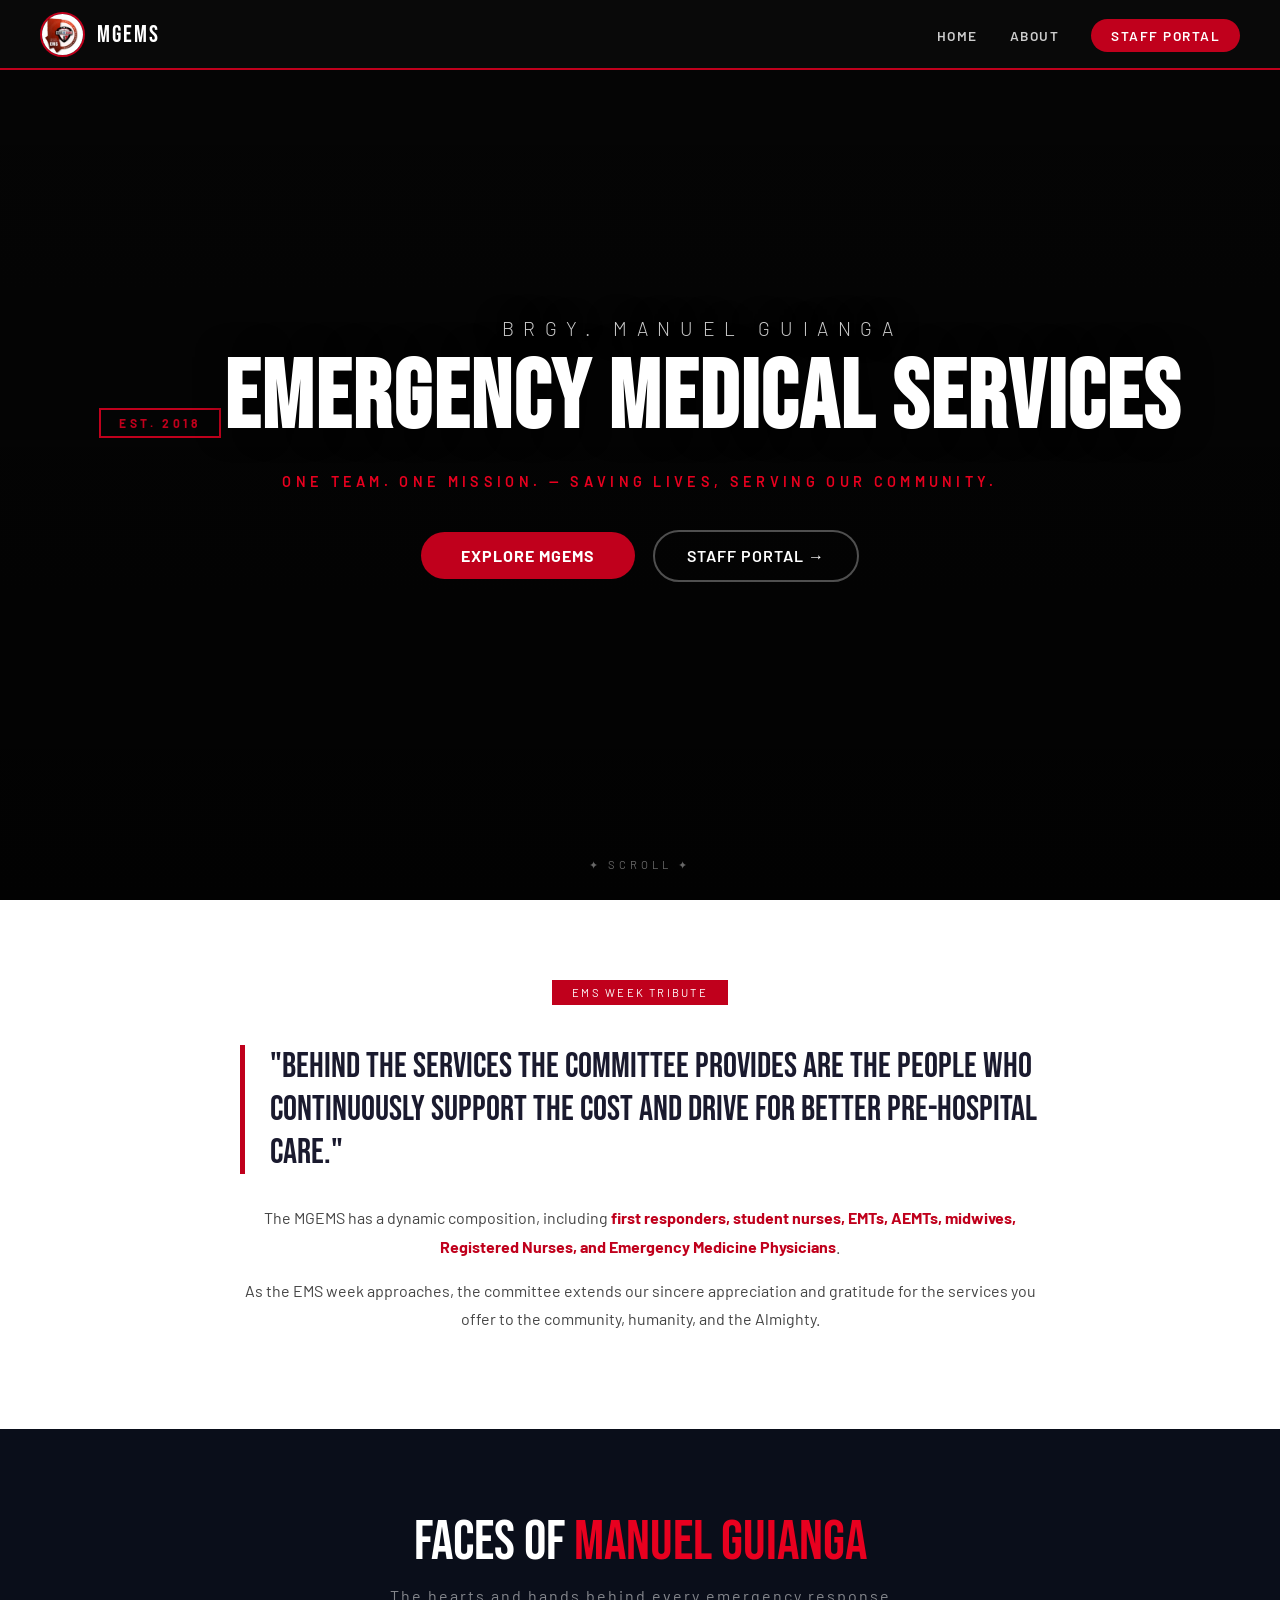
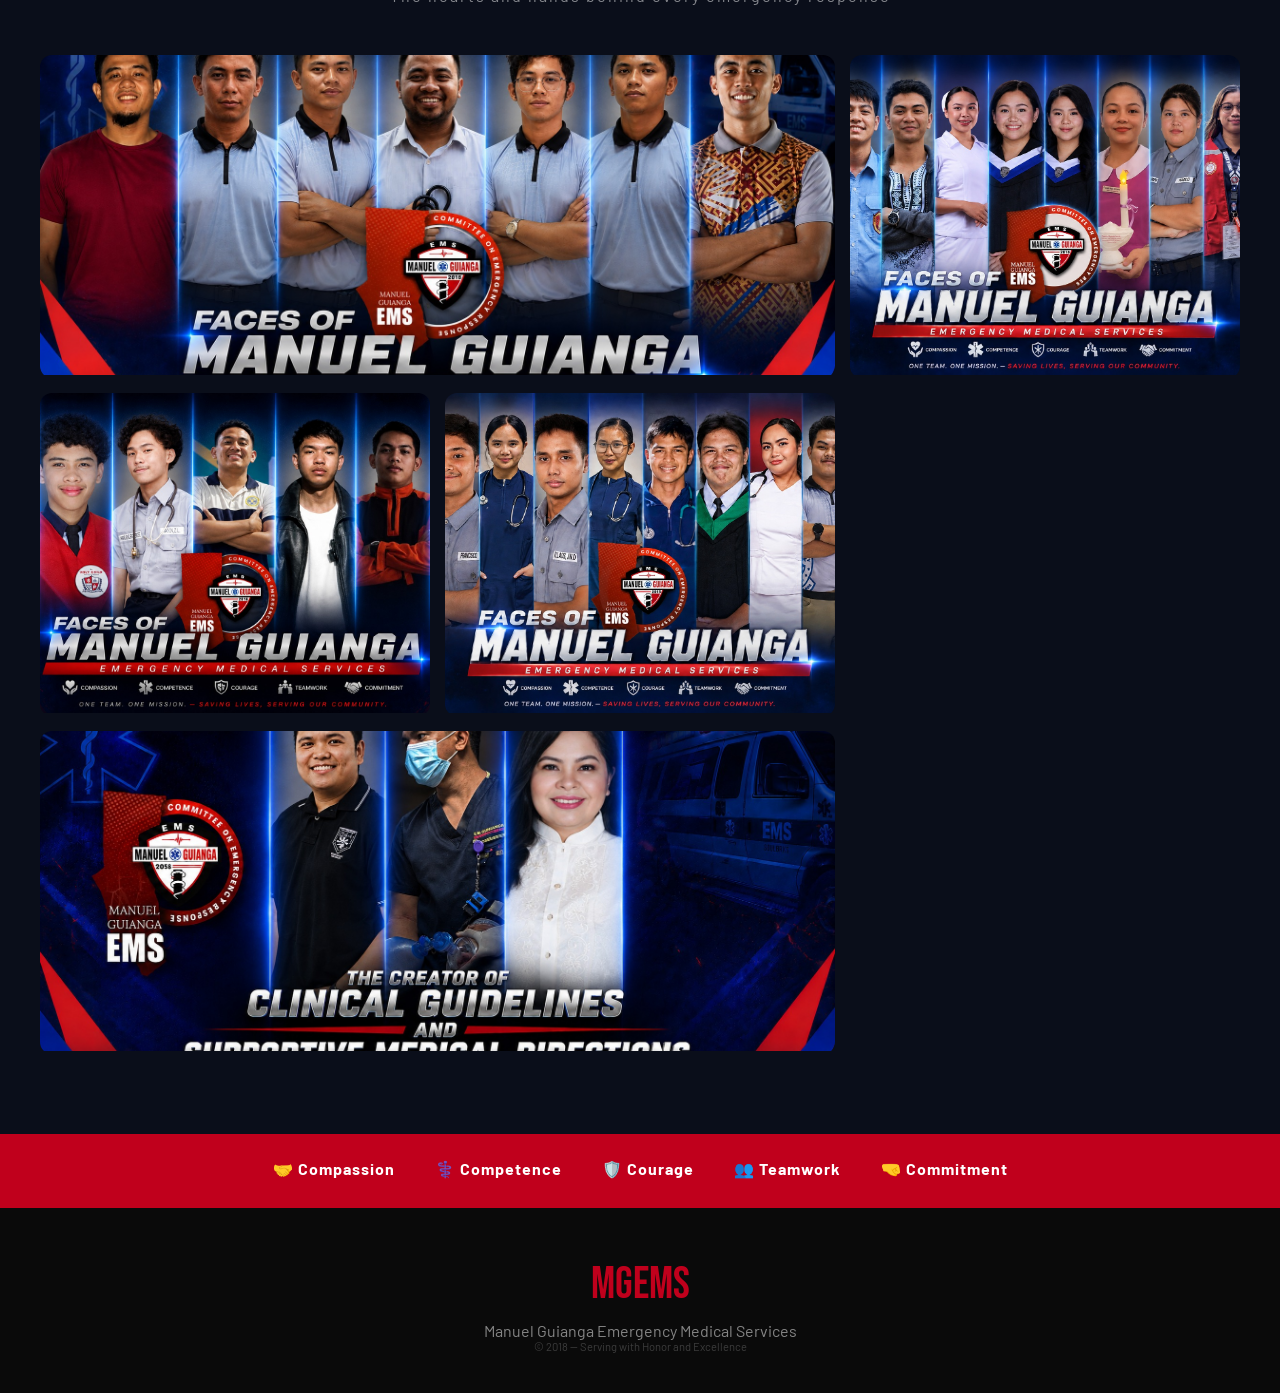
==== index.html @ ffa44c98 "ECG heartbeat line positioned behind the EMERGENCY MEDICAL SERVICES text" ====
<!DOCTYPE html>
<html lang="en">
<head>
  <meta charset="UTF-8" />
  <meta name="viewport" content="width=device-width, initial-scale=1.0"/>
  <title>Brgy. Manuel Guianga Emergency Services</title>
  <link href="https://fonts.googleapis.com/css2?family=Bebas+Neue&family=Barlow:wght@300;400;500;600;700;800&display=swap" rel="stylesheet"/>
  <style>
    * {
      margin: 0;
      padding: 0;
      box-sizing: border-box;
    }

    body {
      font-family: 'Barlow', sans-serif;
      background: #0a0a0a;
      color: white;
      overflow-x: hidden;
    }

    /* NAVBAR */
    .navbar {
      position: fixed;
      top: 0;
      left: 0;
      right: 0;
      z-index: 1000;
      display: flex;
      align-items: center;
      justify-content: space-between;
      padding: 0 40px;
      height: 70px;
      background: rgba(10, 10, 10, 0.95);
      backdrop-filter: blur(12px);
      border-bottom: 2px solid #c0001c;
    }

    .nav-logo {
      display: flex;
      align-items: center;
      gap: 12px;
    }

    .nav-logo-img {
      width: 45px;
      height: 45px;
      border-radius: 50%;
      object-fit: cover;
      border: 2px solid #c0001c;
    }

    .nav-brand {
      font-family: 'Bebas Neue', sans-serif;
      font-size: 1.5rem;
      color: white;
      letter-spacing: 2px;
    }

    .nav-links {
      display: flex;
      gap: 32px;
      list-style: none;
    }

    .nav-links a {
      font-weight: 600;
      font-size: 0.85rem;
      letter-spacing: 1.5px;
      text-transform: uppercase;
      color: rgba(255, 255, 255, 0.8);
      text-decoration: none;
      transition: color 0.2s;
    }

    .nav-links a:hover {
      color: #c0001c;
    }

    .nav-login-btn {
      background: #c0001c;
      color: white !important;
      padding: 8px 20px;
      border-radius: 30px;
    }

    .hamburger {
      display: none;
      flex-direction: column;
      gap: 5px;
      cursor: pointer;
    }

    .hamburger span {
      width: 24px;
      height: 2px;
      background: white;
    }

    /* HERO */
    .hero {
      position: relative;
      height: 100vh;
      min-height: 600px;
      display: flex;
      align-items: center;
      justify-content: center;
      overflow: hidden;
    }

    .hero-video {
      position: absolute;
      width: 100%;
      height: 100%;
      object-fit: cover;
      z-index: 0;
    }

    .hero-overlay {
      position: absolute;
      inset: 0;
      background: linear-gradient(to bottom, rgba(0,0,0,0.5), rgba(0,0,0,0.8));
      z-index: 1;
    }

    .hero-content {
      position: relative;
      z-index: 2;
      text-align: center;
      padding: 0 20px;
      width: 100%;
    }

    .hero-badge {
      display: inline-block;
      border: 2px solid #c0001c;
      color: #c0001c;
      font-weight: 700;
      font-size: 0.75rem;
      letter-spacing: 0.3em;
      padding: 6px 18px;
      margin-bottom: 20px;
    }

    /* TITLE CONTAINER WITH ECG BEHIND */
    .title-container {
      position: relative;
      display: inline-block;
      width: auto;
      margin: 0 auto;
    }

    /* ECG BACKGROUND - Behind the title */
    .ecg-background {
      position: absolute;
      top: 50%;
      left: 50%;
      transform: translate(-50%, -50%);
      width: 110%;
      height: 120px;
      z-index: 0;
      pointer-events: none;
    }

    .ecg-svg {
      width: 100%;
      height: 100%;
    }

    .ecg-path {
      fill: none;
      stroke: rgba(192, 0, 28, 0.5);
      stroke-width: 3;
      stroke-linecap: round;
      stroke-linejoin: round;
      stroke-dasharray: 3000;
      stroke-dashoffset: 3000;
      animation: drawECG 3s linear infinite;
    }

    .ecg-path-glow {
      fill: none;
      stroke: rgba(192, 0, 28, 0.2);
      stroke-width: 10;
      stroke-linecap: round;
      stroke-linejoin: round;
      stroke-dasharray: 3000;
      stroke-dashoffset: 3000;
      animation: drawECG 3s linear infinite;
      filter: blur(6px);
    }

    @keyframes drawECG {
      0% {
        stroke-dashoffset: 3000;
        opacity: 0;
      }
      10% {
        opacity: 1;
      }
      60% {
        stroke-dashoffset: 0;
        opacity: 1;
      }
      100% {
        stroke-dashoffset: 0;
        opacity: 0;
      }
    }

    /* Pulsing dot */
    .ecg-dot {
      position: absolute;
      top: 50%;
      transform: translateY(-50%);
      width: 10px;
      height: 10px;
      background: #c0001c;
      border-radius: 50%;
      box-shadow: 0 0 15px 5px rgba(192, 0, 28, 0.8);
      animation: pulseDot 3s linear infinite;
      opacity: 0;
    }

    @keyframes pulseDot {
      0% {
        left: -10px;
        opacity: 0;
      }
      10% {
        opacity: 0;
      }
      50% {
        opacity: 1;
      }
      60% {
        left: 100%;
        opacity: 1;
      }
      100% {
        left: 100%;
        opacity: 0;
      }
    }

    .hero-title {
      font-family: 'Bebas Neue', sans-serif;
      font-size: clamp(3rem, 8vw, 6rem);
      line-height: 1.1;
      color: white;
      text-shadow: 0 0 30px rgba(0,0,0,0.5);
      position: relative;
      z-index: 2;
      letter-spacing: 2px;
    }

    .hero-title .thin {
      font-family: 'Barlow', sans-serif;
      font-weight: 300;
      font-size: clamp(0.8rem, 3vw, 1.2rem);
      display: block;
      letter-spacing: 0.5em;
      color: rgba(255,255,255,0.8);
      margin-bottom: 8px;
    }

    .hero-sub {
      font-size: clamp(0.7rem, 2vw, 0.9rem);
      letter-spacing: 0.3em;
      font-weight: 600;
      color: #e8001f;
      margin-top: 15px;
      position: relative;
      z-index: 2;
    }

    .hero-buttons {
      margin-top: 40px;
      position: relative;
      z-index: 2;
    }

    .hero-cta {
      display: inline-block;
      padding: 14px 40px;
      background: #c0001c;
      color: white;
      text-decoration: none;
      border-radius: 40px;
      font-weight: 700;
      text-transform: uppercase;
      letter-spacing: 1px;
      transition: 0.2s;
    }

    .hero-cta:hover {
      background: #8a0013;
      transform: translateY(-2px);
    }

    .hero-login {
      display: inline-block;
      margin-left: 15px;
      padding: 14px 32px;
      border: 2px solid rgba(255,255,255,0.3);
      color: white;
      text-decoration: none;
      border-radius: 40px;
      font-weight: 600;
      text-transform: uppercase;
      letter-spacing: 1px;
      transition: 0.2s;
    }

    .hero-login:hover {
      border-color: #c0001c;
      background: rgba(192,0,28,0.2);
    }

    .scroll-hint {
      position: absolute;
      bottom: 28px;
      left: 50%;
      transform: translateX(-50%);
      font-size: 0.7rem;
      letter-spacing: 0.35em;
      color: rgba(255,255,255,0.4);
      animation: bounce 2s infinite;
      z-index: 2;
    }

    @keyframes bounce {
      0%,100% { transform: translateX(-50%) translateY(0); }
      50% { transform: translateX(-50%) translateY(8px); }
    }

    /* ABOUT */
    .about {
      background: white;
      padding: 80px 24px;
    }

    .about-inner {
      max-width: 800px;
      margin: 0 auto;
      text-align: center;
    }

    .about-label {
      background: #c0001c;
      color: white;
      display: inline-block;
      padding: 6px 20px;
      font-size: 0.7rem;
      letter-spacing: 0.2em;
      margin-bottom: 40px;
    }

    .about-quote {
      font-family: 'Bebas Neue', sans-serif;
      font-size: clamp(1.5rem, 4vw, 2.2rem);
      border-left: 5px solid #c0001c;
      padding-left: 25px;
      text-align: left;
      color: #1a1a2e;
      margin-bottom: 30px;
    }

    .about-body {
      color: #444;
      line-height: 1.8;
      margin-bottom: 15px;
    }

    .about-body strong {
      color: #c0001c;
    }

    /* GALLERY */
    .gallery {
      background: #0a0e1a;
      padding: 80px 24px;
    }

    .gallery-header {
      text-align: center;
      margin-bottom: 50px;
    }

    .gallery-title {
      font-family: 'Bebas Neue', sans-serif;
      font-size: clamp(2rem, 5vw, 3.5rem);
      color: white;
    }

    .gallery-title span {
      color: #e8001f;
    }

    .gallery-sub {
      color: rgba(255,255,255,0.5);
      letter-spacing: 2px;
      margin-top: 10px;
    }

    .gallery-grid {
      display: grid;
      grid-template-columns: repeat(3, 1fr);
      gap: 15px;
      max-width: 1200px;
      margin: 0 auto;
    }

    .gallery-card {
      position: relative;
      overflow: hidden;
      border-radius: 12px;
      cursor: pointer;
    }

    .gallery-card.wide {
      grid-column: span 2;
    }

    .gallery-card img {
      width: 100%;
      height: 320px;
      object-fit: cover;
      transition: transform 0.4s;
    }

    .gallery-card:hover img {
      transform: scale(1.05);
    }

    .card-overlay {
      position: absolute;
      bottom: 0;
      left: 0;
      right: 0;
      background: linear-gradient(to top, rgba(192,0,28,0.9), transparent);
      padding: 30px 20px 15px;
      text-align: center;
      transform: translateY(100%);
      transition: transform 0.3s;
    }

    .gallery-card:hover .card-overlay {
      transform: translateY(0);
    }

    .card-overlay span {
      color: white;
      font-weight: 700;
    }

    /* VALUES */
    .values {
      background: #c0001c;
      padding: 25px 24px;
    }

    .values-inner {
      max-width: 1000px;
      margin: 0 auto;
      display: flex;
      justify-content: center;
      gap: 40px;
      flex-wrap: wrap;
    }

    .value-item {
      color: white;
      font-weight: 700;
      letter-spacing: 1px;
    }

    /* FOOTER */
    .footer {
      background: #0a0a0a;
      text-align: center;
      padding: 50px 24px 40px;
      border-top: 4px solid #c0001c;
    }

    .footer-logo {
      font-family: 'Bebas Neue', sans-serif;
      font-size: 2.8rem;
      color: #c0001c;
      margin-bottom: 10px;
    }

    .footer p {
      color: rgba(255,255,255,0.5);
    }

    @media (max-width: 768px) {
      .navbar { padding: 0 20px; }
      .nav-links { display: none; }
      .hamburger { display: flex; }
      .gallery-grid { grid-template-columns: 1fr; }
      .gallery-card.wide { grid-column: span 1; }
      .gallery-card img { height: 260px; }
      .ecg-background { height: 80px; }
    }
  </style>
</head>
<body>

  <!-- NAVBAR -->
  <nav class="navbar">
    <div class="nav-logo">
      <img src="assets/logo.jpg" alt="MGEMS Logo" class="nav-logo-img" onerror="this.src='https://via.placeholder.com/40'"/>
      <span class="nav-brand">MGEMS</span>
    </div>
    <ul class="nav-links">
      <li><a href="index.html">Home</a></li>
      <li><a href="#about">About</a></li>
      <li><a href="login.html" class="nav-login-btn">Staff Portal</a></li>
    </ul>
    <div class="hamburger" onclick="toggleMenu()">
      <span></span><span></span><span></span>
    </div>
  </nav>

  <!-- HERO SECTION -->
  <section class="hero">
    <video class="hero-video" autoplay loop muted playsinline>
      <source src="assets/video.mp4" type="video/mp4" />
    </video>
    <div class="hero-overlay"></div>
    
    <div class="hero-content">
      <div class="hero-badge">EST. 2018</div>
      
      <!-- Title with ECG heartbeat line BEHIND it -->
      <div class="title-container">
        <!-- ECG line behind the text -->
        <div class="ecg-background">
          <svg class="ecg-svg" viewBox="0 0 1200 120" preserveAspectRatio="none">
            <polyline class="ecg-path-glow" points="0,60 80,60 100,30 120,90 140,30 160,60 280,60 300,20 320,100 340,40 360,80 480,60 500,60 520,30 540,90 560,30 580,60 680,60 700,20 720,100 740,40 760,80 880,60 900,30 920,90 940,30 960,60 1080,60 1100,85 1120,30 1140,90 1160,60 1200,60" />
            <polyline class="ecg-path" points="0,60 80,60 100,30 120,90 140,30 160,60 280,60 300,20 320,100 340,40 360,80 480,60 500,60 520,30 540,90 560,30 580,60 680,60 700,20 720,100 740,40 760,80 880,60 900,30 920,90 940,30 960,60 1080,60 1100,85 1120,30 1140,90 1160,60 1200,60" />
          </svg>
          <div class="ecg-dot"></div>
        </div>
        
        <h1 class="hero-title">
          <span class="thin">BRGY. MANUEL GUIANGA</span>
          EMERGENCY MEDICAL SERVICES
        </h1>
      </div>
      
      <div class="hero-sub">ONE TEAM. ONE MISSION. — SAVING LIVES, SERVING OUR COMMUNITY.</div>
      <div class="hero-buttons">
        <a href="#about" class="hero-cta">EXPLORE MGEMS</a>
        <a href="login.html" class="hero-login">STAFF PORTAL →</a>
      </div>
    </div>
    <div class="scroll-hint">✦ SCROLL ✦</div>
  </section>

  <!-- ABOUT -->
  <section id="about" class="about">
    <div class="about-inner">
      <div class="about-label">EMS WEEK TRIBUTE</div>
      <div class="about-quote">"Behind the services the committee provides are the people who continuously support the cost and drive for better pre-hospital care."</div>
      <div class="about-body">The MGEMS has a dynamic composition, including <strong>first responders, student nurses, EMTs, AEMTs, midwives, Registered Nurses, and Emergency Medicine Physicians</strong>.</div>
      <div class="about-body">As the EMS week approaches, the committee extends our sincere appreciation and gratitude for the services you offer to the community, humanity, and the Almighty.</div>
    </div>
  </section>

  <!-- GALLERY -->
  <section class="gallery">
    <div class="gallery-header">
      <div class="gallery-title">FACES OF <span>MANUEL GUIANGA</span></div>
      <div class="gallery-sub">The hearts and hands behind every emergency response</div>
    </div>
    <div class="gallery-grid">
      <div class="gallery-card wide"><img src="assets/photo1.jpg" alt="First Responders"><div class="card-overlay"><span>First Responders</span></div></div>
      <div class="gallery-card"><img src="assets/photo2.jpg" alt="EMTs & Nurses"><div class="card-overlay"><span>EMTs & Nurses</span></div></div>
      <div class="gallery-card"><img src="assets/photo3.jpg" alt="Emergency Physicians"><div class="card-overlay"><span>Emergency Physicians</span></div></div>
      <div class="gallery-card"><img src="assets/photo4.jpg" alt="Support Team"><div class="card-overlay"><span>Support Team</span></div></div>
      <div class="gallery-card wide"><img src="assets/photo5.jpg" alt="Leadership Committee"><div class="card-overlay"><span>Leadership Committee</span></div></div>
    </div>
  </section>

  <!-- VALUES -->
  <div class="values">
    <div class="values-inner">
      <span class="value-item">🤝 Compassion</span>
      <span class="value-item">⚕️ Competence</span>
      <span class="value-item">🛡️ Courage</span>
      <span class="value-item">👥 Teamwork</span>
      <span class="value-item">🤜 Commitment</span>
    </div>
  </div>

  <!-- FOOTER -->
  <footer class="footer">
    <div class="footer-logo">MGEMS</div>
    <p>Manuel Guianga Emergency Medical Services</p>
    <p style="font-size: 0.7rem; opacity: 0.4;">© 2018 — Serving with Honor and Excellence</p>
  </footer>

  <script>
    function toggleMenu() {
      document.querySelector('.nav-links').classList.toggle('open');
    }

    document.querySelectorAll('a[href^="#"]').forEach(anchor => {
      anchor.addEventListener('click', function(e) {
        e.preventDefault();
        const target = document.querySelector(this.getAttribute('href'));
        if (target) target.scrollIntoView({ behavior: 'smooth' });
      });
    });
  </script>
</body>
</html>
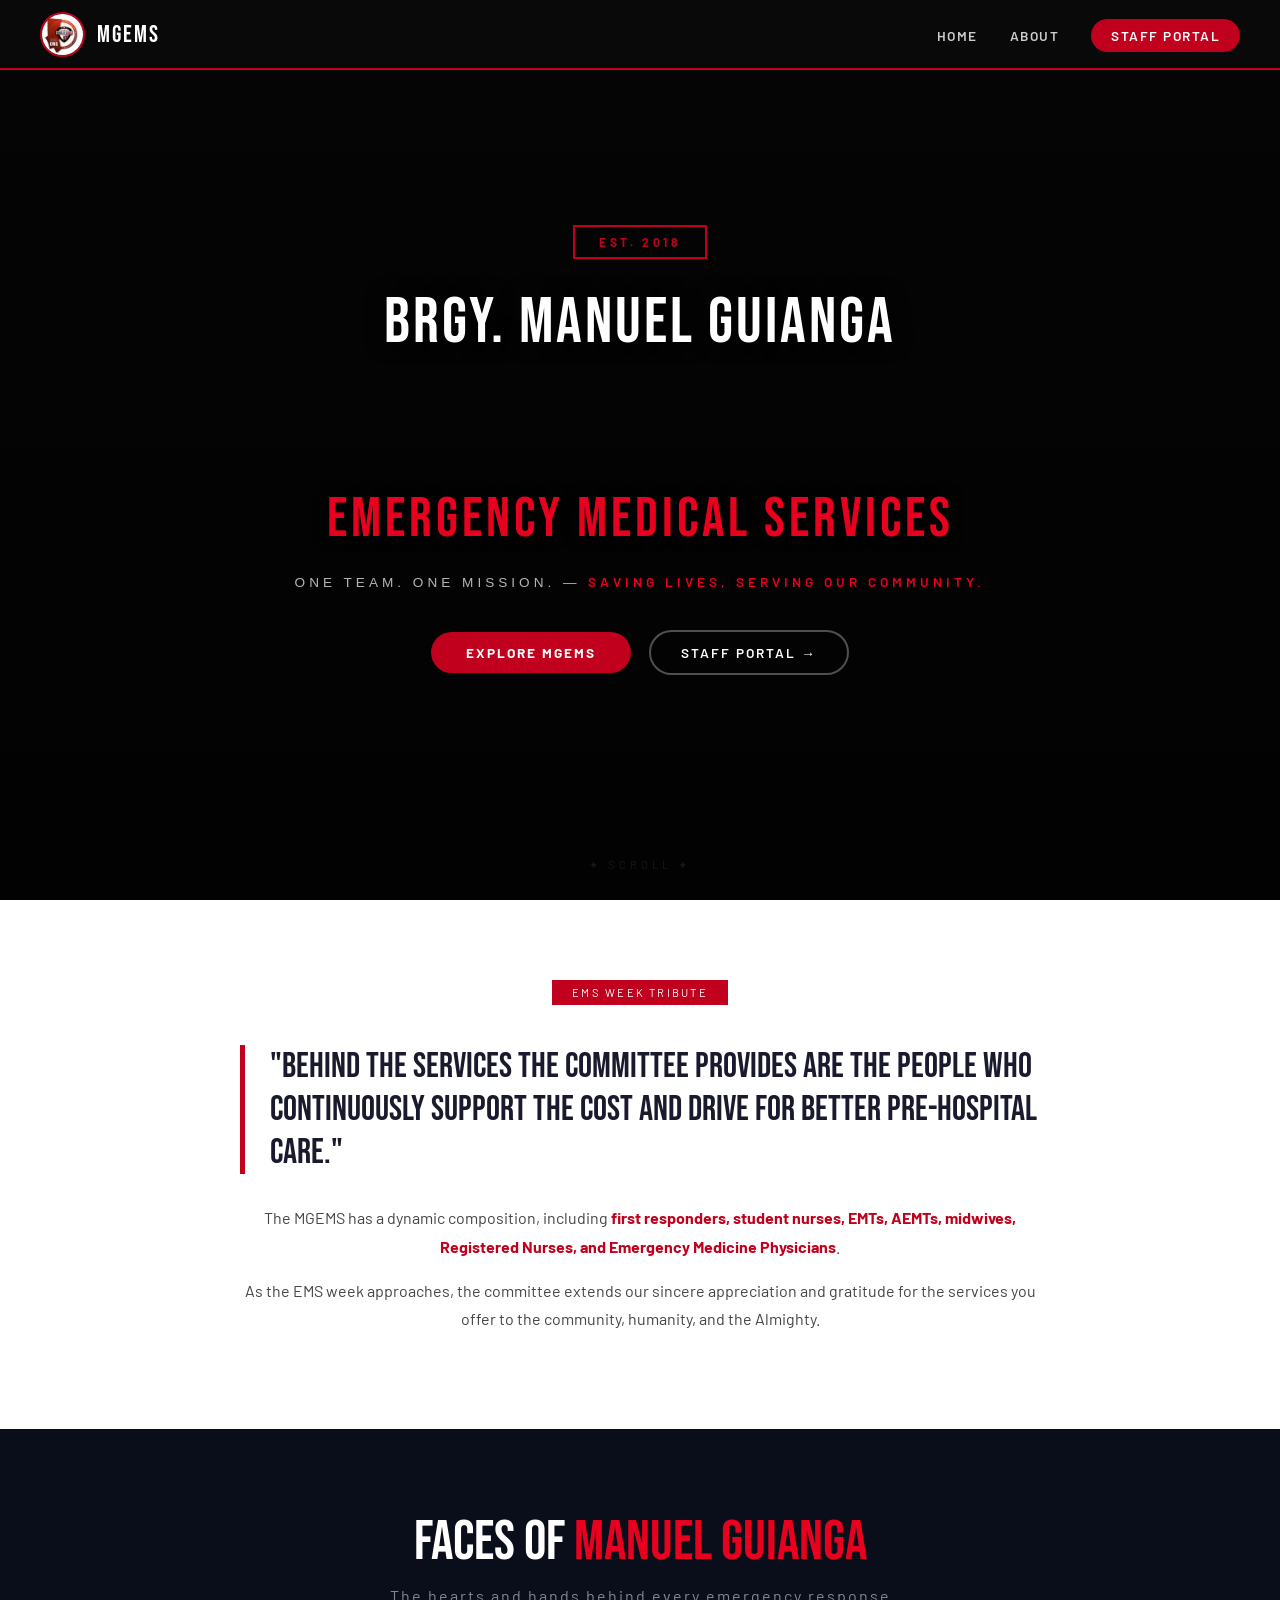
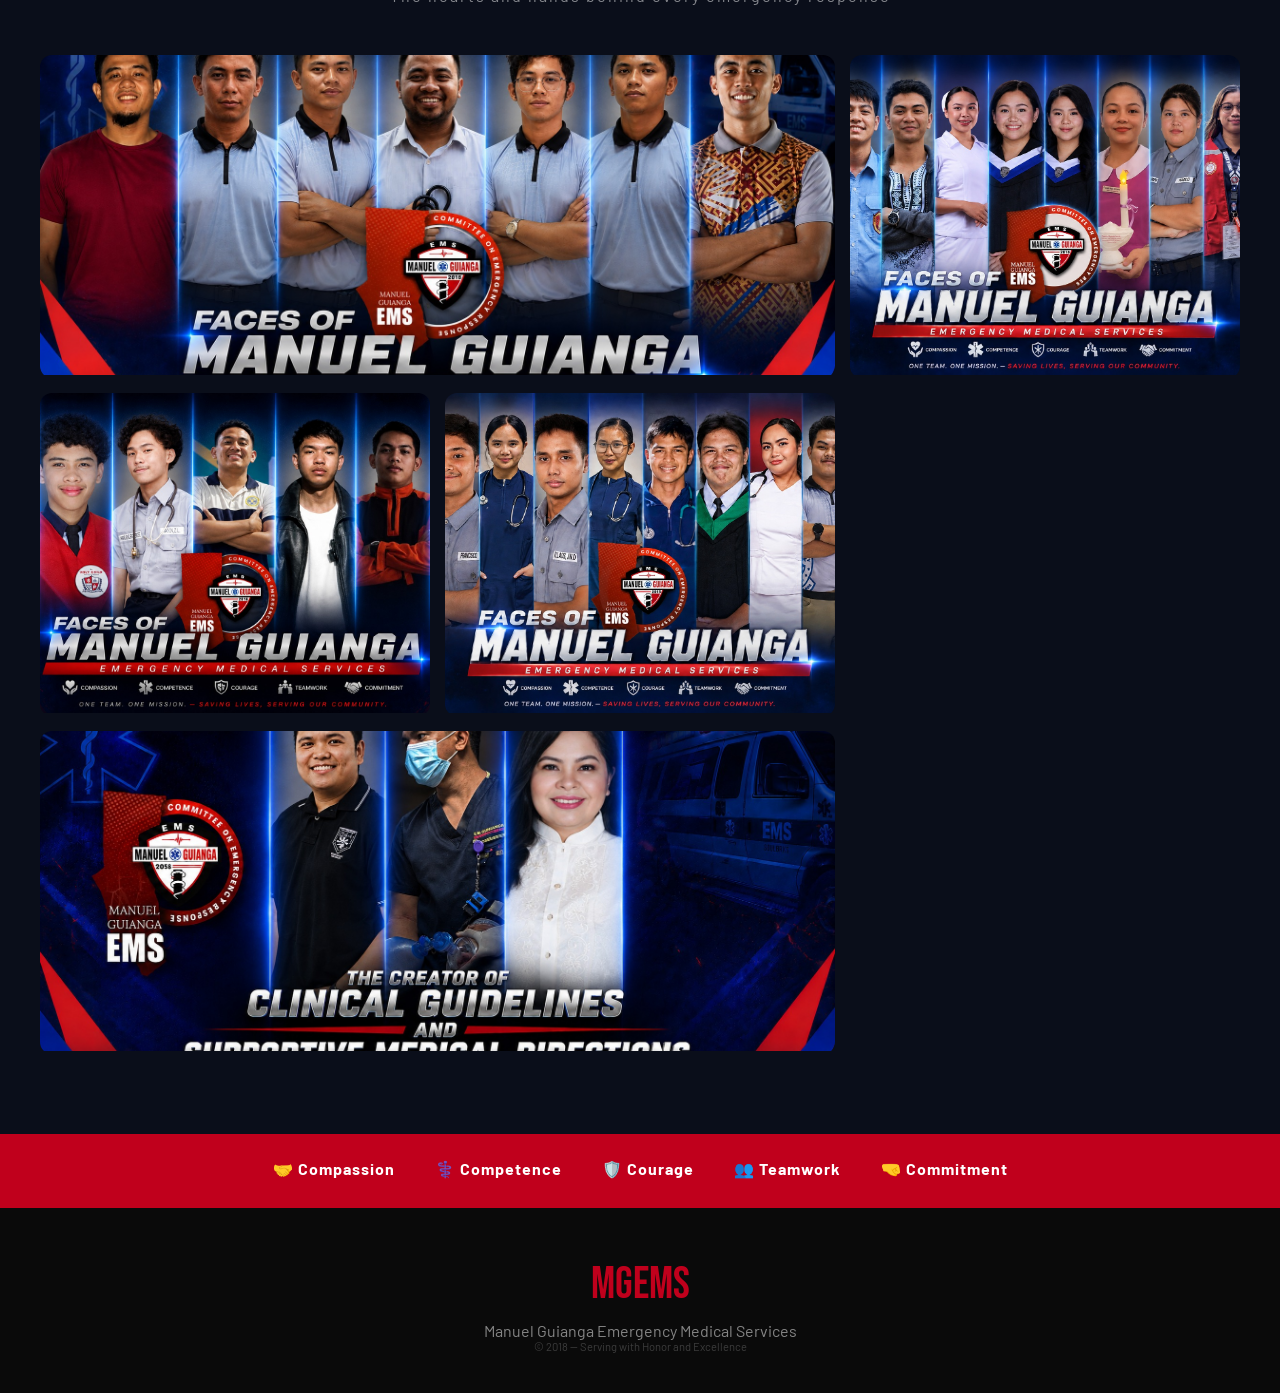
==== commit 891d2c28: "Clean layout - proper alignment with ECG behind EMS title" ====
--- a/index.html
+++ b/index.html
@@ -131,6 +131,7 @@
       width: 100%;
     }
 
+    /* EST. 2018 BADGE */
     .hero-badge {
       display: inline-block;
       border: 2px solid #c0001c;
@@ -138,69 +139,72 @@
       font-weight: 700;
       font-size: 0.75rem;
       letter-spacing: 0.3em;
-      padding: 6px 18px;
-      margin-bottom: 20px;
-    }
-
-    /* TITLE CONTAINER WITH ECG BEHIND */
-    .title-container {
+      padding: 8px 24px;
+      margin-bottom: 25px;
+      text-transform: uppercase;
+    }
+
+    /* MAIN TITLE */
+    .main-title {
+      font-family: 'Bebas Neue', sans-serif;
+      font-size: clamp(2.5rem, 6vw, 4rem);
+      letter-spacing: 3px;
+      color: white;
+      text-shadow: 0 0 20px rgba(0,0,0,0.5);
+      margin-bottom: 10px;
+    }
+
+    /* ECG CONTAINER - Behind the title */
+    .ecg-container {
       position: relative;
-      display: inline-block;
-      width: auto;
+      max-width: 800px;
       margin: 0 auto;
-    }
-
-    /* ECG BACKGROUND - Behind the title */
-    .ecg-background {
+      height: 100px;
+    }
+
+    .ecg-svg {
       position: absolute;
       top: 50%;
-      left: 50%;
-      transform: translate(-50%, -50%);
-      width: 110%;
-      height: 120px;
-      z-index: 0;
-      pointer-events: none;
-    }
-
-    .ecg-svg {
+      left: 0;
+      transform: translateY(-50%);
       width: 100%;
-      height: 100%;
-    }
-
-    .ecg-path {
+      height: 80px;
+    }
+
+    .ecg-line {
       fill: none;
-      stroke: rgba(192, 0, 28, 0.5);
-      stroke-width: 3;
+      stroke: #c0001c;
+      stroke-width: 2.5;
       stroke-linecap: round;
       stroke-linejoin: round;
-      stroke-dasharray: 3000;
-      stroke-dashoffset: 3000;
-      animation: drawECG 3s linear infinite;
-    }
-
-    .ecg-path-glow {
+      stroke-dasharray: 2500;
+      stroke-dashoffset: 2500;
+      animation: drawLine 3.5s linear infinite;
+    }
+
+    .ecg-line-glow {
       fill: none;
-      stroke: rgba(192, 0, 28, 0.2);
-      stroke-width: 10;
+      stroke: rgba(192, 0, 28, 0.3);
+      stroke-width: 8;
       stroke-linecap: round;
       stroke-linejoin: round;
-      stroke-dasharray: 3000;
-      stroke-dashoffset: 3000;
-      animation: drawECG 3s linear infinite;
-      filter: blur(6px);
-    }
-
-    @keyframes drawECG {
+      stroke-dasharray: 2500;
+      stroke-dashoffset: 2500;
+      animation: drawLine 3.5s linear infinite;
+      filter: blur(4px);
+    }
+
+    @keyframes drawLine {
       0% {
-        stroke-dashoffset: 3000;
+        stroke-dashoffset: 2500;
         opacity: 0;
       }
-      10% {
-        opacity: 1;
+      15% {
+        opacity: 0.8;
       }
       60% {
         stroke-dashoffset: 0;
-        opacity: 1;
+        opacity: 0.9;
       }
       100% {
         stroke-dashoffset: 0;
@@ -208,88 +212,49 @@
       }
     }
 
-    /* Pulsing dot */
-    .ecg-dot {
-      position: absolute;
-      top: 50%;
-      transform: translateY(-50%);
-      width: 10px;
-      height: 10px;
-      background: #c0001c;
-      border-radius: 50%;
-      box-shadow: 0 0 15px 5px rgba(192, 0, 28, 0.8);
-      animation: pulseDot 3s linear infinite;
-      opacity: 0;
-    }
-
-    @keyframes pulseDot {
-      0% {
-        left: -10px;
-        opacity: 0;
-      }
-      10% {
-        opacity: 0;
-      }
-      50% {
-        opacity: 1;
-      }
-      60% {
-        left: 100%;
-        opacity: 1;
-      }
-      100% {
-        left: 100%;
-        opacity: 0;
-      }
-    }
-
-    .hero-title {
+    /* EMERGENCY MEDICAL SERVICES - Main text with ECG behind */
+    .ems-title {
       font-family: 'Bebas Neue', sans-serif;
-      font-size: clamp(3rem, 8vw, 6rem);
-      line-height: 1.1;
-      color: white;
-      text-shadow: 0 0 30px rgba(0,0,0,0.5);
+      font-size: clamp(2rem, 5vw, 3.5rem);
+      letter-spacing: 4px;
+      color: #e8001f;
+      text-shadow: 0 0 15px rgba(0,0,0,0.5);
+      margin: 15px 0 20px;
       position: relative;
-      z-index: 2;
-      letter-spacing: 2px;
-    }
-
-    .hero-title .thin {
-      font-family: 'Barlow', sans-serif;
-      font-weight: 300;
-      font-size: clamp(0.8rem, 3vw, 1.2rem);
-      display: block;
-      letter-spacing: 0.5em;
-      color: rgba(255,255,255,0.8);
-      margin-bottom: 8px;
-    }
-
-    .hero-sub {
-      font-size: clamp(0.7rem, 2vw, 0.9rem);
-      letter-spacing: 0.3em;
+      display: inline-block;
+      padding: 0 20px;
+    }
+
+    /* Tagline */
+    .tagline {
+      font-size: clamp(0.7rem, 1.8vw, 0.85rem);
+      letter-spacing: 4px;
+      font-weight: 500;
+      color: rgba(255,255,255,0.7);
+      margin-bottom: 15px;
+    }
+
+    .tagline-red {
+      color: #e8001f;
       font-weight: 600;
-      color: #e8001f;
-      margin-top: 15px;
-      position: relative;
-      z-index: 2;
-    }
-
+    }
+
+    /* Buttons */
     .hero-buttons {
       margin-top: 40px;
-      position: relative;
-      z-index: 2;
     }
 
     .hero-cta {
       display: inline-block;
-      padding: 14px 40px;
+      padding: 12px 35px;
       background: #c0001c;
       color: white;
       text-decoration: none;
       border-radius: 40px;
       font-weight: 700;
+      font-size: 0.85rem;
+      letter-spacing: 2px;
       text-transform: uppercase;
-      letter-spacing: 1px;
       transition: 0.2s;
     }
 
@@ -301,20 +266,21 @@
     .hero-login {
       display: inline-block;
       margin-left: 15px;
-      padding: 14px 32px;
+      padding: 12px 30px;
       border: 2px solid rgba(255,255,255,0.3);
       color: white;
       text-decoration: none;
       border-radius: 40px;
       font-weight: 600;
+      font-size: 0.85rem;
+      letter-spacing: 2px;
       text-transform: uppercase;
-      letter-spacing: 1px;
       transition: 0.2s;
     }
 
     .hero-login:hover {
       border-color: #c0001c;
-      background: rgba(192,0,28,0.2);
+      background: rgba(192,0,28,0.15);
     }
 
     .scroll-hint {
@@ -326,7 +292,6 @@
       letter-spacing: 0.35em;
       color: rgba(255,255,255,0.4);
       animation: bounce 2s infinite;
-      z-index: 2;
     }
 
     @keyframes bounce {
@@ -501,7 +466,10 @@
       .gallery-grid { grid-template-columns: 1fr; }
       .gallery-card.wide { grid-column: span 1; }
       .gallery-card img { height: 260px; }
-      .ecg-background { height: 80px; }
+      .ecg-container { height: 70px; }
+      .ecg-svg { height: 60px; }
+      .hero-buttons { display: flex; flex-direction: column; gap: 15px; align-items: center; }
+      .hero-login { margin-left: 0; }
     }
   </style>
 </head>
@@ -531,26 +499,27 @@
     <div class="hero-overlay"></div>
     
     <div class="hero-content">
+      <!-- EST. 2018 -->
       <div class="hero-badge">EST. 2018</div>
       
-      <!-- Title with ECG heartbeat line BEHIND it -->
-      <div class="title-container">
-        <!-- ECG line behind the text -->
-        <div class="ecg-background">
-          <svg class="ecg-svg" viewBox="0 0 1200 120" preserveAspectRatio="none">
-            <polyline class="ecg-path-glow" points="0,60 80,60 100,30 120,90 140,30 160,60 280,60 300,20 320,100 340,40 360,80 480,60 500,60 520,30 540,90 560,30 580,60 680,60 700,20 720,100 740,40 760,80 880,60 900,30 920,90 940,30 960,60 1080,60 1100,85 1120,30 1140,90 1160,60 1200,60" />
-            <polyline class="ecg-path" points="0,60 80,60 100,30 120,90 140,30 160,60 280,60 300,20 320,100 340,40 360,80 480,60 500,60 520,30 540,90 560,30 580,60 680,60 700,20 720,100 740,40 760,80 880,60 900,30 920,90 940,30 960,60 1080,60 1100,85 1120,30 1140,90 1160,60 1200,60" />
-          </svg>
-          <div class="ecg-dot"></div>
-        </div>
-        
-        <h1 class="hero-title">
-          <span class="thin">BRGY. MANUEL GUIANGA</span>
-          EMERGENCY MEDICAL SERVICES
-        </h1>
+      <!-- BRGY. MANUEL GUIANGA -->
+      <div class="main-title">BRGY. MANUEL GUIANGA</div>
+      
+      <!-- ECG Heartbeat Line Container -->
+      <div class="ecg-container">
+        <svg class="ecg-svg" viewBox="0 0 1000 80" preserveAspectRatio="none">
+          <polyline class="ecg-line-glow" points="0,40 70,40 90,15 110,65 130,15 150,40 250,40 280,10 310,70 330,30 350,50 450,40 470,40 490,15 510,65 530,15 550,40 650,40 680,10 710,70 730,30 750,50 850,40 870,15 890,65 910,15 930,40 1000,40" />
+          <polyline class="ecg-line" points="0,40 70,40 90,15 110,65 130,15 150,40 250,40 280,10 310,70 330,30 350,50 450,40 470,40 490,15 510,65 530,15 550,40 650,40 680,10 710,70 730,30 750,50 850,40 870,15 890,65 910,15 930,40 1000,40" />
+        </svg>
       </div>
       
-      <div class="hero-sub">ONE TEAM. ONE MISSION. — SAVING LIVES, SERVING OUR COMMUNITY.</div>
+      <!-- EMERGENCY MEDICAL SERVICES -->
+      <div class="ems-title">EMERGENCY MEDICAL SERVICES</div>
+      
+      <!-- Tagline -->
+      <div class="tagline">ONE TEAM. ONE MISSION. — <span class="tagline-red">SAVING LIVES, SERVING OUR COMMUNITY.</span></div>
+      
+      <!-- Buttons -->
       <div class="hero-buttons">
         <a href="#about" class="hero-cta">EXPLORE MGEMS</a>
         <a href="login.html" class="hero-login">STAFF PORTAL →</a>
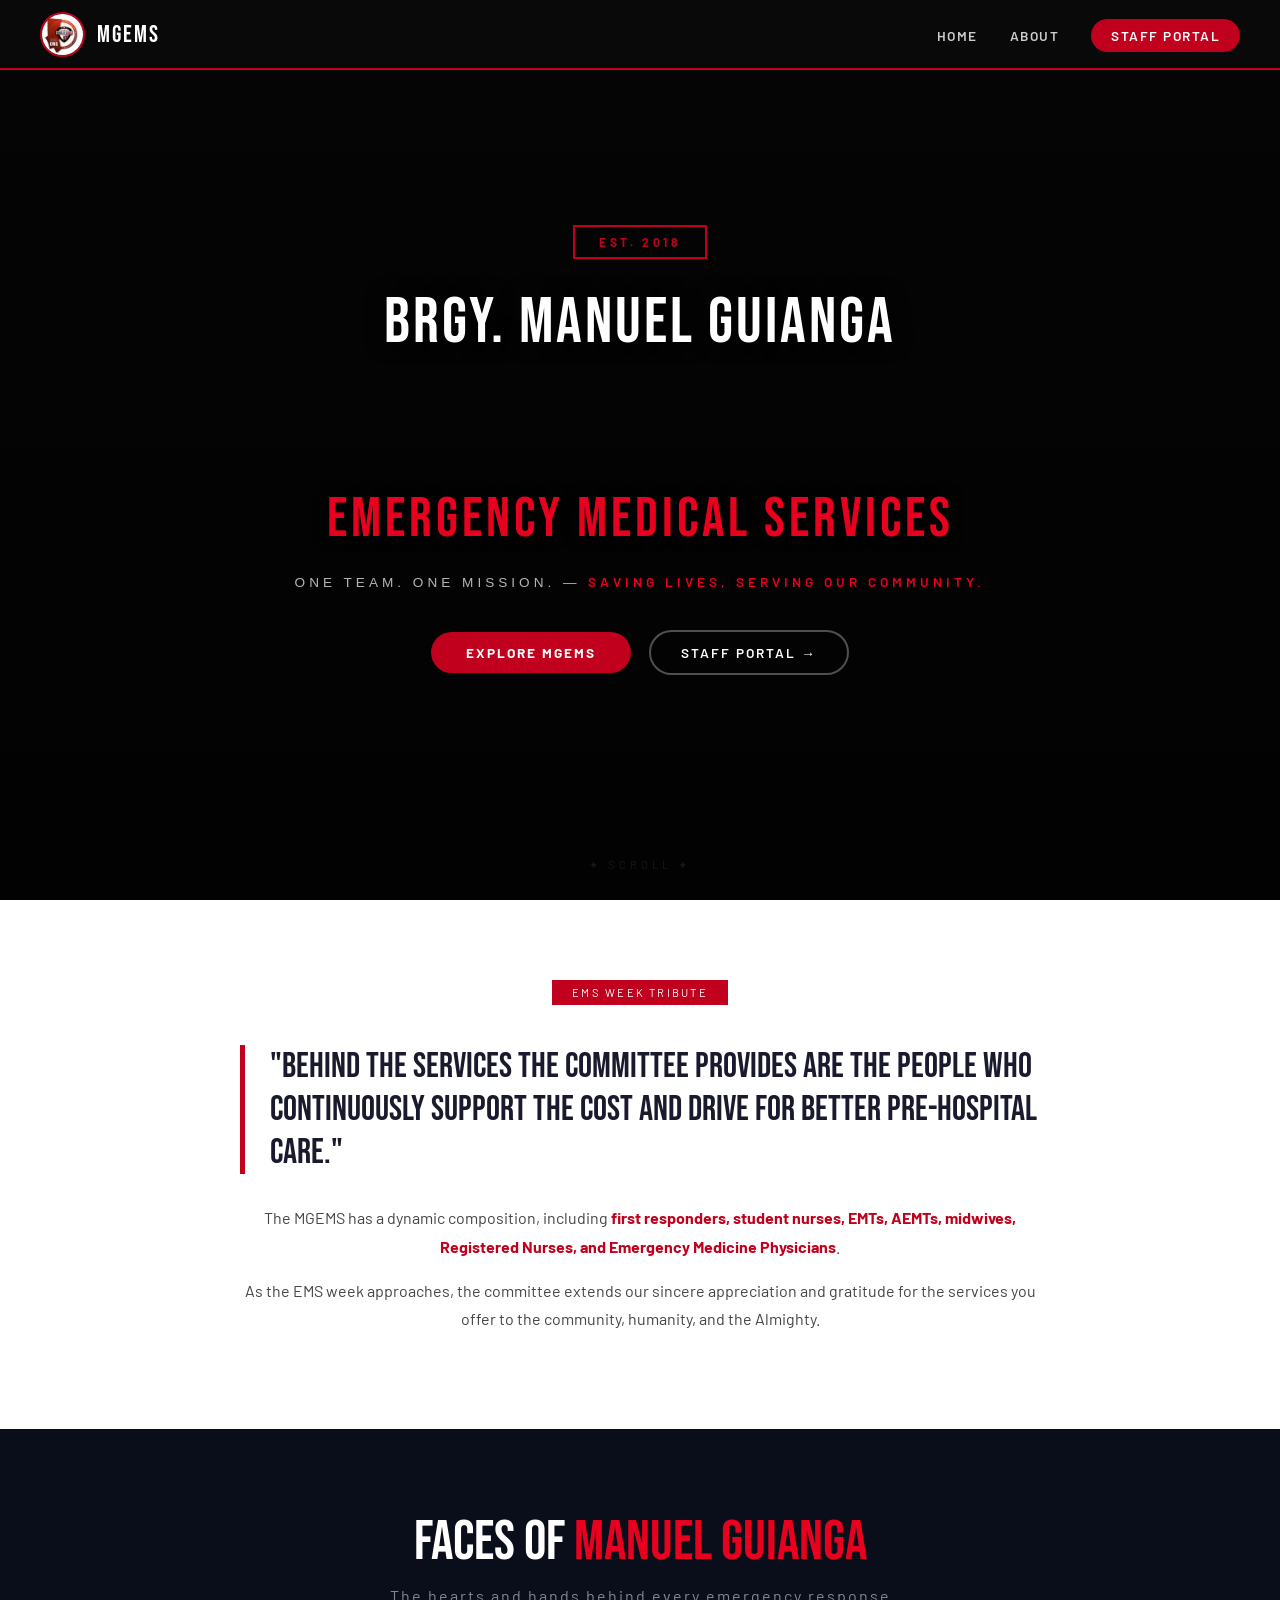
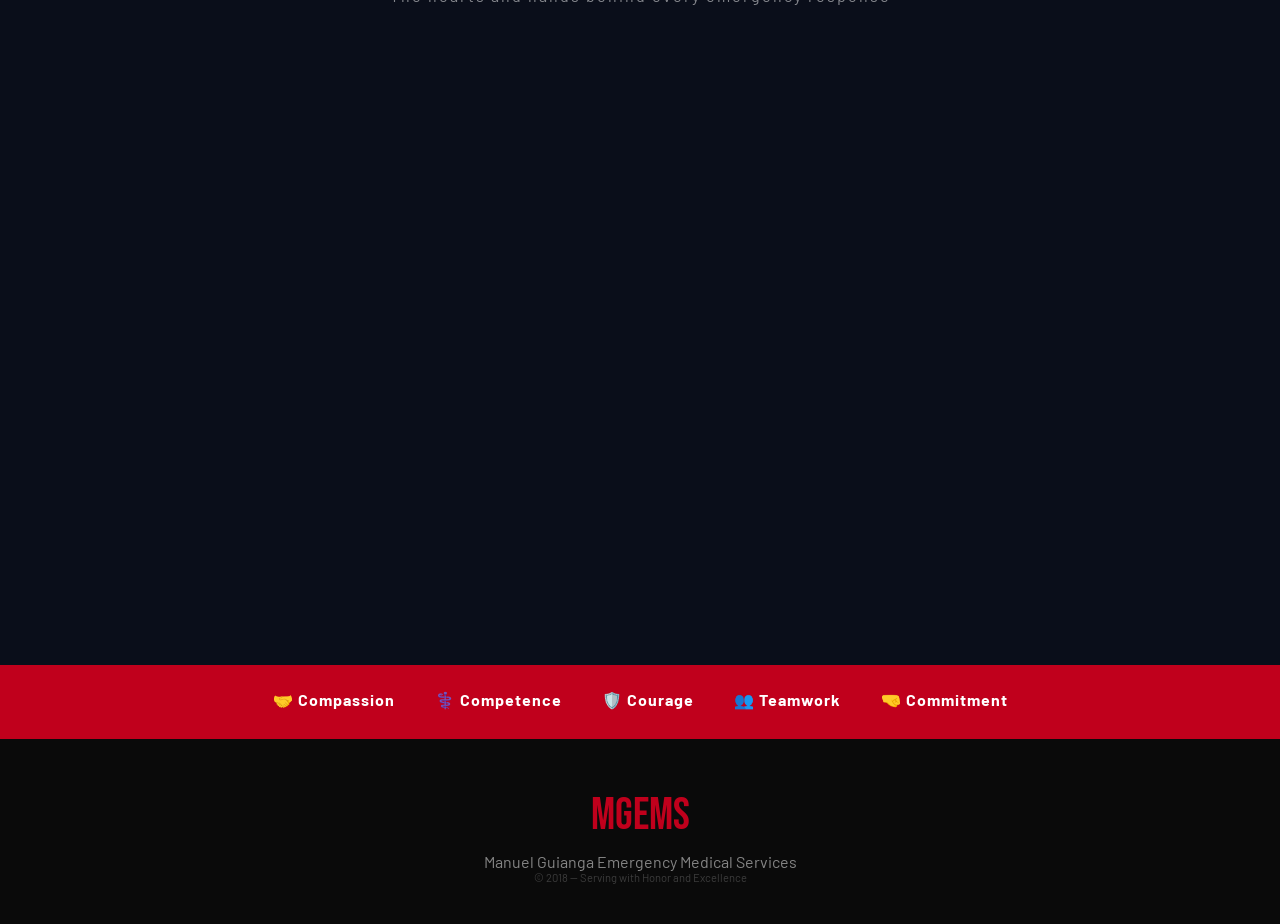
==== commit f91af65b: "Added 3D carousel gallery - separate HTML and CSS" ====
--- a/index.html
+++ b/index.html
@@ -4,474 +4,8 @@
   <meta charset="UTF-8" />
   <meta name="viewport" content="width=device-width, initial-scale=1.0"/>
   <title>Brgy. Manuel Guianga Emergency Services</title>
+  <link rel="stylesheet" href="style.css" />
   <link href="https://fonts.googleapis.com/css2?family=Bebas+Neue&family=Barlow:wght@300;400;500;600;700;800&display=swap" rel="stylesheet"/>
-  <style>
-    * {
-      margin: 0;
-      padding: 0;
-      box-sizing: border-box;
-    }
-
-    body {
-      font-family: 'Barlow', sans-serif;
-      background: #0a0a0a;
-      color: white;
-      overflow-x: hidden;
-    }
-
-    /* NAVBAR */
-    .navbar {
-      position: fixed;
-      top: 0;
-      left: 0;
-      right: 0;
-      z-index: 1000;
-      display: flex;
-      align-items: center;
-      justify-content: space-between;
-      padding: 0 40px;
-      height: 70px;
-      background: rgba(10, 10, 10, 0.95);
-      backdrop-filter: blur(12px);
-      border-bottom: 2px solid #c0001c;
-    }
-
-    .nav-logo {
-      display: flex;
-      align-items: center;
-      gap: 12px;
-    }
-
-    .nav-logo-img {
-      width: 45px;
-      height: 45px;
-      border-radius: 50%;
-      object-fit: cover;
-      border: 2px solid #c0001c;
-    }
-
-    .nav-brand {
-      font-family: 'Bebas Neue', sans-serif;
-      font-size: 1.5rem;
-      color: white;
-      letter-spacing: 2px;
-    }
-
-    .nav-links {
-      display: flex;
-      gap: 32px;
-      list-style: none;
-    }
-
-    .nav-links a {
-      font-weight: 600;
-      font-size: 0.85rem;
-      letter-spacing: 1.5px;
-      text-transform: uppercase;
-      color: rgba(255, 255, 255, 0.8);
-      text-decoration: none;
-      transition: color 0.2s;
-    }
-
-    .nav-links a:hover {
-      color: #c0001c;
-    }
-
-    .nav-login-btn {
-      background: #c0001c;
-      color: white !important;
-      padding: 8px 20px;
-      border-radius: 30px;
-    }
-
-    .hamburger {
-      display: none;
-      flex-direction: column;
-      gap: 5px;
-      cursor: pointer;
-    }
-
-    .hamburger span {
-      width: 24px;
-      height: 2px;
-      background: white;
-    }
-
-    /* HERO */
-    .hero {
-      position: relative;
-      height: 100vh;
-      min-height: 600px;
-      display: flex;
-      align-items: center;
-      justify-content: center;
-      overflow: hidden;
-    }
-
-    .hero-video {
-      position: absolute;
-      width: 100%;
-      height: 100%;
-      object-fit: cover;
-      z-index: 0;
-    }
-
-    .hero-overlay {
-      position: absolute;
-      inset: 0;
-      background: linear-gradient(to bottom, rgba(0,0,0,0.5), rgba(0,0,0,0.8));
-      z-index: 1;
-    }
-
-    .hero-content {
-      position: relative;
-      z-index: 2;
-      text-align: center;
-      padding: 0 20px;
-      width: 100%;
-    }
-
-    /* EST. 2018 BADGE */
-    .hero-badge {
-      display: inline-block;
-      border: 2px solid #c0001c;
-      color: #c0001c;
-      font-weight: 700;
-      font-size: 0.75rem;
-      letter-spacing: 0.3em;
-      padding: 8px 24px;
-      margin-bottom: 25px;
-      text-transform: uppercase;
-    }
-
-    /* MAIN TITLE */
-    .main-title {
-      font-family: 'Bebas Neue', sans-serif;
-      font-size: clamp(2.5rem, 6vw, 4rem);
-      letter-spacing: 3px;
-      color: white;
-      text-shadow: 0 0 20px rgba(0,0,0,0.5);
-      margin-bottom: 10px;
-    }
-
-    /* ECG CONTAINER - Behind the title */
-    .ecg-container {
-      position: relative;
-      max-width: 800px;
-      margin: 0 auto;
-      height: 100px;
-    }
-
-    .ecg-svg {
-      position: absolute;
-      top: 50%;
-      left: 0;
-      transform: translateY(-50%);
-      width: 100%;
-      height: 80px;
-    }
-
-    .ecg-line {
-      fill: none;
-      stroke: #c0001c;
-      stroke-width: 2.5;
-      stroke-linecap: round;
-      stroke-linejoin: round;
-      stroke-dasharray: 2500;
-      stroke-dashoffset: 2500;
-      animation: drawLine 3.5s linear infinite;
-    }
-
-    .ecg-line-glow {
-      fill: none;
-      stroke: rgba(192, 0, 28, 0.3);
-      stroke-width: 8;
-      stroke-linecap: round;
-      stroke-linejoin: round;
-      stroke-dasharray: 2500;
-      stroke-dashoffset: 2500;
-      animation: drawLine 3.5s linear infinite;
-      filter: blur(4px);
-    }
-
-    @keyframes drawLine {
-      0% {
-        stroke-dashoffset: 2500;
-        opacity: 0;
-      }
-      15% {
-        opacity: 0.8;
-      }
-      60% {
-        stroke-dashoffset: 0;
-        opacity: 0.9;
-      }
-      100% {
-        stroke-dashoffset: 0;
-        opacity: 0;
-      }
-    }
-
-    /* EMERGENCY MEDICAL SERVICES - Main text with ECG behind */
-    .ems-title {
-      font-family: 'Bebas Neue', sans-serif;
-      font-size: clamp(2rem, 5vw, 3.5rem);
-      letter-spacing: 4px;
-      color: #e8001f;
-      text-shadow: 0 0 15px rgba(0,0,0,0.5);
-      margin: 15px 0 20px;
-      position: relative;
-      display: inline-block;
-      padding: 0 20px;
-    }
-
-    /* Tagline */
-    .tagline {
-      font-size: clamp(0.7rem, 1.8vw, 0.85rem);
-      letter-spacing: 4px;
-      font-weight: 500;
-      color: rgba(255,255,255,0.7);
-      margin-bottom: 15px;
-    }
-
-    .tagline-red {
-      color: #e8001f;
-      font-weight: 600;
-    }
-
-    /* Buttons */
-    .hero-buttons {
-      margin-top: 40px;
-    }
-
-    .hero-cta {
-      display: inline-block;
-      padding: 12px 35px;
-      background: #c0001c;
-      color: white;
-      text-decoration: none;
-      border-radius: 40px;
-      font-weight: 700;
-      font-size: 0.85rem;
-      letter-spacing: 2px;
-      text-transform: uppercase;
-      transition: 0.2s;
-    }
-
-    .hero-cta:hover {
-      background: #8a0013;
-      transform: translateY(-2px);
-    }
-
-    .hero-login {
-      display: inline-block;
-      margin-left: 15px;
-      padding: 12px 30px;
-      border: 2px solid rgba(255,255,255,0.3);
-      color: white;
-      text-decoration: none;
-      border-radius: 40px;
-      font-weight: 600;
-      font-size: 0.85rem;
-      letter-spacing: 2px;
-      text-transform: uppercase;
-      transition: 0.2s;
-    }
-
-    .hero-login:hover {
-      border-color: #c0001c;
-      background: rgba(192,0,28,0.15);
-    }
-
-    .scroll-hint {
-      position: absolute;
-      bottom: 28px;
-      left: 50%;
-      transform: translateX(-50%);
-      font-size: 0.7rem;
-      letter-spacing: 0.35em;
-      color: rgba(255,255,255,0.4);
-      animation: bounce 2s infinite;
-    }
-
-    @keyframes bounce {
-      0%,100% { transform: translateX(-50%) translateY(0); }
-      50% { transform: translateX(-50%) translateY(8px); }
-    }
-
-    /* ABOUT */
-    .about {
-      background: white;
-      padding: 80px 24px;
-    }
-
-    .about-inner {
-      max-width: 800px;
-      margin: 0 auto;
-      text-align: center;
-    }
-
-    .about-label {
-      background: #c0001c;
-      color: white;
-      display: inline-block;
-      padding: 6px 20px;
-      font-size: 0.7rem;
-      letter-spacing: 0.2em;
-      margin-bottom: 40px;
-    }
-
-    .about-quote {
-      font-family: 'Bebas Neue', sans-serif;
-      font-size: clamp(1.5rem, 4vw, 2.2rem);
-      border-left: 5px solid #c0001c;
-      padding-left: 25px;
-      text-align: left;
-      color: #1a1a2e;
-      margin-bottom: 30px;
-    }
-
-    .about-body {
-      color: #444;
-      line-height: 1.8;
-      margin-bottom: 15px;
-    }
-
-    .about-body strong {
-      color: #c0001c;
-    }
-
-    /* GALLERY */
-    .gallery {
-      background: #0a0e1a;
-      padding: 80px 24px;
-    }
-
-    .gallery-header {
-      text-align: center;
-      margin-bottom: 50px;
-    }
-
-    .gallery-title {
-      font-family: 'Bebas Neue', sans-serif;
-      font-size: clamp(2rem, 5vw, 3.5rem);
-      color: white;
-    }
-
-    .gallery-title span {
-      color: #e8001f;
-    }
-
-    .gallery-sub {
-      color: rgba(255,255,255,0.5);
-      letter-spacing: 2px;
-      margin-top: 10px;
-    }
-
-    .gallery-grid {
-      display: grid;
-      grid-template-columns: repeat(3, 1fr);
-      gap: 15px;
-      max-width: 1200px;
-      margin: 0 auto;
-    }
-
-    .gallery-card {
-      position: relative;
-      overflow: hidden;
-      border-radius: 12px;
-      cursor: pointer;
-    }
-
-    .gallery-card.wide {
-      grid-column: span 2;
-    }
-
-    .gallery-card img {
-      width: 100%;
-      height: 320px;
-      object-fit: cover;
-      transition: transform 0.4s;
-    }
-
-    .gallery-card:hover img {
-      transform: scale(1.05);
-    }
-
-    .card-overlay {
-      position: absolute;
-      bottom: 0;
-      left: 0;
-      right: 0;
-      background: linear-gradient(to top, rgba(192,0,28,0.9), transparent);
-      padding: 30px 20px 15px;
-      text-align: center;
-      transform: translateY(100%);
-      transition: transform 0.3s;
-    }
-
-    .gallery-card:hover .card-overlay {
-      transform: translateY(0);
-    }
-
-    .card-overlay span {
-      color: white;
-      font-weight: 700;
-    }
-
-    /* VALUES */
-    .values {
-      background: #c0001c;
-      padding: 25px 24px;
-    }
-
-    .values-inner {
-      max-width: 1000px;
-      margin: 0 auto;
-      display: flex;
-      justify-content: center;
-      gap: 40px;
-      flex-wrap: wrap;
-    }
-
-    .value-item {
-      color: white;
-      font-weight: 700;
-      letter-spacing: 1px;
-    }
-
-    /* FOOTER */
-    .footer {
-      background: #0a0a0a;
-      text-align: center;
-      padding: 50px 24px 40px;
-      border-top: 4px solid #c0001c;
-    }
-
-    .footer-logo {
-      font-family: 'Bebas Neue', sans-serif;
-      font-size: 2.8rem;
-      color: #c0001c;
-      margin-bottom: 10px;
-    }
-
-    .footer p {
-      color: rgba(255,255,255,0.5);
-    }
-
-    @media (max-width: 768px) {
-      .navbar { padding: 0 20px; }
-      .nav-links { display: none; }
-      .hamburger { display: flex; }
-      .gallery-grid { grid-template-columns: 1fr; }
-      .gallery-card.wide { grid-column: span 1; }
-      .gallery-card img { height: 260px; }
-      .ecg-container { height: 70px; }
-      .ecg-svg { height: 60px; }
-      .hero-buttons { display: flex; flex-direction: column; gap: 15px; align-items: center; }
-      .hero-login { margin-left: 0; }
-    }
-  </style>
 </head>
 <body>
 
@@ -499,13 +33,9 @@
     <div class="hero-overlay"></div>
     
     <div class="hero-content">
-      <!-- EST. 2018 -->
       <div class="hero-badge">EST. 2018</div>
-      
-      <!-- BRGY. MANUEL GUIANGA -->
       <div class="main-title">BRGY. MANUEL GUIANGA</div>
       
-      <!-- ECG Heartbeat Line Container -->
       <div class="ecg-container">
         <svg class="ecg-svg" viewBox="0 0 1000 80" preserveAspectRatio="none">
           <polyline class="ecg-line-glow" points="0,40 70,40 90,15 110,65 130,15 150,40 250,40 280,10 310,70 330,30 350,50 450,40 470,40 490,15 510,65 530,15 550,40 650,40 680,10 710,70 730,30 750,50 850,40 870,15 890,65 910,15 930,40 1000,40" />
@@ -513,13 +43,9 @@
         </svg>
       </div>
       
-      <!-- EMERGENCY MEDICAL SERVICES -->
       <div class="ems-title">EMERGENCY MEDICAL SERVICES</div>
-      
-      <!-- Tagline -->
       <div class="tagline">ONE TEAM. ONE MISSION. — <span class="tagline-red">SAVING LIVES, SERVING OUR COMMUNITY.</span></div>
       
-      <!-- Buttons -->
       <div class="hero-buttons">
         <a href="#about" class="hero-cta">EXPLORE MGEMS</a>
         <a href="login.html" class="hero-login">STAFF PORTAL →</a>
@@ -528,7 +54,7 @@
     <div class="scroll-hint">✦ SCROLL ✦</div>
   </section>
 
-  <!-- ABOUT -->
+  <!-- ABOUT SECTION -->
   <section id="about" class="about">
     <div class="about-inner">
       <div class="about-label">EMS WEEK TRIBUTE</div>
@@ -538,22 +64,44 @@
     </div>
   </section>
 
-  <!-- GALLERY -->
+  <!-- 3D CAROUSEL GALLERY SECTION -->
   <section class="gallery">
     <div class="gallery-header">
       <div class="gallery-title">FACES OF <span>MANUEL GUIANGA</span></div>
       <div class="gallery-sub">The hearts and hands behind every emergency response</div>
     </div>
-    <div class="gallery-grid">
-      <div class="gallery-card wide"><img src="assets/photo1.jpg" alt="First Responders"><div class="card-overlay"><span>First Responders</span></div></div>
-      <div class="gallery-card"><img src="assets/photo2.jpg" alt="EMTs & Nurses"><div class="card-overlay"><span>EMTs & Nurses</span></div></div>
-      <div class="gallery-card"><img src="assets/photo3.jpg" alt="Emergency Physicians"><div class="card-overlay"><span>Emergency Physicians</span></div></div>
-      <div class="gallery-card"><img src="assets/photo4.jpg" alt="Support Team"><div class="card-overlay"><span>Support Team</span></div></div>
-      <div class="gallery-card wide"><img src="assets/photo5.jpg" alt="Leadership Committee"><div class="card-overlay"><span>Leadership Committee</span></div></div>
+    
+    <div class="carousel-wrapper">
+      <div class="carousel-3d">
+        <div class="carousel-item" style="transform: rotateY(0deg) translateZ(300px);">
+          <img src="assets/photo1.jpg" alt="First Responders">
+          <div class="carousel-caption"><span>First Responders</span></div>
+        </div>
+        <div class="carousel-item" style="transform: rotateY(60deg) translateZ(300px);">
+          <img src="assets/photo2.jpg" alt="EMTs & Nurses">
+          <div class="carousel-caption"><span>EMTs & Nurses</span></div>
+        </div>
+        <div class="carousel-item" style="transform: rotateY(120deg) translateZ(300px);">
+          <img src="assets/photo3.jpg" alt="Emergency Physicians">
+          <div class="carousel-caption"><span>Emergency Physicians</span></div>
+        </div>
+        <div class="carousel-item" style="transform: rotateY(180deg) translateZ(300px);">
+          <img src="assets/photo4.jpg" alt="Support Team">
+          <div class="carousel-caption"><span>Support Team</span></div>
+        </div>
+        <div class="carousel-item" style="transform: rotateY(240deg) translateZ(300px);">
+          <img src="assets/photo5.jpg" alt="Leadership Committee">
+          <div class="carousel-caption"><span>Leadership Committee</span></div>
+        </div>
+        <div class="carousel-item" style="transform: rotateY(300deg) translateZ(300px);">
+          <img src="assets/photo1.jpg" alt="Medical Response">
+          <div class="carousel-caption"><span>Medical Response</span></div>
+        </div>
+      </div>
     </div>
   </section>
 
-  <!-- VALUES -->
+  <!-- VALUES BAR -->
   <div class="values">
     <div class="values-inner">
       <span class="value-item">🤝 Compassion</span>
--- a/style.css
+++ b/style.css
@@ -0,0 +1,556 @@
+/* ═══════════════════════════════════════
+   MGEMS — BRGY. MANUEL GUIANGA EMS
+   Theme: White + Red, Bold & Official
+═══════════════════════════════════════ */
+
+* {
+  margin: 0;
+  padding: 0;
+  box-sizing: border-box;
+}
+
+body {
+  font-family: 'Barlow', sans-serif;
+  background: #0a0a0a;
+  color: white;
+  overflow-x: hidden;
+}
+
+/* ─────────────────────────────────────────
+   NAVBAR 
+   ───────────────────────────────────────── */
+.navbar {
+  position: fixed;
+  top: 0;
+  left: 0;
+  right: 0;
+  z-index: 1000;
+  display: flex;
+  align-items: center;
+  justify-content: space-between;
+  padding: 0 40px;
+  height: 70px;
+  background: rgba(10, 10, 10, 0.95);
+  backdrop-filter: blur(12px);
+  border-bottom: 2px solid #c0001c;
+}
+
+.nav-logo {
+  display: flex;
+  align-items: center;
+  gap: 12px;
+}
+
+.nav-logo-img {
+  width: 45px;
+  height: 45px;
+  border-radius: 50%;
+  object-fit: cover;
+  border: 2px solid #c0001c;
+}
+
+.nav-brand {
+  font-family: 'Bebas Neue', sans-serif;
+  font-size: 1.5rem;
+  color: white;
+  letter-spacing: 2px;
+}
+
+.nav-links {
+  display: flex;
+  gap: 32px;
+  list-style: none;
+}
+
+.nav-links a {
+  font-weight: 600;
+  font-size: 0.85rem;
+  letter-spacing: 1.5px;
+  text-transform: uppercase;
+  color: rgba(255, 255, 255, 0.8);
+  text-decoration: none;
+  transition: color 0.2s;
+}
+
+.nav-links a:hover {
+  color: #c0001c;
+}
+
+.nav-login-btn {
+  background: #c0001c;
+  color: white !important;
+  padding: 8px 20px;
+  border-radius: 30px;
+}
+
+.hamburger {
+  display: none;
+  flex-direction: column;
+  gap: 5px;
+  cursor: pointer;
+}
+
+.hamburger span {
+  width: 24px;
+  height: 2px;
+  background: white;
+}
+
+/* ─────────────────────────────────────────
+   HERO SECTION 
+   ───────────────────────────────────────── */
+.hero {
+  position: relative;
+  height: 100vh;
+  min-height: 600px;
+  display: flex;
+  align-items: center;
+  justify-content: center;
+  overflow: hidden;
+}
+
+.hero-video {
+  position: absolute;
+  width: 100%;
+  height: 100%;
+  object-fit: cover;
+  z-index: 0;
+}
+
+.hero-overlay {
+  position: absolute;
+  inset: 0;
+  background: linear-gradient(to bottom, rgba(0,0,0,0.5), rgba(0,0,0,0.8));
+  z-index: 1;
+}
+
+.hero-content {
+  position: relative;
+  z-index: 2;
+  text-align: center;
+  padding: 0 20px;
+  width: 100%;
+}
+
+.hero-badge {
+  display: inline-block;
+  border: 2px solid #c0001c;
+  color: #c0001c;
+  font-weight: 700;
+  font-size: 0.75rem;
+  letter-spacing: 0.3em;
+  padding: 8px 24px;
+  margin-bottom: 25px;
+  text-transform: uppercase;
+}
+
+.main-title {
+  font-family: 'Bebas Neue', sans-serif;
+  font-size: clamp(2.5rem, 6vw, 4rem);
+  letter-spacing: 3px;
+  color: white;
+  text-shadow: 0 0 20px rgba(0,0,0,0.5);
+  margin-bottom: 10px;
+}
+
+/* ECG CONTAINER */
+.ecg-container {
+  position: relative;
+  max-width: 800px;
+  margin: 0 auto;
+  height: 100px;
+}
+
+.ecg-svg {
+  position: absolute;
+  top: 50%;
+  left: 0;
+  transform: translateY(-50%);
+  width: 100%;
+  height: 80px;
+}
+
+.ecg-line {
+  fill: none;
+  stroke: #c0001c;
+  stroke-width: 2.5;
+  stroke-linecap: round;
+  stroke-linejoin: round;
+  stroke-dasharray: 2500;
+  stroke-dashoffset: 2500;
+  animation: drawLine 3.5s linear infinite;
+}
+
+.ecg-line-glow {
+  fill: none;
+  stroke: rgba(192, 0, 28, 0.3);
+  stroke-width: 8;
+  stroke-linecap: round;
+  stroke-linejoin: round;
+  stroke-dasharray: 2500;
+  stroke-dashoffset: 2500;
+  animation: drawLine 3.5s linear infinite;
+  filter: blur(4px);
+}
+
+@keyframes drawLine {
+  0% { stroke-dashoffset: 2500; opacity: 0; }
+  15% { opacity: 0.8; }
+  60% { stroke-dashoffset: 0; opacity: 0.9; }
+  100% { stroke-dashoffset: 0; opacity: 0; }
+}
+
+.ems-title {
+  font-family: 'Bebas Neue', sans-serif;
+  font-size: clamp(2rem, 5vw, 3.5rem);
+  letter-spacing: 4px;
+  color: #e8001f;
+  text-shadow: 0 0 15px rgba(0,0,0,0.5);
+  margin: 15px 0 20px;
+  position: relative;
+  display: inline-block;
+  padding: 0 20px;
+}
+
+.tagline {
+  font-size: clamp(0.7rem, 1.8vw, 0.85rem);
+  letter-spacing: 4px;
+  font-weight: 500;
+  color: rgba(255,255,255,0.7);
+  margin-bottom: 15px;
+}
+
+.tagline-red {
+  color: #e8001f;
+  font-weight: 600;
+}
+
+.hero-buttons {
+  margin-top: 40px;
+}
+
+.hero-cta {
+  display: inline-block;
+  padding: 12px 35px;
+  background: #c0001c;
+  color: white;
+  text-decoration: none;
+  border-radius: 40px;
+  font-weight: 700;
+  font-size: 0.85rem;
+  letter-spacing: 2px;
+  text-transform: uppercase;
+  transition: 0.2s;
+}
+
+.hero-cta:hover {
+  background: #8a0013;
+  transform: translateY(-2px);
+}
+
+.hero-login {
+  display: inline-block;
+  margin-left: 15px;
+  padding: 12px 30px;
+  border: 2px solid rgba(255,255,255,0.3);
+  color: white;
+  text-decoration: none;
+  border-radius: 40px;
+  font-weight: 600;
+  font-size: 0.85rem;
+  letter-spacing: 2px;
+  text-transform: uppercase;
+  transition: 0.2s;
+}
+
+.hero-login:hover {
+  border-color: #c0001c;
+  background: rgba(192,0,28,0.15);
+}
+
+.scroll-hint {
+  position: absolute;
+  bottom: 28px;
+  left: 50%;
+  transform: translateX(-50%);
+  font-size: 0.7rem;
+  letter-spacing: 0.35em;
+  color: rgba(255,255,255,0.4);
+  animation: bounce 2s infinite;
+}
+
+@keyframes bounce {
+  0%,100% { transform: translateX(-50%) translateY(0); }
+  50% { transform: translateX(-50%) translateY(8px); }
+}
+
+/* ─────────────────────────────────────────
+   ABOUT SECTION 
+   ───────────────────────────────────────── */
+.about {
+  background: white;
+  padding: 80px 24px;
+}
+
+.about-inner {
+  max-width: 800px;
+  margin: 0 auto;
+  text-align: center;
+}
+
+.about-label {
+  background: #c0001c;
+  color: white;
+  display: inline-block;
+  padding: 6px 20px;
+  font-size: 0.7rem;
+  letter-spacing: 0.2em;
+  margin-bottom: 40px;
+}
+
+.about-quote {
+  font-family: 'Bebas Neue', sans-serif;
+  font-size: clamp(1.5rem, 4vw, 2.2rem);
+  border-left: 5px solid #c0001c;
+  padding-left: 25px;
+  text-align: left;
+  color: #1a1a2e;
+  margin-bottom: 30px;
+}
+
+.about-body {
+  color: #444;
+  line-height: 1.8;
+  margin-bottom: 15px;
+}
+
+.about-body strong {
+  color: #c0001c;
+}
+
+/* ─────────────────────────────────────────
+   3D CAROUSEL GALLERY
+   ───────────────────────────────────────── */
+.gallery {
+  background: #0a0e1a;
+  padding: 80px 24px 120px;
+  overflow: hidden;
+}
+
+.gallery-header {
+  text-align: center;
+  margin-bottom: 60px;
+}
+
+.gallery-title {
+  font-family: 'Bebas Neue', sans-serif;
+  font-size: clamp(2rem, 5vw, 3.5rem);
+  color: white;
+}
+
+.gallery-title span {
+  color: #e8001f;
+}
+
+.gallery-sub {
+  color: rgba(255,255,255,0.5);
+  letter-spacing: 2px;
+  margin-top: 10px;
+}
+
+.carousel-wrapper {
+  perspective: 1200px;
+  width: 100%;
+  max-width: 1100px;
+  margin: 0 auto;
+  padding: 40px 0;
+}
+
+.carousel-3d {
+  position: relative;
+  width: 100%;
+  height: 400px;
+  transform-style: preserve-3d;
+  animation: rotate3D 25s linear infinite;
+}
+
+.carousel-3d:hover {
+  animation-play-state: paused;
+}
+
+.carousel-item {
+  position: absolute;
+  width: 260px;
+  height: 340px;
+  left: 50%;
+  top: 50%;
+  margin-left: -130px;
+  margin-top: -170px;
+  border-radius: 20px;
+  overflow: hidden;
+  box-shadow: 0 20px 40px rgba(0, 0, 0, 0.4);
+  transition: all 0.3s ease;
+  cursor: pointer;
+  border: 2px solid rgba(192, 0, 28, 0.3);
+}
+
+.carousel-item:hover {
+  transform: translateZ(40px) scale(1.05);
+  border-color: #c0001c;
+  box-shadow: 0 30px 50px rgba(192, 0, 28, 0.3);
+}
+
+.carousel-item img {
+  width: 100%;
+  height: 100%;
+  object-fit: cover;
+  transition: transform 0.5s ease;
+}
+
+.carousel-item:hover img {
+  transform: scale(1.1);
+}
+
+.carousel-caption {
+  position: absolute;
+  bottom: 0;
+  left: 0;
+  right: 0;
+  background: linear-gradient(to top, rgba(192, 0, 28, 0.95), transparent);
+  padding: 20px 15px;
+  text-align: center;
+  transform: translateY(100%);
+  transition: transform 0.3s ease;
+}
+
+.carousel-item:hover .carousel-caption {
+  transform: translateY(0);
+}
+
+.carousel-caption span {
+  color: white;
+  font-weight: 700;
+  font-size: 1rem;
+  letter-spacing: 2px;
+  text-transform: uppercase;
+}
+
+@keyframes rotate3D {
+  0% {
+    transform: rotateY(0deg);
+  }
+  100% {
+    transform: rotateY(360deg);
+  }
+}
+
+/* ─────────────────────────────────────────
+   VALUES BAR 
+   ───────────────────────────────────────── */
+.values {
+  background: #c0001c;
+  padding: 25px 24px;
+}
+
+.values-inner {
+  max-width: 1000px;
+  margin: 0 auto;
+  display: flex;
+  justify-content: center;
+  gap: 40px;
+  flex-wrap: wrap;
+}
+
+.value-item {
+  color: white;
+  font-weight: 700;
+  letter-spacing: 1px;
+}
+
+/* ─────────────────────────────────────────
+   FOOTER 
+   ───────────────────────────────────────── */
+.footer {
+  background: #0a0a0a;
+  text-align: center;
+  padding: 50px 24px 40px;
+  border-top: 4px solid #c0001c;
+}
+
+.footer-logo {
+  font-family: 'Bebas Neue', sans-serif;
+  font-size: 2.8rem;
+  color: #c0001c;
+  margin-bottom: 10px;
+}
+
+.footer p {
+  color: rgba(255,255,255,0.5);
+}
+
+/* ─────────────────────────────────────────
+   RESPONSIVE
+   ───────────────────────────────────────── */
+@media (max-width: 768px) {
+  .navbar {
+    padding: 0 20px;
+  }
+
+  .nav-links {
+    display: none;
+    position: fixed;
+    top: 70px;
+    left: 0;
+    right: 0;
+    background: rgba(10, 10, 10, 0.98);
+    flex-direction: column;
+    padding: 20px 30px;
+    gap: 15px;
+  }
+
+  .nav-links.open {
+    display: flex;
+  }
+
+  .hamburger {
+    display: flex;
+  }
+
+  .ecg-container {
+    height: 70px;
+  }
+
+  .ecg-svg {
+    height: 60px;
+  }
+
+  .hero-buttons {
+    display: flex;
+    flex-direction: column;
+    gap: 15px;
+    align-items: center;
+  }
+
+  .hero-login {
+    margin-left: 0;
+  }
+
+  .carousel-wrapper {
+    perspective: 800px;
+  }
+
+  .carousel-3d {
+    height: 280px;
+  }
+
+  .carousel-item {
+    width: 180px;
+    height: 240px;
+    margin-left: -90px;
+    margin-top: -120px;
+  }
+
+  .carousel-caption span {
+    font-size: 0.7rem;
+  }
+}
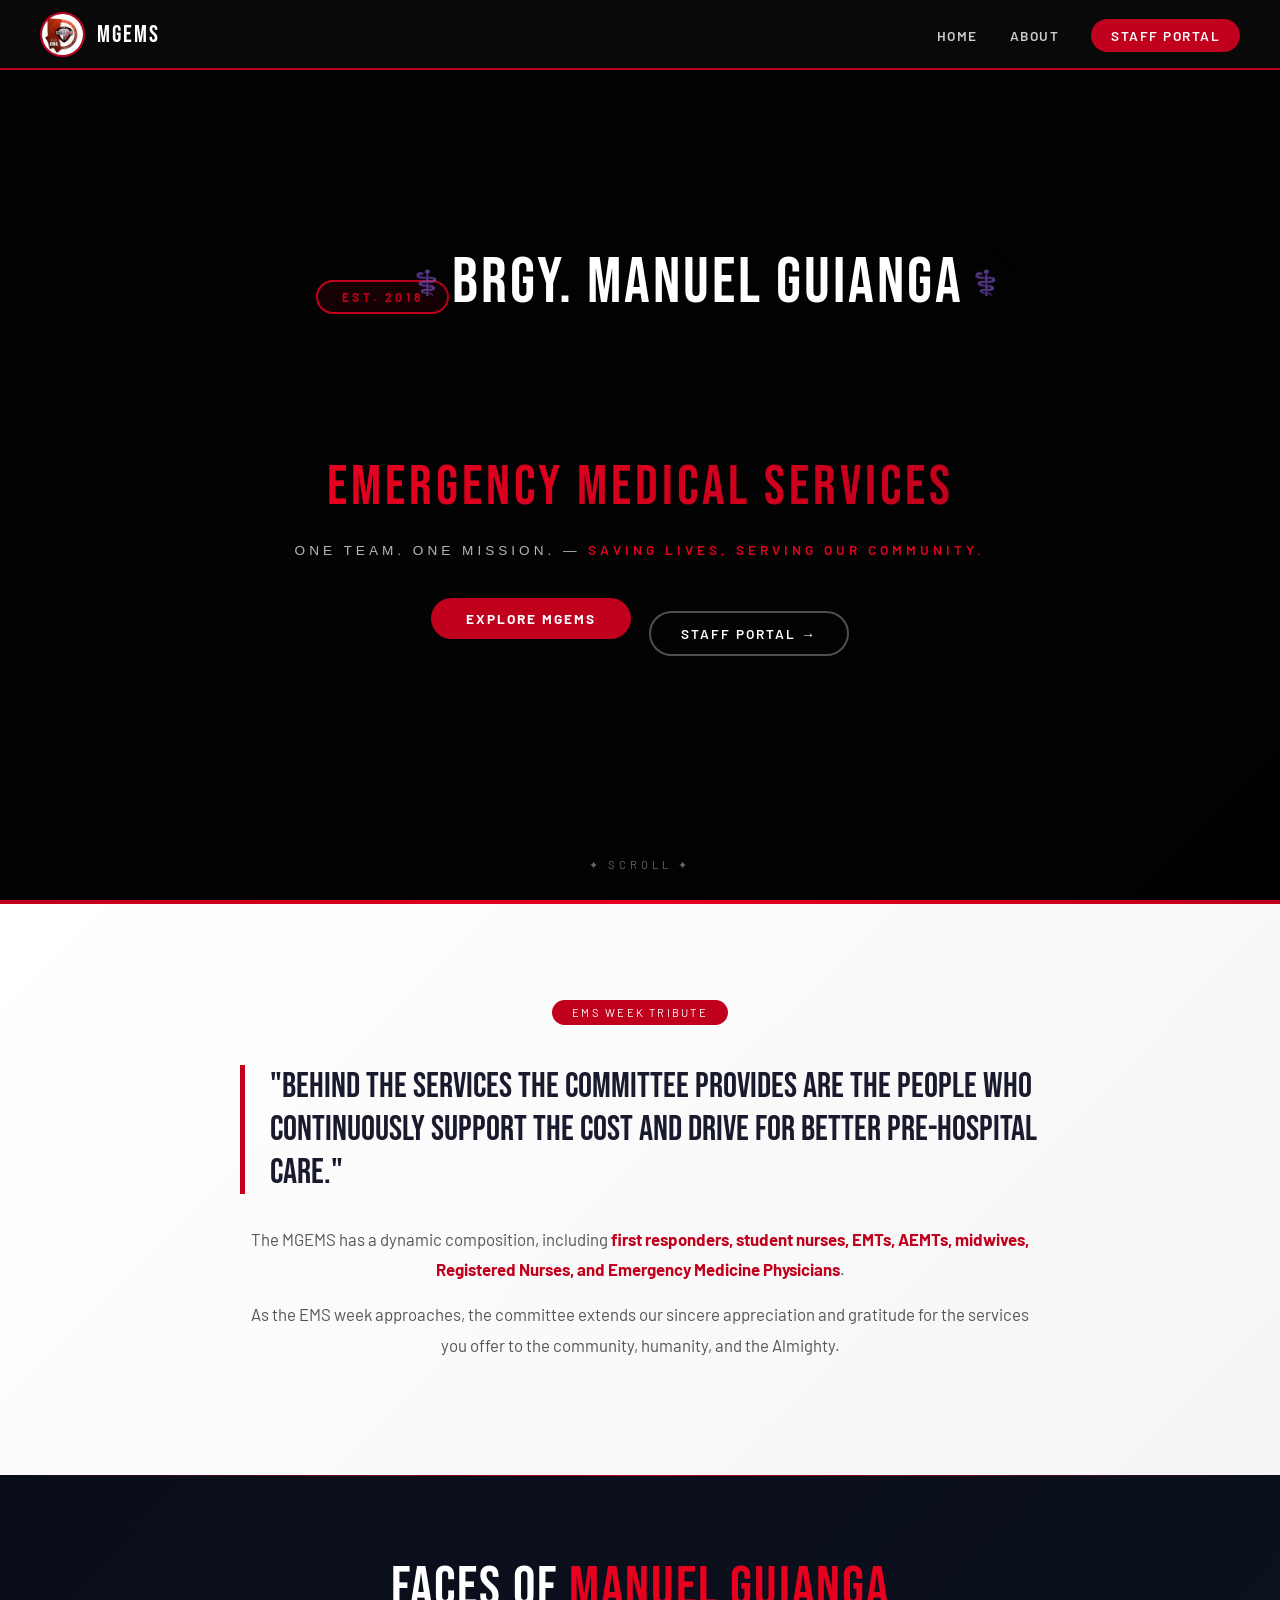
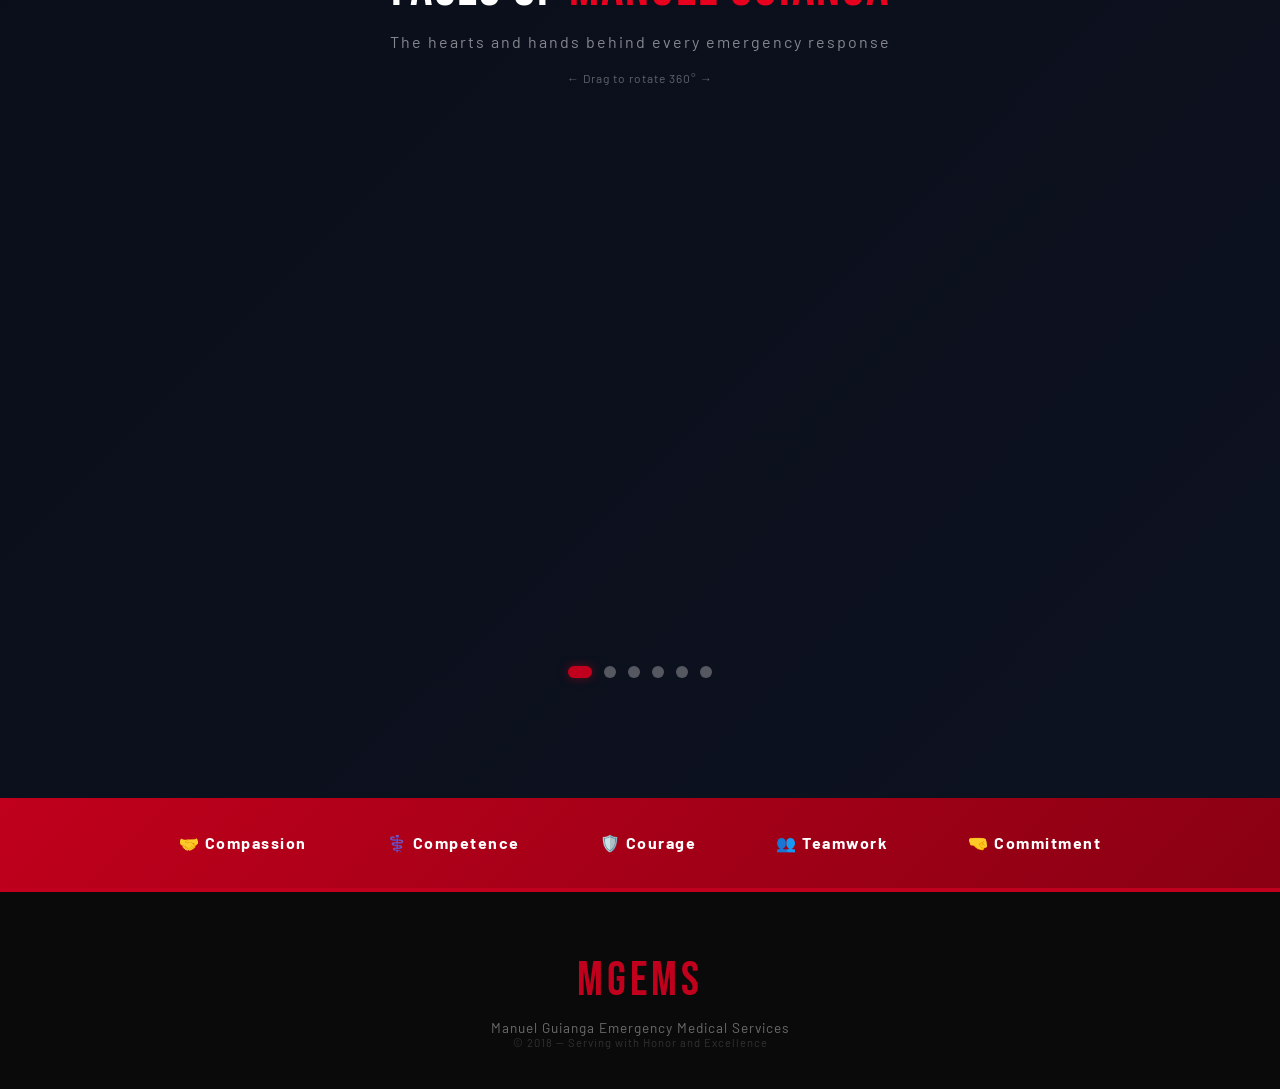
==== commit c1f7f556: "Enhanced 3D carousel with manual drag rotation" ====
--- a/index.html
+++ b/index.html
@@ -64,40 +64,69 @@
     </div>
   </section>
 
-  <!-- 3D CAROUSEL GALLERY SECTION -->
+  <!-- 3D DRAGGABLE CAROUSEL GALLERY -->
   <section class="gallery">
     <div class="gallery-header">
       <div class="gallery-title">FACES OF <span>MANUEL GUIANGA</span></div>
       <div class="gallery-sub">The hearts and hands behind every emergency response</div>
+      <div class="drag-hint">← Drag to rotate 360° →</div>
     </div>
     
     <div class="carousel-wrapper">
-      <div class="carousel-3d">
-        <div class="carousel-item" style="transform: rotateY(0deg) translateZ(300px);">
+      <div class="carousel-3d" id="carousel3d">
+        <div class="carousel-item" data-index="0">
           <img src="assets/photo1.jpg" alt="First Responders">
-          <div class="carousel-caption"><span>First Responders</span></div>
-        </div>
-        <div class="carousel-item" style="transform: rotateY(60deg) translateZ(300px);">
+          <div class="carousel-caption">
+            <span>First Responders</span>
+            <small>Rapid Response Team</small>
+          </div>
+        </div>
+        <div class="carousel-item" data-index="1">
           <img src="assets/photo2.jpg" alt="EMTs & Nurses">
-          <div class="carousel-caption"><span>EMTs & Nurses</span></div>
-        </div>
-        <div class="carousel-item" style="transform: rotateY(120deg) translateZ(300px);">
+          <div class="carousel-caption">
+            <span>EMTs & Nurses</span>
+            <small>Primary Care Specialists</small>
+          </div>
+        </div>
+        <div class="carousel-item" data-index="2">
           <img src="assets/photo3.jpg" alt="Emergency Physicians">
-          <div class="carousel-caption"><span>Emergency Physicians</span></div>
-        </div>
-        <div class="carousel-item" style="transform: rotateY(180deg) translateZ(300px);">
+          <div class="carousel-caption">
+            <span>Emergency Physicians</span>
+            <small>Medical Directors</small>
+          </div>
+        </div>
+        <div class="carousel-item" data-index="3">
           <img src="assets/photo4.jpg" alt="Support Team">
-          <div class="carousel-caption"><span>Support Team</span></div>
-        </div>
-        <div class="carousel-item" style="transform: rotateY(240deg) translateZ(300px);">
+          <div class="carousel-caption">
+            <span>Support Team</span>
+            <small>Logistics & Operations</small>
+          </div>
+        </div>
+        <div class="carousel-item" data-index="4">
           <img src="assets/photo5.jpg" alt="Leadership Committee">
-          <div class="carousel-caption"><span>Leadership Committee</span></div>
-        </div>
-        <div class="carousel-item" style="transform: rotateY(300deg) translateZ(300px);">
-          <img src="assets/photo1.jpg" alt="Medical Response">
-          <div class="carousel-caption"><span>Medical Response</span></div>
+          <div class="carousel-caption">
+            <span>Leadership Committee</span>
+            <small>Strategic Command</small>
+          </div>
+        </div>
+        <div class="carousel-item" data-index="5">
+          <img src="assets/photo1.jpg" alt="Medical Response Unit">
+          <div class="carousel-caption">
+            <span>Medical Response Unit</span>
+            <small>24/7 Ready</small>
+          </div>
         </div>
       </div>
+    </div>
+    
+    <!-- Navigation dots -->
+    <div class="carousel-nav">
+      <div class="nav-dot active" data-index="0"></div>
+      <div class="nav-dot" data-index="1"></div>
+      <div class="nav-dot" data-index="2"></div>
+      <div class="nav-dot" data-index="3"></div>
+      <div class="nav-dot" data-index="4"></div>
+      <div class="nav-dot" data-index="5"></div>
     </div>
   </section>
 
@@ -120,10 +149,12 @@
   </footer>
 
   <script>
+    // Mobile menu toggle
     function toggleMenu() {
       document.querySelector('.nav-links').classList.toggle('open');
     }
 
+    // Smooth scroll for anchor links
     document.querySelectorAll('a[href^="#"]').forEach(anchor => {
       anchor.addEventListener('click', function(e) {
         e.preventDefault();
@@ -131,6 +162,113 @@
         if (target) target.scrollIntoView({ behavior: 'smooth' });
       });
     });
+
+    // ========== DRAGGABLE 3D CAROUSEL ==========
+    const carousel = document.getElementById('carousel3d');
+    const items = document.querySelectorAll('.carousel-item');
+    const navDots = document.querySelectorAll('.nav-dot');
+    const totalItems = items.length;
+    const angleStep = 360 / totalItems;
+    let currentAngle = 0;
+    let isDragging = false;
+    let startX = 0;
+    let startAngle = 0;
+    let autoRotateInterval;
+    let isHovering = false;
+
+    // Position items around the circle
+    function positionItems(angle) {
+      items.forEach((item, index) => {
+        const itemAngle = (index * angleStep + angle) % 360;
+        const radian = (itemAngle * Math.PI) / 180;
+        const z = Math.sin(radian) * 320;
+        const x = Math.cos(radian) * 280;
+        item.style.transform = `translateX(${x}px) translateZ(${z}px) rotateY(${itemAngle}deg)`;
+        item.style.opacity = Math.abs(Math.sin(radian)) * 0.7 + 0.3;
+        item.style.zIndex = Math.floor(Math.abs(Math.sin(radian)) * 10);
+      });
+    }
+
+    // Update active dot
+    function updateActiveDot(angle) {
+      const activeIndex = Math.round(((360 - (angle % 360)) / angleStep)) % totalItems;
+      navDots.forEach((dot, idx) => {
+        dot.classList.toggle('active', idx === activeIndex);
+      });
+    }
+
+    // Auto rotation
+    function startAutoRotate() {
+      if (autoRotateInterval) clearInterval(autoRotateInterval);
+      autoRotateInterval = setInterval(() => {
+        if (!isHovering && !isDragging) {
+          currentAngle = (currentAngle + 1) % 360;
+          positionItems(currentAngle);
+          updateActiveDot(currentAngle);
+        }
+      }, 50);
+    }
+
+    function stopAutoRotate() {
+      if (autoRotateInterval) clearInterval(autoRotateInterval);
+    }
+
+    // Mouse/Touch Drag Events
+    function onDragStart(e) {
+      isDragging = true;
+      startX = e.type === 'mousedown' ? e.clientX : e.touches[0].clientX;
+      startAngle = currentAngle;
+      carousel.style.cursor = 'grabbing';
+    }
+
+    function onDragMove(e) {
+      if (!isDragging) return;
+      const clientX = e.type === 'mousemove' ? e.clientX : e.touches[0].clientX;
+      const deltaX = clientX - startX;
+      const newAngle = startAngle + (deltaX / 3);
+      currentAngle = ((newAngle % 360) + 360) % 360;
+      positionItems(currentAngle);
+      updateActiveDot(currentAngle);
+    }
+
+    function onDragEnd() {
+      isDragging = false;
+      carousel.style.cursor = 'grab';
+    }
+
+    // Hover events
+    carousel.addEventListener('mouseenter', () => { isHovering = true; });
+    carousel.addEventListener('mouseleave', () => { isHovering = false; });
+
+    // Drag events
+    carousel.addEventListener('mousedown', onDragStart);
+    window.addEventListener('mousemove', onDragMove);
+    window.addEventListener('mouseup', onDragEnd);
+    
+    // Touch events for mobile
+    carousel.addEventListener('touchstart', onDragStart);
+    window.addEventListener('touchmove', onDragMove);
+    window.addEventListener('touchend', onDragEnd);
+
+    // Navigation dot clicks
+    navDots.forEach((dot, index) => {
+      dot.addEventListener('click', () => {
+        const targetAngle = (360 - (index * angleStep)) % 360;
+        currentAngle = targetAngle;
+        positionItems(currentAngle);
+        updateActiveDot(currentAngle);
+      });
+    });
+
+    // Initial position
+    positionItems(0);
+    updateActiveDot(0);
+    startAutoRotate();
+
+    // Cleanup on page unload
+    window.addEventListener('beforeunload', () => {
+      stopAutoRotate();
+    });
   </script>
 </body>
 </html>
--- a/style.css
+++ b/style.css
@@ -1,6 +1,7 @@
 /* ═══════════════════════════════════════
    MGEMS — BRGY. MANUEL GUIANGA EMS
    Theme: White + Red, Bold & Official
+   ENHANCED VERSION with 3D Carousel
 ═══════════════════════════════════════ */
 
 * {
@@ -17,7 +18,7 @@
 }
 
 /* ─────────────────────────────────────────
-   NAVBAR 
+   NAVBAR - Enhanced
    ───────────────────────────────────────── */
 .navbar {
   position: fixed;
@@ -33,6 +34,11 @@
   background: rgba(10, 10, 10, 0.95);
   backdrop-filter: blur(12px);
   border-bottom: 2px solid #c0001c;
+  transition: all 0.3s ease;
+}
+
+.navbar:hover {
+  background: rgba(10, 10, 10, 0.98);
 }
 
 .nav-logo {
@@ -47,6 +53,11 @@
   border-radius: 50%;
   object-fit: cover;
   border: 2px solid #c0001c;
+  transition: transform 0.3s ease;
+}
+
+.nav-logo-img:hover {
+  transform: rotate(360deg);
 }
 
 .nav-brand {
@@ -54,6 +65,22 @@
   font-size: 1.5rem;
   color: white;
   letter-spacing: 2px;
+  position: relative;
+}
+
+.nav-brand::after {
+  content: '';
+  position: absolute;
+  bottom: -2px;
+  left: 0;
+  width: 0;
+  height: 2px;
+  background: #c0001c;
+  transition: width 0.3s ease;
+}
+
+.nav-logo:hover .nav-brand::after {
+  width: 100%;
 }
 
 .nav-links {
@@ -69,7 +96,23 @@
   text-transform: uppercase;
   color: rgba(255, 255, 255, 0.8);
   text-decoration: none;
-  transition: color 0.2s;
+  transition: all 0.3s ease;
+  position: relative;
+}
+
+.nav-links a::after {
+  content: '';
+  position: absolute;
+  bottom: -5px;
+  left: 0;
+  width: 0;
+  height: 2px;
+  background: #c0001c;
+  transition: width 0.3s ease;
+}
+
+.nav-links a:hover::after {
+  width: 100%;
 }
 
 .nav-links a:hover {
@@ -83,6 +126,16 @@
   border-radius: 30px;
 }
 
+.nav-login-btn::after {
+  display: none;
+}
+
+.nav-login-btn:hover {
+  background: #8a0013;
+  transform: translateY(-2px);
+  box-shadow: 0 5px 15px rgba(192, 0, 28, 0.4);
+}
+
 .hamburger {
   display: none;
   flex-direction: column;
@@ -94,10 +147,15 @@
   width: 24px;
   height: 2px;
   background: white;
+  transition: 0.3s;
+}
+
+.hamburger:hover span {
+  background: #c0001c;
 }
 
 /* ─────────────────────────────────────────
-   HERO SECTION 
+   HERO SECTION - Enhanced
    ───────────────────────────────────────── */
 .hero {
   position: relative;
@@ -120,8 +178,20 @@
 .hero-overlay {
   position: absolute;
   inset: 0;
-  background: linear-gradient(to bottom, rgba(0,0,0,0.5), rgba(0,0,0,0.8));
+  background: linear-gradient(135deg, rgba(0,0,0,0.6) 0%, rgba(0,0,0,0.8) 100%);
   z-index: 1;
+}
+
+.hero::before {
+  content: '';
+  position: absolute;
+  top: 0;
+  left: 0;
+  right: 0;
+  height: 100%;
+  background: radial-gradient(ellipse at center, transparent 0%, rgba(0,0,0,0.3) 100%);
+  z-index: 1;
+  pointer-events: none;
 }
 
 .hero-content {
@@ -130,6 +200,18 @@
   text-align: center;
   padding: 0 20px;
   width: 100%;
+  animation: fadeInUp 1s ease-out;
+}
+
+@keyframes fadeInUp {
+  from {
+    opacity: 0;
+    transform: translateY(30px);
+  }
+  to {
+    opacity: 1;
+    transform: translateY(0);
+  }
 }
 
 .hero-badge {
@@ -142,6 +224,9 @@
   padding: 8px 24px;
   margin-bottom: 25px;
   text-transform: uppercase;
+  background: rgba(192, 0, 28, 0.1);
+  backdrop-filter: blur(4px);
+  border-radius: 30px;
 }
 
 .main-title {
@@ -149,11 +234,33 @@
   font-size: clamp(2.5rem, 6vw, 4rem);
   letter-spacing: 3px;
   color: white;
-  text-shadow: 0 0 20px rgba(0,0,0,0.5);
+  text-shadow: 0 0 30px rgba(0,0,0,0.5);
   margin-bottom: 10px;
-}
-
-/* ECG CONTAINER */
+  position: relative;
+  display: inline-block;
+}
+
+.main-title::before {
+  content: '⚕️';
+  position: absolute;
+  left: -40px;
+  top: 50%;
+  transform: translateY(-50%);
+  font-size: 1.5rem;
+  opacity: 0.7;
+}
+
+.main-title::after {
+  content: '⚕️';
+  position: absolute;
+  right: -40px;
+  top: 50%;
+  transform: translateY(-50%);
+  font-size: 1.5rem;
+  opacity: 0.7;
+}
+
+/* ECG CONTAINER - Enhanced */
 .ecg-container {
   position: relative;
   max-width: 800px;
@@ -205,11 +312,16 @@
   font-size: clamp(2rem, 5vw, 3.5rem);
   letter-spacing: 4px;
   color: #e8001f;
-  text-shadow: 0 0 15px rgba(0,0,0,0.5);
+  text-shadow: 0 0 20px rgba(232, 0, 31, 0.3);
   margin: 15px 0 20px;
   position: relative;
   display: inline-block;
   padding: 0 20px;
+  background: linear-gradient(135deg, #e8001f, #c0001c);
+  -webkit-background-clip: text;
+  background-clip: text;
+  color: transparent;
+  text-shadow: none;
 }
 
 .tagline {
@@ -240,12 +352,30 @@
   font-size: 0.85rem;
   letter-spacing: 2px;
   text-transform: uppercase;
-  transition: 0.2s;
+  transition: all 0.3s ease;
+  position: relative;
+  overflow: hidden;
+}
+
+.hero-cta::before {
+  content: '';
+  position: absolute;
+  top: 0;
+  left: -100%;
+  width: 100%;
+  height: 100%;
+  background: linear-gradient(90deg, transparent, rgba(255,255,255,0.2), transparent);
+  transition: left 0.5s ease;
+}
+
+.hero-cta:hover::before {
+  left: 100%;
 }
 
 .hero-cta:hover {
   background: #8a0013;
   transform: translateY(-2px);
+  box-shadow: 0 10px 25px rgba(192, 0, 28, 0.4);
 }
 
 .hero-login {
@@ -260,12 +390,13 @@
   font-size: 0.85rem;
   letter-spacing: 2px;
   text-transform: uppercase;
-  transition: 0.2s;
+  transition: all 0.3s ease;
 }
 
 .hero-login:hover {
   border-color: #c0001c;
   background: rgba(192,0,28,0.15);
+  transform: translateY(-2px);
 }
 
 .scroll-hint {
@@ -277,6 +408,7 @@
   letter-spacing: 0.35em;
   color: rgba(255,255,255,0.4);
   animation: bounce 2s infinite;
+  z-index: 2;
 }
 
 @keyframes bounce {
@@ -285,11 +417,22 @@
 }
 
 /* ─────────────────────────────────────────
-   ABOUT SECTION 
+   ABOUT SECTION - Enhanced
    ───────────────────────────────────────── */
 .about {
-  background: white;
-  padding: 80px 24px;
+  background: linear-gradient(135deg, #ffffff 0%, #f5f5f5 100%);
+  padding: 100px 24px;
+  position: relative;
+}
+
+.about::before {
+  content: '';
+  position: absolute;
+  top: 0;
+  left: 0;
+  right: 0;
+  height: 4px;
+  background: linear-gradient(90deg, #c0001c, #e8001f, #c0001c);
 }
 
 .about-inner {
@@ -306,6 +449,7 @@
   font-size: 0.7rem;
   letter-spacing: 0.2em;
   margin-bottom: 40px;
+  border-radius: 30px;
 }
 
 .about-quote {
@@ -316,25 +460,39 @@
   text-align: left;
   color: #1a1a2e;
   margin-bottom: 30px;
+  font-weight: 500;
 }
 
 .about-body {
-  color: #444;
+  color: #555;
   line-height: 1.8;
   margin-bottom: 15px;
+  font-size: 1.05rem;
 }
 
 .about-body strong {
   color: #c0001c;
+  font-weight: 700;
 }
 
 /* ─────────────────────────────────────────
-   3D CAROUSEL GALLERY
+   3D DRAGGABLE CAROUSEL - Enhanced
    ───────────────────────────────────────── */
 .gallery {
-  background: #0a0e1a;
+  background: linear-gradient(135deg, #0a0e1a 0%, #0d1220 100%);
   padding: 80px 24px 120px;
   overflow: hidden;
+  position: relative;
+}
+
+.gallery::before {
+  content: '';
+  position: absolute;
+  top: 0;
+  left: 0;
+  right: 0;
+  height: 1px;
+  background: linear-gradient(90deg, transparent, #c0001c, transparent);
 }
 
 .gallery-header {
@@ -346,10 +504,29 @@
   font-family: 'Bebas Neue', sans-serif;
   font-size: clamp(2rem, 5vw, 3.5rem);
   color: white;
+  letter-spacing: 2px;
 }
 
 .gallery-title span {
   color: #e8001f;
+  position: relative;
+  display: inline-block;
+}
+
+.gallery-title span::after {
+  content: '';
+  position: absolute;
+  bottom: -5px;
+  left: 0;
+  right: 0;
+  height: 2px;
+  background: #e8001f;
+  transform: scaleX(0);
+  transition: transform 0.3s ease;
+}
+
+.gallery-title:hover span::after {
+  transform: scaleX(1);
 }
 
 .gallery-sub {
@@ -358,12 +535,27 @@
   margin-top: 10px;
 }
 
+.drag-hint {
+  margin-top: 20px;
+  font-size: 0.75rem;
+  color: rgba(255,255,255,0.35);
+  letter-spacing: 1px;
+  animation: pulse 2s infinite;
+}
+
+@keyframes pulse {
+  0%, 100% { opacity: 0.35; }
+  50% { opacity: 0.8; }
+}
+
+/* Carousel Styles */
 .carousel-wrapper {
   perspective: 1200px;
   width: 100%;
   max-width: 1100px;
   margin: 0 auto;
   padding: 40px 0;
+  overflow: visible;
 }
 
 .carousel-3d {
@@ -371,38 +563,41 @@
   width: 100%;
   height: 400px;
   transform-style: preserve-3d;
-  animation: rotate3D 25s linear infinite;
-}
-
-.carousel-3d:hover {
-  animation-play-state: paused;
+  cursor: grab;
+  transition: transform 0.1s ease-out;
+}
+
+.carousel-3d:active {
+  cursor: grabbing;
 }
 
 .carousel-item {
   position: absolute;
-  width: 260px;
-  height: 340px;
+  width: 280px;
+  height: 360px;
   left: 50%;
   top: 50%;
-  margin-left: -130px;
-  margin-top: -170px;
+  margin-left: -140px;
+  margin-top: -180px;
   border-radius: 20px;
   overflow: hidden;
-  box-shadow: 0 20px 40px rgba(0, 0, 0, 0.4);
+  box-shadow: 0 20px 40px rgba(0, 0, 0, 0.5);
   transition: all 0.3s ease;
   cursor: pointer;
   border: 2px solid rgba(192, 0, 28, 0.3);
+  background: #1a1a2e;
+  backface-visibility: hidden;
 }
 
 .carousel-item:hover {
-  transform: translateZ(40px) scale(1.05);
+  transform: translateZ(30px) scale(1.05) !important;
   border-color: #c0001c;
-  box-shadow: 0 30px 50px rgba(192, 0, 28, 0.3);
+  box-shadow: 0 30px 60px rgba(192, 0, 28, 0.4);
 }
 
 .carousel-item img {
   width: 100%;
-  height: 100%;
+  height: 75%;
   object-fit: cover;
   transition: transform 0.5s ease;
 }
@@ -416,11 +611,15 @@
   bottom: 0;
   left: 0;
   right: 0;
-  background: linear-gradient(to top, rgba(192, 0, 28, 0.95), transparent);
+  background: linear-gradient(to top, rgba(192, 0, 28, 0.95), rgba(192, 0, 28, 0.7), transparent);
   padding: 20px 15px;
   text-align: center;
   transform: translateY(100%);
   transition: transform 0.3s ease;
+  height: 40%;
+  display: flex;
+  flex-direction: column;
+  justify-content: flex-end;
 }
 
 .carousel-item:hover .carousel-caption {
@@ -429,27 +628,56 @@
 
 .carousel-caption span {
   color: white;
-  font-weight: 700;
+  font-weight: 800;
   font-size: 1rem;
   letter-spacing: 2px;
   text-transform: uppercase;
-}
-
-@keyframes rotate3D {
-  0% {
-    transform: rotateY(0deg);
-  }
-  100% {
-    transform: rotateY(360deg);
-  }
+  display: block;
+  margin-bottom: 5px;
+}
+
+.carousel-caption small {
+  color: rgba(255,255,255,0.7);
+  font-size: 0.7rem;
+  letter-spacing: 1px;
+}
+
+/* Navigation Dots */
+.carousel-nav {
+  display: flex;
+  justify-content: center;
+  gap: 12px;
+  margin-top: 40px;
+}
+
+.nav-dot {
+  width: 12px;
+  height: 12px;
+  border-radius: 50%;
+  background: rgba(255,255,255,0.3);
+  cursor: pointer;
+  transition: all 0.3s ease;
+}
+
+.nav-dot:hover {
+  background: rgba(192, 0, 28, 0.7);
+  transform: scale(1.2);
+}
+
+.nav-dot.active {
+  background: #c0001c;
+  width: 24px;
+  border-radius: 10px;
+  box-shadow: 0 0 10px rgba(192, 0, 28, 0.5);
 }
 
 /* ─────────────────────────────────────────
-   VALUES BAR 
+   VALUES BAR - Enhanced
    ───────────────────────────────────────── */
 .values {
-  background: #c0001c;
-  padding: 25px 24px;
+  background: linear-gradient(135deg, #c0001c 0%, #8a0013 100%);
+  padding: 30px 24px;
+  position: relative;
 }
 
 .values-inner {
@@ -457,35 +685,48 @@
   margin: 0 auto;
   display: flex;
   justify-content: center;
-  gap: 40px;
+  gap: 50px;
   flex-wrap: wrap;
 }
 
 .value-item {
   color: white;
   font-weight: 700;
-  letter-spacing: 1px;
+  letter-spacing: 1.5px;
+  padding: 5px 15px;
+  border-radius: 30px;
+  transition: all 0.3s ease;
+  cursor: default;
+}
+
+.value-item:hover {
+  background: rgba(255,255,255,0.15);
+  transform: translateY(-2px);
 }
 
 /* ─────────────────────────────────────────
-   FOOTER 
+   FOOTER - Enhanced
    ───────────────────────────────────────── */
 .footer {
   background: #0a0a0a;
   text-align: center;
-  padding: 50px 24px 40px;
+  padding: 60px 24px 40px;
   border-top: 4px solid #c0001c;
+  position: relative;
 }
 
 .footer-logo {
   font-family: 'Bebas Neue', sans-serif;
-  font-size: 2.8rem;
+  font-size: 3rem;
   color: #c0001c;
   margin-bottom: 10px;
+  letter-spacing: 4px;
 }
 
 .footer p {
-  color: rgba(255,255,255,0.5);
+  color: rgba(255,255,255,0.4);
+  letter-spacing: 1px;
+  font-size: 0.85rem;
 }
 
 /* ─────────────────────────────────────────
@@ -535,22 +776,39 @@
     margin-left: 0;
   }
 
+  .main-title::before,
+  .main-title::after {
+    display: none;
+  }
+
   .carousel-wrapper {
     perspective: 800px;
   }
 
   .carousel-3d {
-    height: 280px;
+    height: 300px;
   }
 
   .carousel-item {
-    width: 180px;
-    height: 240px;
-    margin-left: -90px;
-    margin-top: -120px;
+    width: 200px;
+    height: 260px;
+    margin-left: -100px;
+    margin-top: -130px;
   }
 
   .carousel-caption span {
-    font-size: 0.7rem;
+    font-size: 0.75rem;
+  }
+
+  .carousel-caption small {
+    font-size: 0.6rem;
+  }
+
+  .values-inner {
+    gap: 20px;
+  }
+
+  .value-item {
+    font-size: 0.75rem;
   }
 }
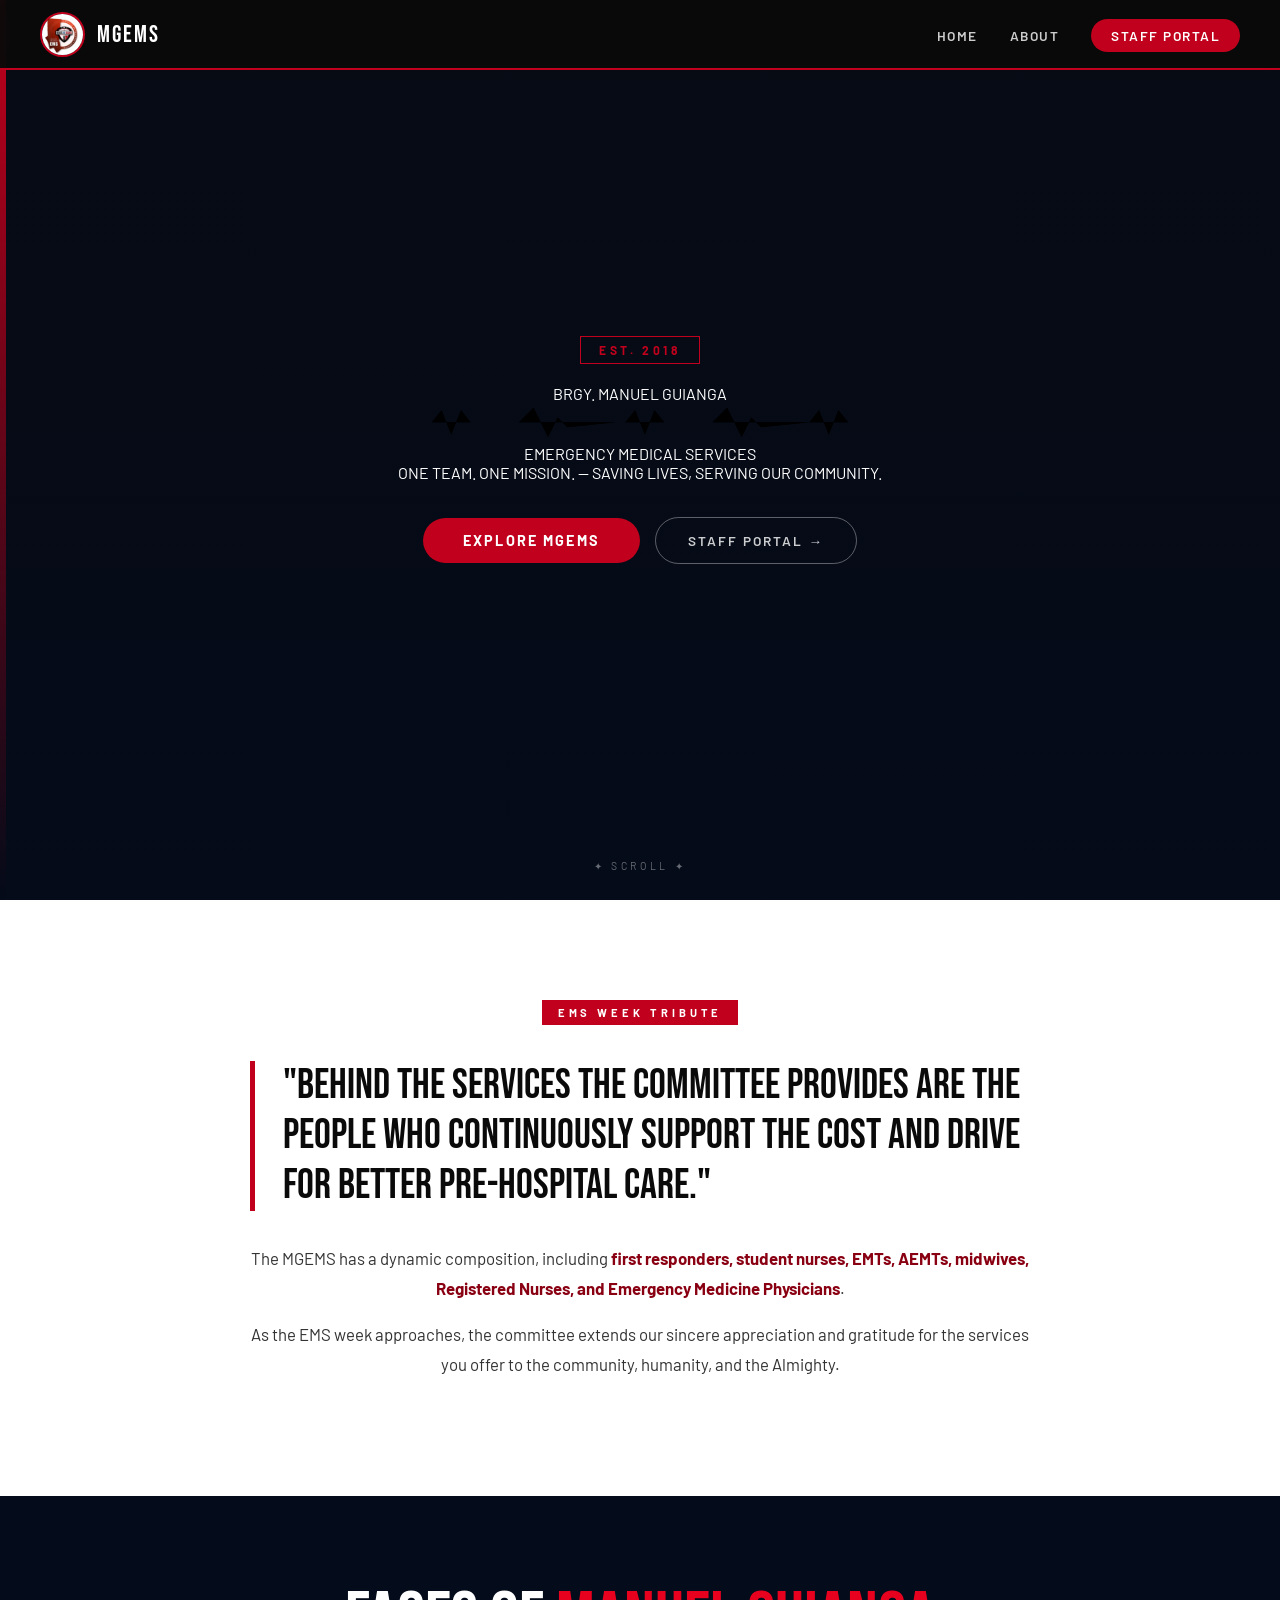
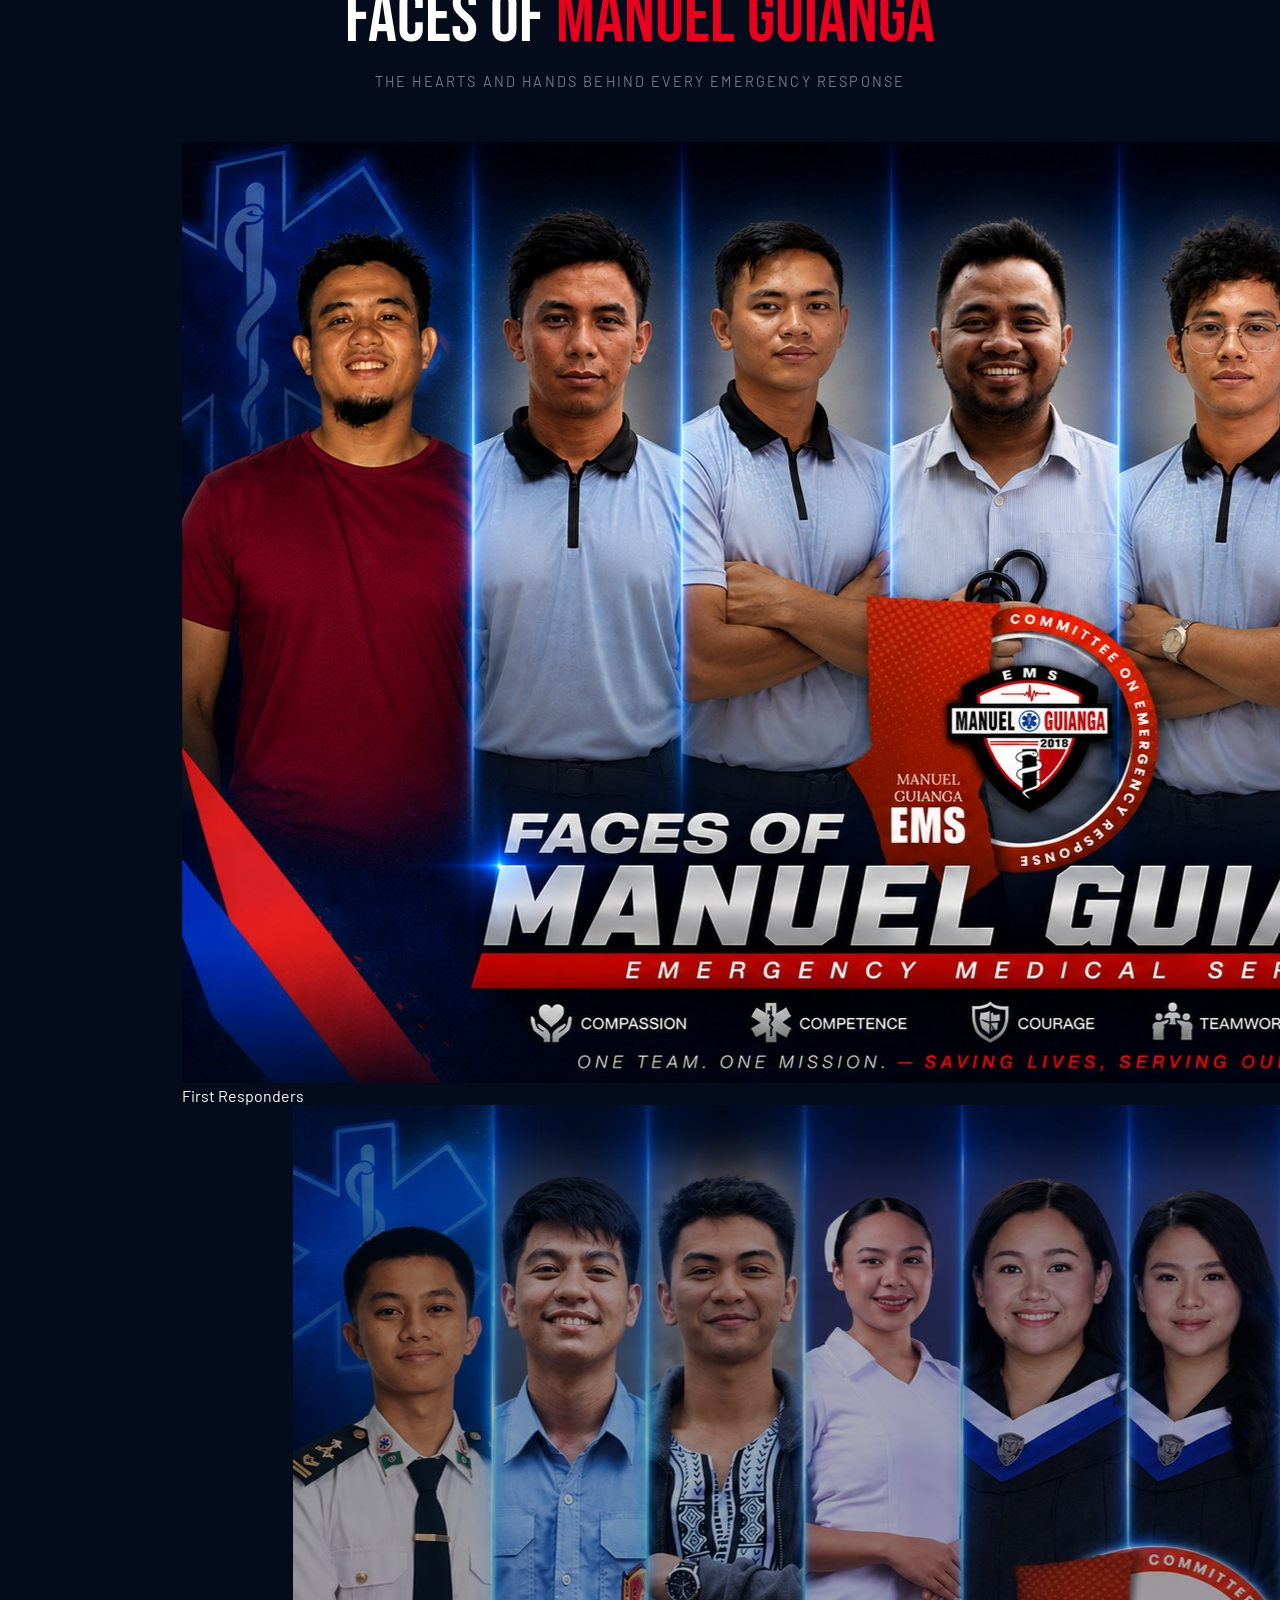
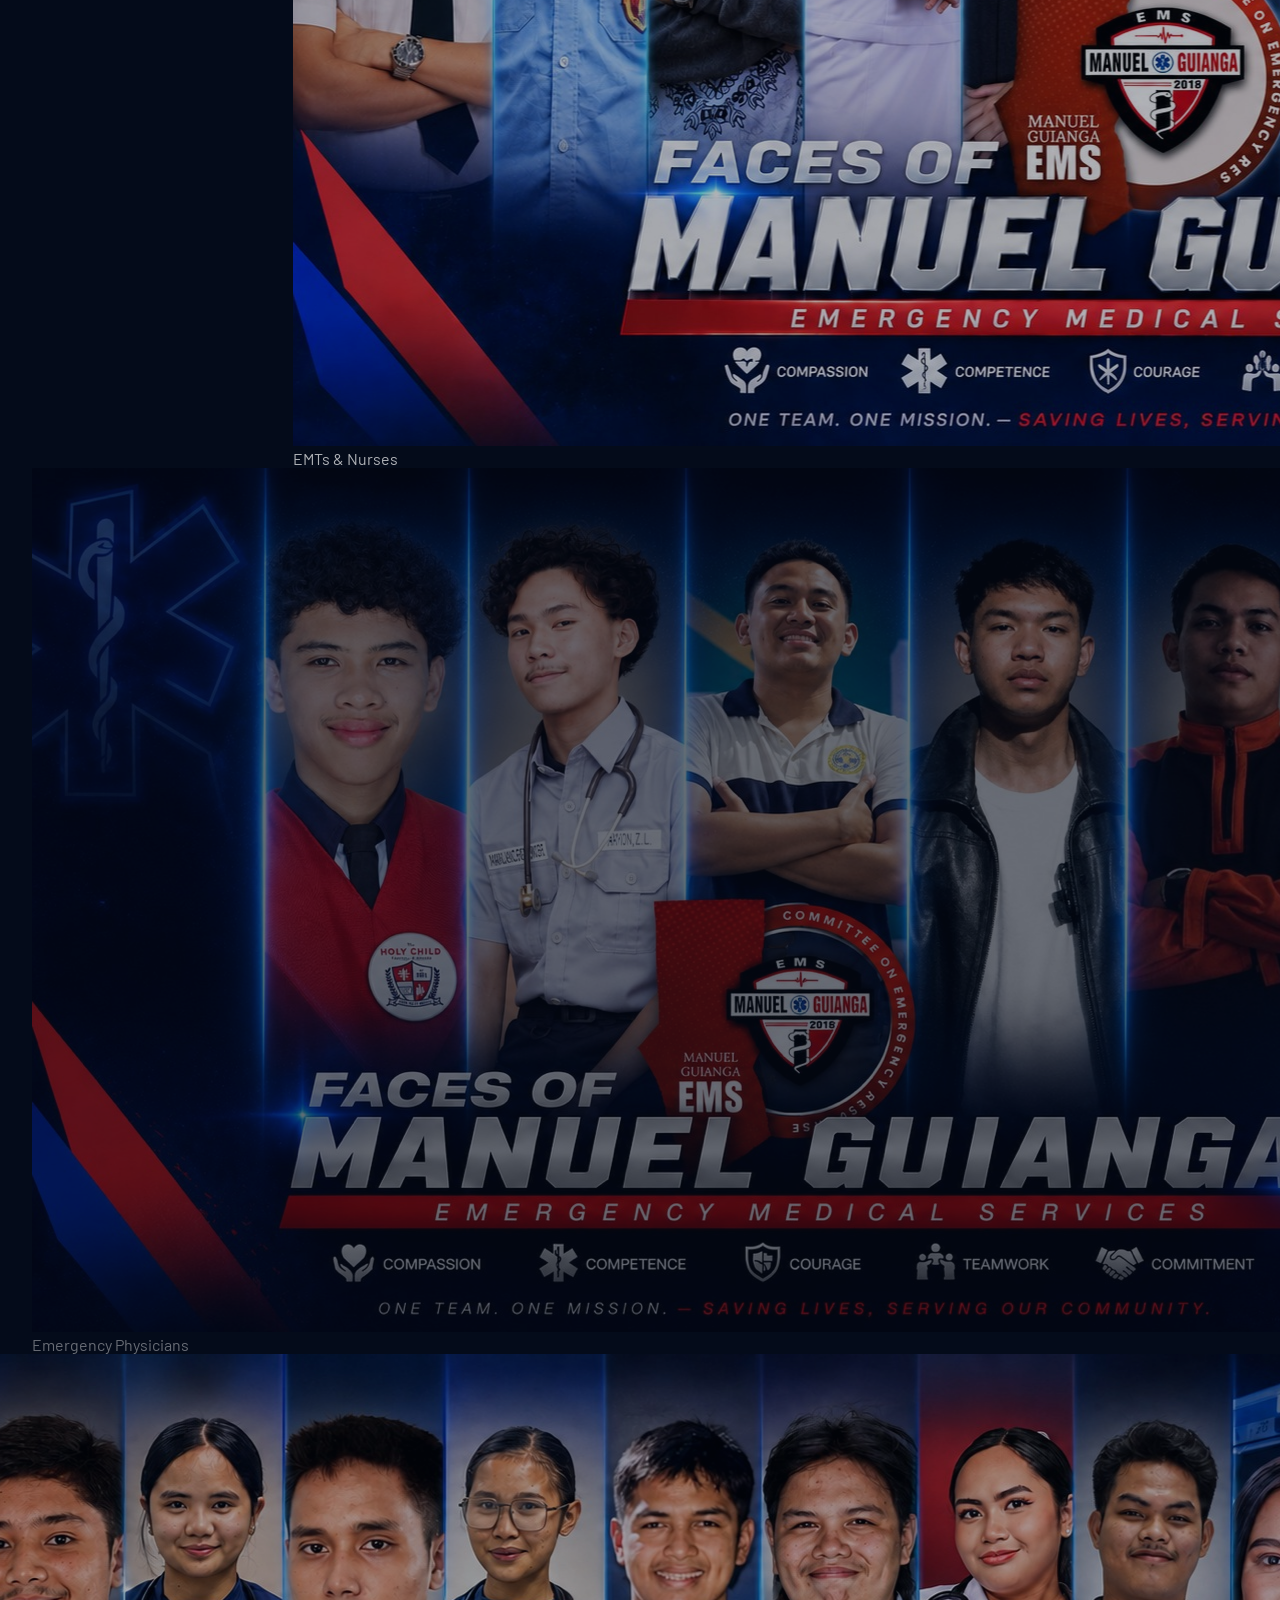
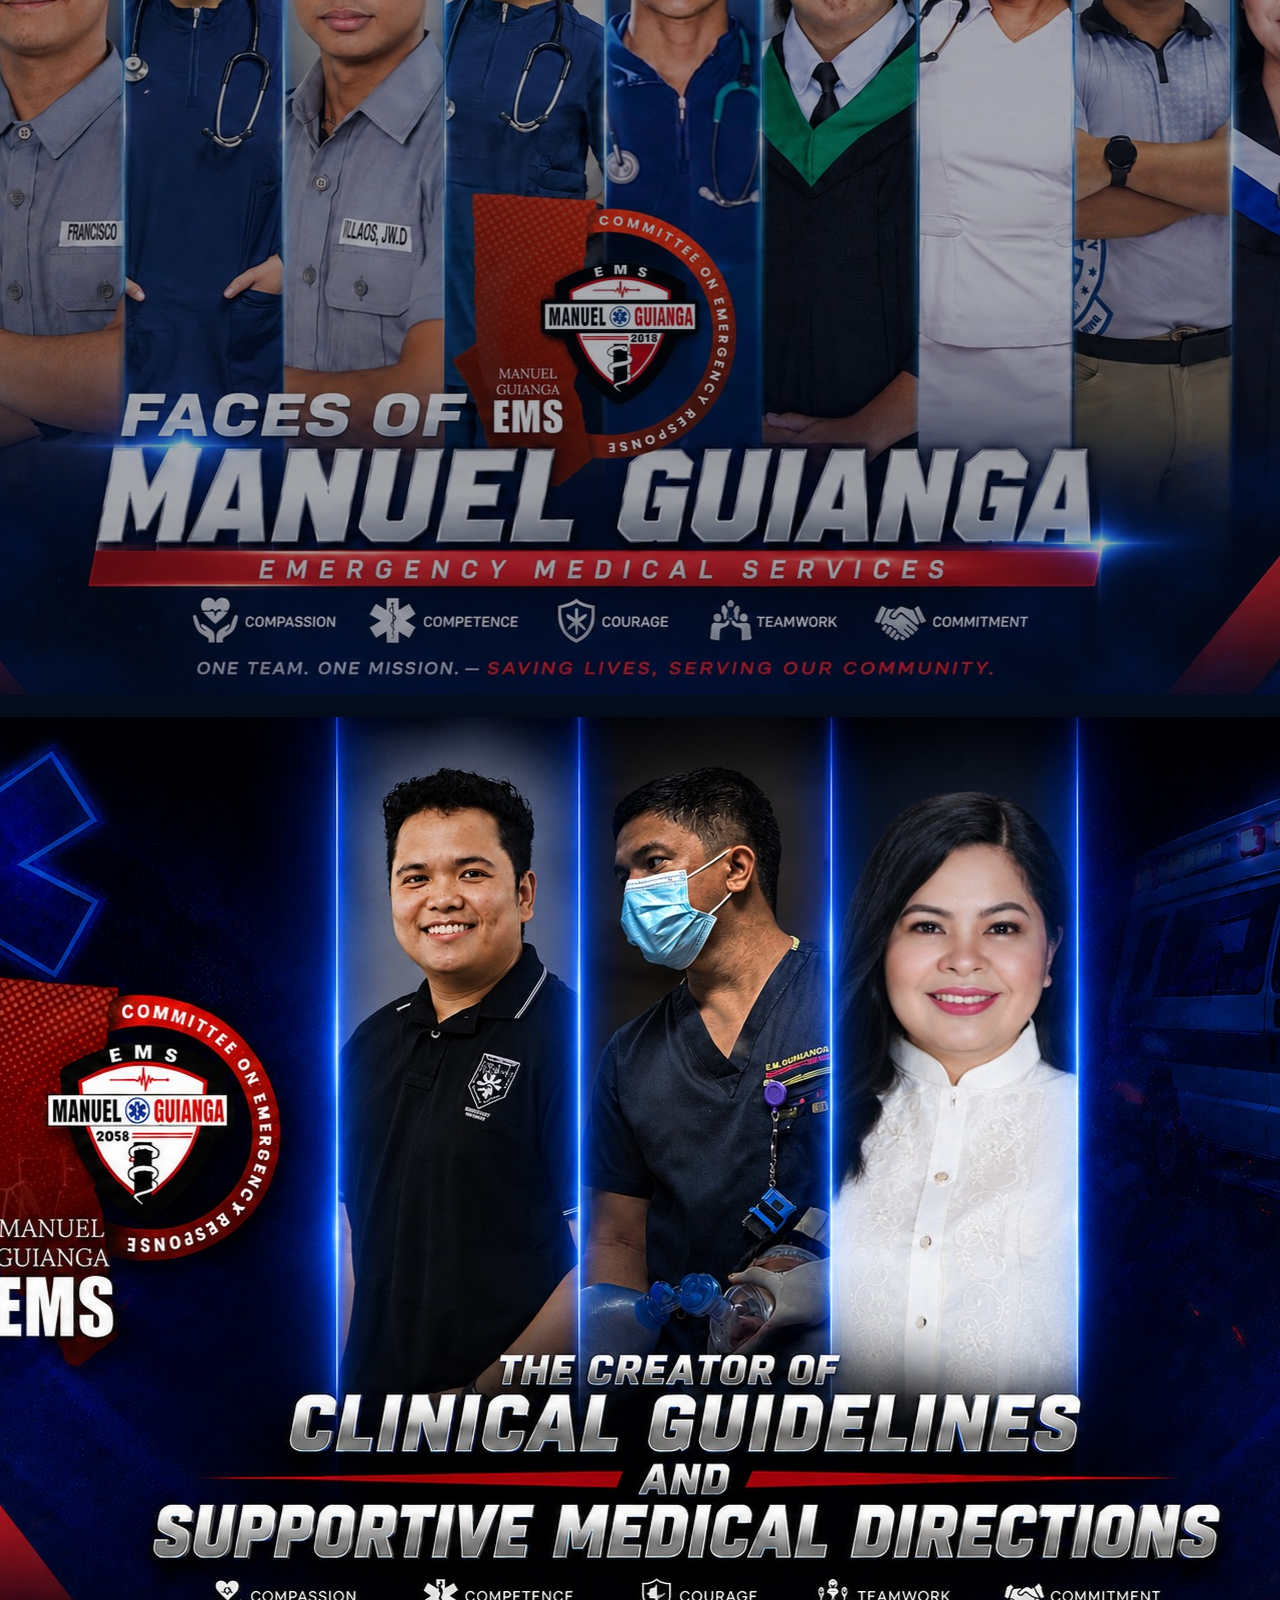
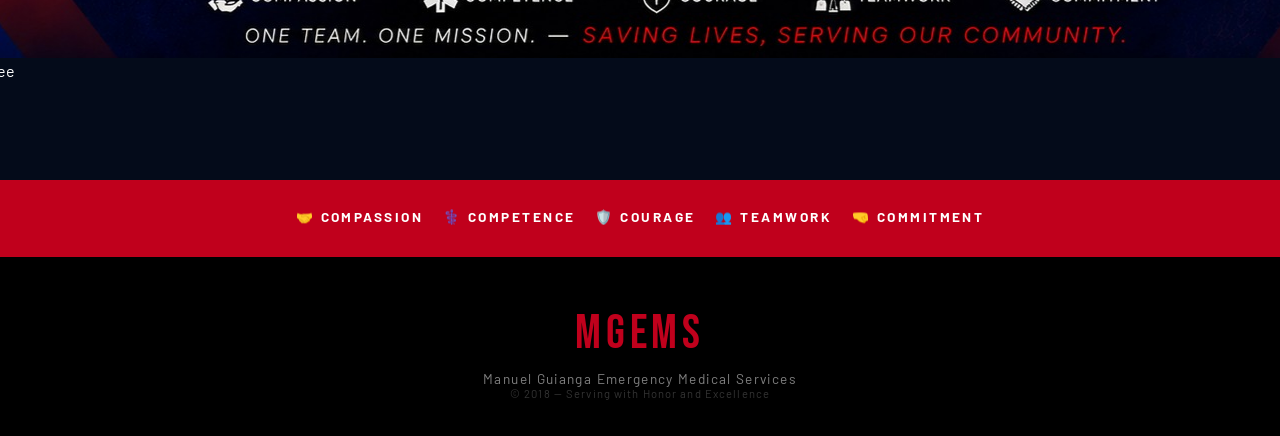
==== commit 49ecb545: "3D carousel with manual drag rotation - clean version" ====
--- a/index.html
+++ b/index.html
@@ -64,69 +64,36 @@
     </div>
   </section>
 
-  <!-- 3D DRAGGABLE CAROUSEL GALLERY -->
+  <!-- 3D CAROUSEL GALLERY WITH DRAG ROTATION -->
   <section class="gallery">
     <div class="gallery-header">
       <div class="gallery-title">FACES OF <span>MANUEL GUIANGA</span></div>
       <div class="gallery-sub">The hearts and hands behind every emergency response</div>
-      <div class="drag-hint">← Drag to rotate 360° →</div>
     </div>
     
     <div class="carousel-wrapper">
       <div class="carousel-3d" id="carousel3d">
         <div class="carousel-item" data-index="0">
           <img src="assets/photo1.jpg" alt="First Responders">
-          <div class="carousel-caption">
-            <span>First Responders</span>
-            <small>Rapid Response Team</small>
-          </div>
+          <div class="carousel-caption"><span>First Responders</span></div>
         </div>
         <div class="carousel-item" data-index="1">
           <img src="assets/photo2.jpg" alt="EMTs & Nurses">
-          <div class="carousel-caption">
-            <span>EMTs & Nurses</span>
-            <small>Primary Care Specialists</small>
-          </div>
+          <div class="carousel-caption"><span>EMTs & Nurses</span></div>
         </div>
         <div class="carousel-item" data-index="2">
           <img src="assets/photo3.jpg" alt="Emergency Physicians">
-          <div class="carousel-caption">
-            <span>Emergency Physicians</span>
-            <small>Medical Directors</small>
-          </div>
+          <div class="carousel-caption"><span>Emergency Physicians</span></div>
         </div>
         <div class="carousel-item" data-index="3">
           <img src="assets/photo4.jpg" alt="Support Team">
-          <div class="carousel-caption">
-            <span>Support Team</span>
-            <small>Logistics & Operations</small>
-          </div>
+          <div class="carousel-caption"><span>Support Team</span></div>
         </div>
         <div class="carousel-item" data-index="4">
           <img src="assets/photo5.jpg" alt="Leadership Committee">
-          <div class="carousel-caption">
-            <span>Leadership Committee</span>
-            <small>Strategic Command</small>
-          </div>
-        </div>
-        <div class="carousel-item" data-index="5">
-          <img src="assets/photo1.jpg" alt="Medical Response Unit">
-          <div class="carousel-caption">
-            <span>Medical Response Unit</span>
-            <small>24/7 Ready</small>
-          </div>
+          <div class="carousel-caption"><span>Leadership Committee</span></div>
         </div>
       </div>
-    </div>
-    
-    <!-- Navigation dots -->
-    <div class="carousel-nav">
-      <div class="nav-dot active" data-index="0"></div>
-      <div class="nav-dot" data-index="1"></div>
-      <div class="nav-dot" data-index="2"></div>
-      <div class="nav-dot" data-index="3"></div>
-      <div class="nav-dot" data-index="4"></div>
-      <div class="nav-dot" data-index="5"></div>
     </div>
   </section>
 
@@ -154,7 +121,7 @@
       document.querySelector('.nav-links').classList.toggle('open');
     }
 
-    // Smooth scroll for anchor links
+    // Smooth scroll
     document.querySelectorAll('a[href^="#"]').forEach(anchor => {
       anchor.addEventListener('click', function(e) {
         e.preventDefault();
@@ -166,7 +133,6 @@
     // ========== DRAGGABLE 3D CAROUSEL ==========
     const carousel = document.getElementById('carousel3d');
     const items = document.querySelectorAll('.carousel-item');
-    const navDots = document.querySelectorAll('.nav-dot');
     const totalItems = items.length;
     const angleStep = 360 / totalItems;
     let currentAngle = 0;
@@ -174,26 +140,18 @@
     let startX = 0;
     let startAngle = 0;
     let autoRotateInterval;
-    let isHovering = false;
-
-    // Position items around the circle
+
+    // Position items in circle
     function positionItems(angle) {
       items.forEach((item, index) => {
         const itemAngle = (index * angleStep + angle) % 360;
         const radian = (itemAngle * Math.PI) / 180;
-        const z = Math.sin(radian) * 320;
-        const x = Math.cos(radian) * 280;
-        item.style.transform = `translateX(${x}px) translateZ(${z}px) rotateY(${itemAngle}deg)`;
-        item.style.opacity = Math.abs(Math.sin(radian)) * 0.7 + 0.3;
-        item.style.zIndex = Math.floor(Math.abs(Math.sin(radian)) * 10);
-      });
-    }
-
-    // Update active dot
-    function updateActiveDot(angle) {
-      const activeIndex = Math.round(((360 - (angle % 360)) / angleStep)) % totalItems;
-      navDots.forEach((dot, idx) => {
-        dot.classList.toggle('active', idx === activeIndex);
+        const radius = 280;
+        const x = Math.sin(radian) * radius;
+        const z = Math.cos(radian) * radius;
+        item.style.transform = `translateX(${x}px) translateZ(${z}px)`;
+        item.style.opacity = 0.4 + (Math.cos(radian) + 1) / 2.5;
+        item.style.zIndex = Math.floor((Math.cos(radian) + 1) * 5);
       });
     }
 
@@ -201,19 +159,14 @@
     function startAutoRotate() {
       if (autoRotateInterval) clearInterval(autoRotateInterval);
       autoRotateInterval = setInterval(() => {
-        if (!isHovering && !isDragging) {
-          currentAngle = (currentAngle + 1) % 360;
+        if (!isDragging) {
+          currentAngle = (currentAngle + 0.8) % 360;
           positionItems(currentAngle);
-          updateActiveDot(currentAngle);
         }
       }, 50);
     }
 
-    function stopAutoRotate() {
-      if (autoRotateInterval) clearInterval(autoRotateInterval);
-    }
-
-    // Mouse/Touch Drag Events
+    // Drag Events
     function onDragStart(e) {
       isDragging = true;
       startX = e.type === 'mousedown' ? e.clientX : e.touches[0].clientX;
@@ -225,10 +178,8 @@
       if (!isDragging) return;
       const clientX = e.type === 'mousemove' ? e.clientX : e.touches[0].clientX;
       const deltaX = clientX - startX;
-      const newAngle = startAngle + (deltaX / 3);
-      currentAngle = ((newAngle % 360) + 360) % 360;
+      currentAngle = startAngle + (deltaX / 2);
       positionItems(currentAngle);
-      updateActiveDot(currentAngle);
     }
 
     function onDragEnd() {
@@ -236,39 +187,19 @@
       carousel.style.cursor = 'grab';
     }
 
-    // Hover events
-    carousel.addEventListener('mouseenter', () => { isHovering = true; });
-    carousel.addEventListener('mouseleave', () => { isHovering = false; });
-
-    // Drag events
+    // Event listeners
     carousel.addEventListener('mousedown', onDragStart);
     window.addEventListener('mousemove', onDragMove);
     window.addEventListener('mouseup', onDragEnd);
-    
-    // Touch events for mobile
     carousel.addEventListener('touchstart', onDragStart);
     window.addEventListener('touchmove', onDragMove);
     window.addEventListener('touchend', onDragEnd);
-
-    // Navigation dot clicks
-    navDots.forEach((dot, index) => {
-      dot.addEventListener('click', () => {
-        const targetAngle = (360 - (index * angleStep)) % 360;
-        currentAngle = targetAngle;
-        positionItems(currentAngle);
-        updateActiveDot(currentAngle);
-      });
-    });
-
-    // Initial position
+    
+    carousel.style.cursor = 'grab';
+
+    // Initialize
     positionItems(0);
-    updateActiveDot(0);
     startAutoRotate();
-
-    // Cleanup on page unload
-    window.addEventListener('beforeunload', () => {
-      stopAutoRotate();
-    });
   </script>
 </body>
 </html>
--- a/style.css
+++ b/style.css
@@ -1,24 +1,40 @@
 /* ═══════════════════════════════════════
    MGEMS — BRGY. MANUEL GUIANGA EMS
    Theme: White + Red, Bold & Official
-   ENHANCED VERSION with 3D Carousel
 ═══════════════════════════════════════ */
 
-* {
+:root {
+  --red: #c0001c;
+  --red-dark: #8a0013;
+  --red-light: #e8001f;
+  --white: #ffffff;
+  --off-white: #f5f5f5;
+  --dark: #0a0a0a;
+  --dark-blue: #040b1a;
+  --gray: #888;
+  --font-display: 'Bebas Neue', sans-serif;
+  --font-body: 'Barlow', sans-serif;
+}
+
+*, *::before, *::after {
+  box-sizing: border-box;
   margin: 0;
   padding: 0;
-  box-sizing: border-box;
+}
+
+html {
+  scroll-behavior: smooth;
 }
 
 body {
-  font-family: 'Barlow', sans-serif;
-  background: #0a0a0a;
-  color: white;
+  font-family: var(--font-body);
+  background: var(--dark);
+  color: var(--white);
   overflow-x: hidden;
 }
 
 /* ─────────────────────────────────────────
-   NAVBAR - Enhanced
+   NAVBAR 
    ───────────────────────────────────────── */
 .navbar {
   position: fixed;
@@ -33,12 +49,7 @@
   height: 70px;
   background: rgba(10, 10, 10, 0.95);
   backdrop-filter: blur(12px);
-  border-bottom: 2px solid #c0001c;
-  transition: all 0.3s ease;
-}
-
-.navbar:hover {
-  background: rgba(10, 10, 10, 0.98);
+  border-bottom: 2px solid var(--red);
 }
 
 .nav-logo {
@@ -52,35 +63,14 @@
   height: 45px;
   border-radius: 50%;
   object-fit: cover;
-  border: 2px solid #c0001c;
-  transition: transform 0.3s ease;
-}
-
-.nav-logo-img:hover {
-  transform: rotate(360deg);
+  border: 2px solid var(--red);
 }
 
 .nav-brand {
-  font-family: 'Bebas Neue', sans-serif;
+  font-family: var(--font-display);
   font-size: 1.5rem;
   color: white;
   letter-spacing: 2px;
-  position: relative;
-}
-
-.nav-brand::after {
-  content: '';
-  position: absolute;
-  bottom: -2px;
-  left: 0;
-  width: 0;
-  height: 2px;
-  background: #c0001c;
-  transition: width 0.3s ease;
-}
-
-.nav-logo:hover .nav-brand::after {
-  width: 100%;
 }
 
 .nav-links {
@@ -96,44 +86,22 @@
   text-transform: uppercase;
   color: rgba(255, 255, 255, 0.8);
   text-decoration: none;
-  transition: all 0.3s ease;
-  position: relative;
-}
-
-.nav-links a::after {
-  content: '';
-  position: absolute;
-  bottom: -5px;
-  left: 0;
-  width: 0;
-  height: 2px;
-  background: #c0001c;
-  transition: width 0.3s ease;
-}
-
-.nav-links a:hover::after {
-  width: 100%;
+  transition: color 0.2s;
 }
 
 .nav-links a:hover {
-  color: #c0001c;
+  color: var(--red);
 }
 
 .nav-login-btn {
-  background: #c0001c;
+  background: var(--red);
   color: white !important;
   padding: 8px 20px;
   border-radius: 30px;
 }
 
-.nav-login-btn::after {
-  display: none;
-}
-
 .nav-login-btn:hover {
-  background: #8a0013;
-  transform: translateY(-2px);
-  box-shadow: 0 5px 15px rgba(192, 0, 28, 0.4);
+  background: var(--red-dark);
 }
 
 .hamburger {
@@ -147,15 +115,10 @@
   width: 24px;
   height: 2px;
   background: white;
-  transition: 0.3s;
-}
-
-.hamburger:hover span {
-  background: #c0001c;
-}
-
-/* ─────────────────────────────────────────
-   HERO SECTION - Enhanced
+}
+
+/* ─────────────────────────────────────────
+   HERO SECTION 
    ───────────────────────────────────────── */
 .hero {
   position: relative;
@@ -169,6 +132,7 @@
 
 .hero-video {
   position: absolute;
+  inset: 0;
   width: 100%;
   height: 100%;
   object-fit: cover;
@@ -178,35 +142,462 @@
 .hero-overlay {
   position: absolute;
   inset: 0;
-  background: linear-gradient(135deg, rgba(0,0,0,0.6) 0%, rgba(0,0,0,0.8) 100%);
+  background: linear-gradient(
+    to bottom,
+    rgba(4, 11, 26, 0.6) 0%,
+    rgba(4, 11, 26, 0.75) 50%,
+    rgba(4, 11, 26, 0.95) 100%
+  );
   z-index: 1;
 }
 
 .hero::before {
+  content: '';
+  position: absolute;
+  left: 0;
+  top: 0;
+  bottom: 0;
+  width: 6px;
+  background: linear-gradient(to bottom, var(--red), transparent);
+  z-index: 3;
+}
+
+.hero-content {
+  position: relative;
+  z-index: 2;
+  text-align: center;
+  padding: 0 24px;
+  animation: fadeUp 1.1s ease both;
+}
+
+/* ECG Background Animation - BEHIND THE TITLE */
+.ecg-background {
+  position: relative;
+  width: 100%;
+  max-width: 1000px;
+  margin: 0 auto 15px auto;
+  height: 100px;
+  overflow: visible;
+  z-index: 1;
+}
+
+.ecg-svg-back {
+  width: 100%;
+  height: 100%;
+  display: block;
+}
+
+.ecg-line-back {
+  fill: none;
+  stroke: rgba(232, 0, 31, 0.55);
+  stroke-width: 2.5;
+  stroke-linecap: round;
+  stroke-linejoin: round;
+  stroke-dasharray: 2500;
+  stroke-dashoffset: 2500;
+  animation: ecgDrawBack 4s ease-in-out infinite;
+}
+
+.ecg-glow-back {
+  fill: none;
+  stroke: rgba(255, 32, 64, 0.2);
+  stroke-width: 10;
+  stroke-linecap: round;
+  stroke-linejoin: round;
+  stroke-dasharray: 2500;
+  stroke-dashoffset: 2500;
+  animation: ecgDrawBack 4s ease-in-out infinite;
+  filter: blur(6px);
+}
+
+@keyframes ecgDrawBack {
+  0% {
+    stroke-dashoffset: 2500;
+    opacity: 0;
+  }
+  10% {
+    opacity: 0.6;
+  }
+  60% {
+    stroke-dashoffset: 0;
+    opacity: 0.85;
+  }
+  100% {
+    stroke-dashoffset: 0;
+    opacity: 0.2;
+  }
+}
+
+.hero-badge {
+  display: inline-block;
+  border: 1.5px solid var(--red);
+  color: var(--red);
+  font-weight: 700;
+  font-size: 0.75rem;
+  letter-spacing: 0.3em;
+  padding: 6px 18px;
+  margin-bottom: 20px;
+  text-transform: uppercase;
+  position: relative;
+  z-index: 2;
+}
+
+.hero-title {
+  font-family: var(--font-display);
+  font-size: clamp(3rem, 9vw, 8rem);
+  line-height: 0.95;
+  letter-spacing: 0.02em;
+  text-transform: uppercase;
+  color: var(--white);
+  text-shadow: 0 0 40px rgba(0, 0, 0, 0.9), 0 2px 4px rgba(0, 0, 0, 1);
+  position: relative;
+  z-index: 2;
+}
+
+.hero-title .thin {
+  font-family: var(--font-body);
+  font-weight: 300;
+  font-size: 0.35em;
+  display: block;
+  letter-spacing: 0.5em;
+  color: rgba(255, 255, 255, 0.85);
+  margin-bottom: 4px;
+}
+
+.hero-sub {
+  font-size: clamp(0.75rem, 2vw, 1.1rem);
+  letter-spacing: 0.5em;
+  font-weight: 600;
+  color: var(--red-light);
+  margin-top: 15px;
+  text-transform: uppercase;
+  position: relative;
+  z-index: 2;
+}
+
+.hero-tagline {
+  margin-top: 20px;
+  font-size: 0.85rem;
+  letter-spacing: 0.15em;
+  color: rgba(255, 255, 255, 0.55);
+  position: relative;
+  z-index: 2;
+}
+
+.hero-cta {
+  display: inline-block;
+  margin-top: 36px;
+  padding: 14px 40px;
+  background: var(--red);
+  color: white;
+  font-weight: 700;
+  font-size: 0.9rem;
+  letter-spacing: 0.15em;
+  text-transform: uppercase;
+  text-decoration: none;
+  border-radius: 40px;
+  transition: 0.2s;
+  position: relative;
+  z-index: 2;
+}
+
+.hero-cta:hover {
+  background: var(--red-dark);
+  transform: translateY(-2px);
+}
+
+.hero-login {
+  display: inline-block;
+  margin-top: 12px;
+  margin-left: 12px;
+  padding: 14px 32px;
+  border: 1.5px solid rgba(255, 255, 255, 0.35);
+  color: rgba(255, 255, 255, 0.8);
+  font-weight: 600;
+  font-size: 0.85rem;
+  letter-spacing: 0.15em;
+  text-transform: uppercase;
+  text-decoration: none;
+  border-radius: 40px;
+  transition: all 0.2s;
+  position: relative;
+  z-index: 2;
+}
+
+.hero-login:hover {
+  border-color: var(--red);
+  color: white;
+  background: rgba(192, 0, 28, 0.18);
+  transform: translateY(-2px);
+}
+
+.scroll-hint {
+  position: absolute;
+  bottom: 28px;
+  left: 50%;
+  transform: translateX(-50%);
+  font-size: 0.65rem;
+  letter-spacing: 0.35em;
+  color: rgba(255, 255, 255, 0.4);
+  animation: bounce 2s infinite;
+  z-index: 2;
+}
+
+/* ─────────────────────────────────────────
+   ABOUT SECTION 
+   ───────────────────────────────────────── */
+.about {
+  background: white;
+  color: var(--dark);
+  padding: 100px 24px;
+}
+
+.about-inner {
+  max-width: 780px;
+  margin: 0 auto;
+  text-align: center;
+}
+
+.about-label {
+  display: inline-block;
+  background: var(--red);
+  color: white;
+  font-size: 0.7rem;
+  font-weight: 700;
+  letter-spacing: 0.35em;
+  padding: 6px 16px;
+  text-transform: uppercase;
+  margin-bottom: 36px;
+}
+
+.about-quote {
+  font-family: var(--font-display);
+  font-size: clamp(1.6rem, 4vw, 2.6rem);
+  line-height: 1.2;
+  color: var(--dark);
+  border-left: 5px solid var(--red);
+  padding-left: 28px;
+  text-align: left;
+  margin-bottom: 32px;
+}
+
+.about-body {
+  font-size: 1.05rem;
+  line-height: 1.8;
+  color: #333;
+  margin-bottom: 16px;
+}
+
+.about-body strong {
+  color: var(--red-dark);
+}
+
+.divider {
+  display: flex;
+  align-items: center;
+  gap: 16px;
+  margin-top: 48px;
+  justify-content: center;
+}
+
+.divider span:not(.cross) {
+  flex: 1;
+  max-width: 120px;
+  height: 1px;
+  background: rgba(0, 0, 0, 0.15);
+}
+
+.divider .cross {
+  color: var(--red);
+  font-size: 1.2rem;
+}
+
+/* ─────────────────────────────────────────
+   GALLERY SECTION - ORIGINAL (Keep as is)
+   ───────────────────────────────────────── */
+.gallery {
+  background: var(--dark-blue);
+  padding: 80px 24px 100px;
+}
+
+.gallery-header {
+  text-align: center;
+  margin-bottom: 52px;
+}
+
+.gallery-title {
+  font-family: var(--font-display);
+  font-size: clamp(2.2rem, 6vw, 4.5rem);
+  color: white;
+}
+
+.gallery-title span {
+  color: var(--red-light);
+}
+
+.gallery-sub {
+  margin-top: 10px;
+  font-size: 0.9rem;
+  color: rgba(255, 255, 255, 0.45);
+  letter-spacing: 0.15em;
+  text-transform: uppercase;
+}
+
+.gallery-grid {
+  display: grid;
+  grid-template-columns: repeat(3, 1fr);
+  gap: 12px;
+  max-width: 1200px;
+  margin: 0 auto;
+}
+
+.gallery-card {
+  position: relative;
+  overflow: hidden;
+  cursor: pointer;
+  opacity: 0;
+  transform: translateY(30px);
+  transition: opacity 0.6s ease, transform 0.6s ease;
+  border-radius: 12px;
+}
+
+.gallery-card.visible {
+  opacity: 1;
+  transform: translateY(0);
+}
+
+.gallery-card.wide {
+  grid-column: span 2;
+}
+
+.gallery-card img {
+  width: 100%;
+  height: 340px;
+  object-fit: cover;
+  transition: transform 0.5s ease;
+  filter: brightness(0.85);
+}
+
+.gallery-card:hover img {
+  transform: scale(1.05);
+  filter: brightness(1);
+}
+
+.card-overlay {
+  position: absolute;
+  bottom: 0;
+  left: 0;
+  right: 0;
+  background: linear-gradient(to top, rgba(192, 0, 28, 0.9), transparent);
+  padding: 32px 20px 18px;
+  transform: translateY(100%);
+  transition: transform 0.35s ease;
+}
+
+.gallery-card:hover .card-overlay {
+  transform: translateY(0);
+}
+
+.card-overlay span {
+  font-weight: 700;
+  font-size: 0.85rem;
+  letter-spacing: 0.15em;
+  text-transform: uppercase;
+  color: white;
+}
+
+.gallery-card::after {
   content: '';
   position: absolute;
   top: 0;
   left: 0;
   right: 0;
-  height: 100%;
-  background: radial-gradient(ellipse at center, transparent 0%, rgba(0,0,0,0.3) 100%);
-  z-index: 1;
-  pointer-events: none;
-}
-
-.hero-content {
-  position: relative;
-  z-index: 2;
+  height: 3px;
+  background: var(--red);
+  transform: scaleX(0);
+  transform-origin: left;
+  transition: transform 0.3s ease;
+}
+
+.gallery-card:hover::after {
+  transform: scaleX(1);
+}
+
+/* ─────────────────────────────────────────
+   VALUES BAR 
+   ───────────────────────────────────────── */
+.values {
+  background: var(--red);
+  padding: 28px 24px;
+}
+
+.values-inner {
+  max-width: 900px;
+  margin: 0 auto;
+  display: flex;
+  align-items: center;
+  justify-content: center;
+  gap: 20px;
+  flex-wrap: wrap;
+}
+
+.value-item {
+  font-size: 0.85rem;
+  font-weight: 700;
+  letter-spacing: 0.18em;
+  text-transform: uppercase;
+  color: white;
+  display: flex;
+  align-items: center;
+  gap: 8px;
+}
+
+.val-icon {
+  font-size: 1rem;
+}
+
+.sep {
+  color: rgba(255, 255, 255, 0.4);
+  font-size: 1.1rem;
+}
+
+/* ─────────────────────────────────────────
+   FOOTER 
+   ───────────────────────────────────────── */
+.footer {
+  background: #000;
   text-align: center;
-  padding: 0 20px;
-  width: 100%;
-  animation: fadeInUp 1s ease-out;
-}
-
-@keyframes fadeInUp {
+  padding: 48px 24px 36px;
+  border-top: 4px solid var(--red);
+}
+
+.footer-logo {
+  font-family: var(--font-display);
+  font-size: 3rem;
+  letter-spacing: 0.1em;
+  color: var(--red);
+  margin-bottom: 8px;
+}
+
+.footer p {
+  font-size: 0.85rem;
+  color: rgba(255, 255, 255, 0.5);
+  letter-spacing: 0.1em;
+}
+
+.footer-small {
+  font-size: 0.72rem !important;
+  margin-top: 6px;
+  color: rgba(255, 255, 255, 0.3) !important;
+}
+
+/* ─────────────────────────────────────────
+   ANIMATIONS 
+   ───────────────────────────────────────── */
+@keyframes fadeUp {
   from {
     opacity: 0;
-    transform: translateY(30px);
+    transform: translateY(28px);
   }
   to {
     opacity: 1;
@@ -214,523 +605,17 @@
   }
 }
 
-.hero-badge {
-  display: inline-block;
-  border: 2px solid #c0001c;
-  color: #c0001c;
-  font-weight: 700;
-  font-size: 0.75rem;
-  letter-spacing: 0.3em;
-  padding: 8px 24px;
-  margin-bottom: 25px;
-  text-transform: uppercase;
-  background: rgba(192, 0, 28, 0.1);
-  backdrop-filter: blur(4px);
-  border-radius: 30px;
-}
-
-.main-title {
-  font-family: 'Bebas Neue', sans-serif;
-  font-size: clamp(2.5rem, 6vw, 4rem);
-  letter-spacing: 3px;
-  color: white;
-  text-shadow: 0 0 30px rgba(0,0,0,0.5);
-  margin-bottom: 10px;
-  position: relative;
-  display: inline-block;
-}
-
-.main-title::before {
-  content: '⚕️';
-  position: absolute;
-  left: -40px;
-  top: 50%;
-  transform: translateY(-50%);
-  font-size: 1.5rem;
-  opacity: 0.7;
-}
-
-.main-title::after {
-  content: '⚕️';
-  position: absolute;
-  right: -40px;
-  top: 50%;
-  transform: translateY(-50%);
-  font-size: 1.5rem;
-  opacity: 0.7;
-}
-
-/* ECG CONTAINER - Enhanced */
-.ecg-container {
-  position: relative;
-  max-width: 800px;
-  margin: 0 auto;
-  height: 100px;
-}
-
-.ecg-svg {
-  position: absolute;
-  top: 50%;
-  left: 0;
-  transform: translateY(-50%);
-  width: 100%;
-  height: 80px;
-}
-
-.ecg-line {
-  fill: none;
-  stroke: #c0001c;
-  stroke-width: 2.5;
-  stroke-linecap: round;
-  stroke-linejoin: round;
-  stroke-dasharray: 2500;
-  stroke-dashoffset: 2500;
-  animation: drawLine 3.5s linear infinite;
-}
-
-.ecg-line-glow {
-  fill: none;
-  stroke: rgba(192, 0, 28, 0.3);
-  stroke-width: 8;
-  stroke-linecap: round;
-  stroke-linejoin: round;
-  stroke-dasharray: 2500;
-  stroke-dashoffset: 2500;
-  animation: drawLine 3.5s linear infinite;
-  filter: blur(4px);
-}
-
-@keyframes drawLine {
-  0% { stroke-dashoffset: 2500; opacity: 0; }
-  15% { opacity: 0.8; }
-  60% { stroke-dashoffset: 0; opacity: 0.9; }
-  100% { stroke-dashoffset: 0; opacity: 0; }
-}
-
-.ems-title {
-  font-family: 'Bebas Neue', sans-serif;
-  font-size: clamp(2rem, 5vw, 3.5rem);
-  letter-spacing: 4px;
-  color: #e8001f;
-  text-shadow: 0 0 20px rgba(232, 0, 31, 0.3);
-  margin: 15px 0 20px;
-  position: relative;
-  display: inline-block;
-  padding: 0 20px;
-  background: linear-gradient(135deg, #e8001f, #c0001c);
-  -webkit-background-clip: text;
-  background-clip: text;
-  color: transparent;
-  text-shadow: none;
-}
-
-.tagline {
-  font-size: clamp(0.7rem, 1.8vw, 0.85rem);
-  letter-spacing: 4px;
-  font-weight: 500;
-  color: rgba(255,255,255,0.7);
-  margin-bottom: 15px;
-}
-
-.tagline-red {
-  color: #e8001f;
-  font-weight: 600;
-}
-
-.hero-buttons {
-  margin-top: 40px;
-}
-
-.hero-cta {
-  display: inline-block;
-  padding: 12px 35px;
-  background: #c0001c;
-  color: white;
-  text-decoration: none;
-  border-radius: 40px;
-  font-weight: 700;
-  font-size: 0.85rem;
-  letter-spacing: 2px;
-  text-transform: uppercase;
-  transition: all 0.3s ease;
-  position: relative;
-  overflow: hidden;
-}
-
-.hero-cta::before {
-  content: '';
-  position: absolute;
-  top: 0;
-  left: -100%;
-  width: 100%;
-  height: 100%;
-  background: linear-gradient(90deg, transparent, rgba(255,255,255,0.2), transparent);
-  transition: left 0.5s ease;
-}
-
-.hero-cta:hover::before {
-  left: 100%;
-}
-
-.hero-cta:hover {
-  background: #8a0013;
-  transform: translateY(-2px);
-  box-shadow: 0 10px 25px rgba(192, 0, 28, 0.4);
-}
-
-.hero-login {
-  display: inline-block;
-  margin-left: 15px;
-  padding: 12px 30px;
-  border: 2px solid rgba(255,255,255,0.3);
-  color: white;
-  text-decoration: none;
-  border-radius: 40px;
-  font-weight: 600;
-  font-size: 0.85rem;
-  letter-spacing: 2px;
-  text-transform: uppercase;
-  transition: all 0.3s ease;
-}
-
-.hero-login:hover {
-  border-color: #c0001c;
-  background: rgba(192,0,28,0.15);
-  transform: translateY(-2px);
-}
-
-.scroll-hint {
-  position: absolute;
-  bottom: 28px;
-  left: 50%;
-  transform: translateX(-50%);
-  font-size: 0.7rem;
-  letter-spacing: 0.35em;
-  color: rgba(255,255,255,0.4);
-  animation: bounce 2s infinite;
-  z-index: 2;
-}
-
 @keyframes bounce {
-  0%,100% { transform: translateX(-50%) translateY(0); }
-  50% { transform: translateX(-50%) translateY(8px); }
-}
-
-/* ─────────────────────────────────────────
-   ABOUT SECTION - Enhanced
-   ───────────────────────────────────────── */
-.about {
-  background: linear-gradient(135deg, #ffffff 0%, #f5f5f5 100%);
-  padding: 100px 24px;
-  position: relative;
-}
-
-.about::before {
-  content: '';
-  position: absolute;
-  top: 0;
-  left: 0;
-  right: 0;
-  height: 4px;
-  background: linear-gradient(90deg, #c0001c, #e8001f, #c0001c);
-}
-
-.about-inner {
-  max-width: 800px;
-  margin: 0 auto;
-  text-align: center;
-}
-
-.about-label {
-  background: #c0001c;
-  color: white;
-  display: inline-block;
-  padding: 6px 20px;
-  font-size: 0.7rem;
-  letter-spacing: 0.2em;
-  margin-bottom: 40px;
-  border-radius: 30px;
-}
-
-.about-quote {
-  font-family: 'Bebas Neue', sans-serif;
-  font-size: clamp(1.5rem, 4vw, 2.2rem);
-  border-left: 5px solid #c0001c;
-  padding-left: 25px;
-  text-align: left;
-  color: #1a1a2e;
-  margin-bottom: 30px;
-  font-weight: 500;
-}
-
-.about-body {
-  color: #555;
-  line-height: 1.8;
-  margin-bottom: 15px;
-  font-size: 1.05rem;
-}
-
-.about-body strong {
-  color: #c0001c;
-  font-weight: 700;
-}
-
-/* ─────────────────────────────────────────
-   3D DRAGGABLE CAROUSEL - Enhanced
-   ───────────────────────────────────────── */
-.gallery {
-  background: linear-gradient(135deg, #0a0e1a 0%, #0d1220 100%);
-  padding: 80px 24px 120px;
-  overflow: hidden;
-  position: relative;
-}
-
-.gallery::before {
-  content: '';
-  position: absolute;
-  top: 0;
-  left: 0;
-  right: 0;
-  height: 1px;
-  background: linear-gradient(90deg, transparent, #c0001c, transparent);
-}
-
-.gallery-header {
-  text-align: center;
-  margin-bottom: 60px;
-}
-
-.gallery-title {
-  font-family: 'Bebas Neue', sans-serif;
-  font-size: clamp(2rem, 5vw, 3.5rem);
-  color: white;
-  letter-spacing: 2px;
-}
-
-.gallery-title span {
-  color: #e8001f;
-  position: relative;
-  display: inline-block;
-}
-
-.gallery-title span::after {
-  content: '';
-  position: absolute;
-  bottom: -5px;
-  left: 0;
-  right: 0;
-  height: 2px;
-  background: #e8001f;
-  transform: scaleX(0);
-  transition: transform 0.3s ease;
-}
-
-.gallery-title:hover span::after {
-  transform: scaleX(1);
-}
-
-.gallery-sub {
-  color: rgba(255,255,255,0.5);
-  letter-spacing: 2px;
-  margin-top: 10px;
-}
-
-.drag-hint {
-  margin-top: 20px;
-  font-size: 0.75rem;
-  color: rgba(255,255,255,0.35);
-  letter-spacing: 1px;
-  animation: pulse 2s infinite;
-}
-
-@keyframes pulse {
-  0%, 100% { opacity: 0.35; }
-  50% { opacity: 0.8; }
-}
-
-/* Carousel Styles */
-.carousel-wrapper {
-  perspective: 1200px;
-  width: 100%;
-  max-width: 1100px;
-  margin: 0 auto;
-  padding: 40px 0;
-  overflow: visible;
-}
-
-.carousel-3d {
-  position: relative;
-  width: 100%;
-  height: 400px;
-  transform-style: preserve-3d;
-  cursor: grab;
-  transition: transform 0.1s ease-out;
-}
-
-.carousel-3d:active {
-  cursor: grabbing;
-}
-
-.carousel-item {
-  position: absolute;
-  width: 280px;
-  height: 360px;
-  left: 50%;
-  top: 50%;
-  margin-left: -140px;
-  margin-top: -180px;
-  border-radius: 20px;
-  overflow: hidden;
-  box-shadow: 0 20px 40px rgba(0, 0, 0, 0.5);
-  transition: all 0.3s ease;
-  cursor: pointer;
-  border: 2px solid rgba(192, 0, 28, 0.3);
-  background: #1a1a2e;
-  backface-visibility: hidden;
-}
-
-.carousel-item:hover {
-  transform: translateZ(30px) scale(1.05) !important;
-  border-color: #c0001c;
-  box-shadow: 0 30px 60px rgba(192, 0, 28, 0.4);
-}
-
-.carousel-item img {
-  width: 100%;
-  height: 75%;
-  object-fit: cover;
-  transition: transform 0.5s ease;
-}
-
-.carousel-item:hover img {
-  transform: scale(1.1);
-}
-
-.carousel-caption {
-  position: absolute;
-  bottom: 0;
-  left: 0;
-  right: 0;
-  background: linear-gradient(to top, rgba(192, 0, 28, 0.95), rgba(192, 0, 28, 0.7), transparent);
-  padding: 20px 15px;
-  text-align: center;
-  transform: translateY(100%);
-  transition: transform 0.3s ease;
-  height: 40%;
-  display: flex;
-  flex-direction: column;
-  justify-content: flex-end;
-}
-
-.carousel-item:hover .carousel-caption {
-  transform: translateY(0);
-}
-
-.carousel-caption span {
-  color: white;
-  font-weight: 800;
-  font-size: 1rem;
-  letter-spacing: 2px;
-  text-transform: uppercase;
-  display: block;
-  margin-bottom: 5px;
-}
-
-.carousel-caption small {
-  color: rgba(255,255,255,0.7);
-  font-size: 0.7rem;
-  letter-spacing: 1px;
-}
-
-/* Navigation Dots */
-.carousel-nav {
-  display: flex;
-  justify-content: center;
-  gap: 12px;
-  margin-top: 40px;
-}
-
-.nav-dot {
-  width: 12px;
-  height: 12px;
-  border-radius: 50%;
-  background: rgba(255,255,255,0.3);
-  cursor: pointer;
-  transition: all 0.3s ease;
-}
-
-.nav-dot:hover {
-  background: rgba(192, 0, 28, 0.7);
-  transform: scale(1.2);
-}
-
-.nav-dot.active {
-  background: #c0001c;
-  width: 24px;
-  border-radius: 10px;
-  box-shadow: 0 0 10px rgba(192, 0, 28, 0.5);
-}
-
-/* ─────────────────────────────────────────
-   VALUES BAR - Enhanced
-   ───────────────────────────────────────── */
-.values {
-  background: linear-gradient(135deg, #c0001c 0%, #8a0013 100%);
-  padding: 30px 24px;
-  position: relative;
-}
-
-.values-inner {
-  max-width: 1000px;
-  margin: 0 auto;
-  display: flex;
-  justify-content: center;
-  gap: 50px;
-  flex-wrap: wrap;
-}
-
-.value-item {
-  color: white;
-  font-weight: 700;
-  letter-spacing: 1.5px;
-  padding: 5px 15px;
-  border-radius: 30px;
-  transition: all 0.3s ease;
-  cursor: default;
-}
-
-.value-item:hover {
-  background: rgba(255,255,255,0.15);
-  transform: translateY(-2px);
-}
-
-/* ─────────────────────────────────────────
-   FOOTER - Enhanced
-   ───────────────────────────────────────── */
-.footer {
-  background: #0a0a0a;
-  text-align: center;
-  padding: 60px 24px 40px;
-  border-top: 4px solid #c0001c;
-  position: relative;
-}
-
-.footer-logo {
-  font-family: 'Bebas Neue', sans-serif;
-  font-size: 3rem;
-  color: #c0001c;
-  margin-bottom: 10px;
-  letter-spacing: 4px;
-}
-
-.footer p {
-  color: rgba(255,255,255,0.4);
-  letter-spacing: 1px;
-  font-size: 0.85rem;
-}
-
-/* ─────────────────────────────────────────
-   RESPONSIVE
+  0%, 100% {
+    transform: translateX(-50%) translateY(0);
+  }
+  50% {
+    transform: translateX(-50%) translateY(8px);
+  }
+}
+
+/* ─────────────────────────────────────────
+   RESPONSIVE DESIGN
    ───────────────────────────────────────── */
 @media (max-width: 768px) {
   .navbar {
@@ -757,58 +642,32 @@
     display: flex;
   }
 
-  .ecg-container {
-    height: 70px;
-  }
-
-  .ecg-svg {
+  .gallery-grid {
+    grid-template-columns: 1fr;
+  }
+
+  .gallery-card.wide {
+    grid-column: span 1;
+  }
+
+  .gallery-card img {
+    height: 260px;
+  }
+
+  .about-quote {
+    font-size: 1.5rem;
+  }
+
+  .values-inner {
+    gap: 12px;
+  }
+
+  .sep {
+    display: none;
+  }
+
+  .ecg-background {
     height: 60px;
-  }
-
-  .hero-buttons {
-    display: flex;
-    flex-direction: column;
-    gap: 15px;
-    align-items: center;
-  }
-
-  .hero-login {
-    margin-left: 0;
-  }
-
-  .main-title::before,
-  .main-title::after {
-    display: none;
-  }
-
-  .carousel-wrapper {
-    perspective: 800px;
-  }
-
-  .carousel-3d {
-    height: 300px;
-  }
-
-  .carousel-item {
-    width: 200px;
-    height: 260px;
-    margin-left: -100px;
-    margin-top: -130px;
-  }
-
-  .carousel-caption span {
-    font-size: 0.75rem;
-  }
-
-  .carousel-caption small {
-    font-size: 0.6rem;
-  }
-
-  .values-inner {
-    gap: 20px;
-  }
-
-  .value-item {
-    font-size: 0.75rem;
+    margin-bottom: 10px;
   }
 }
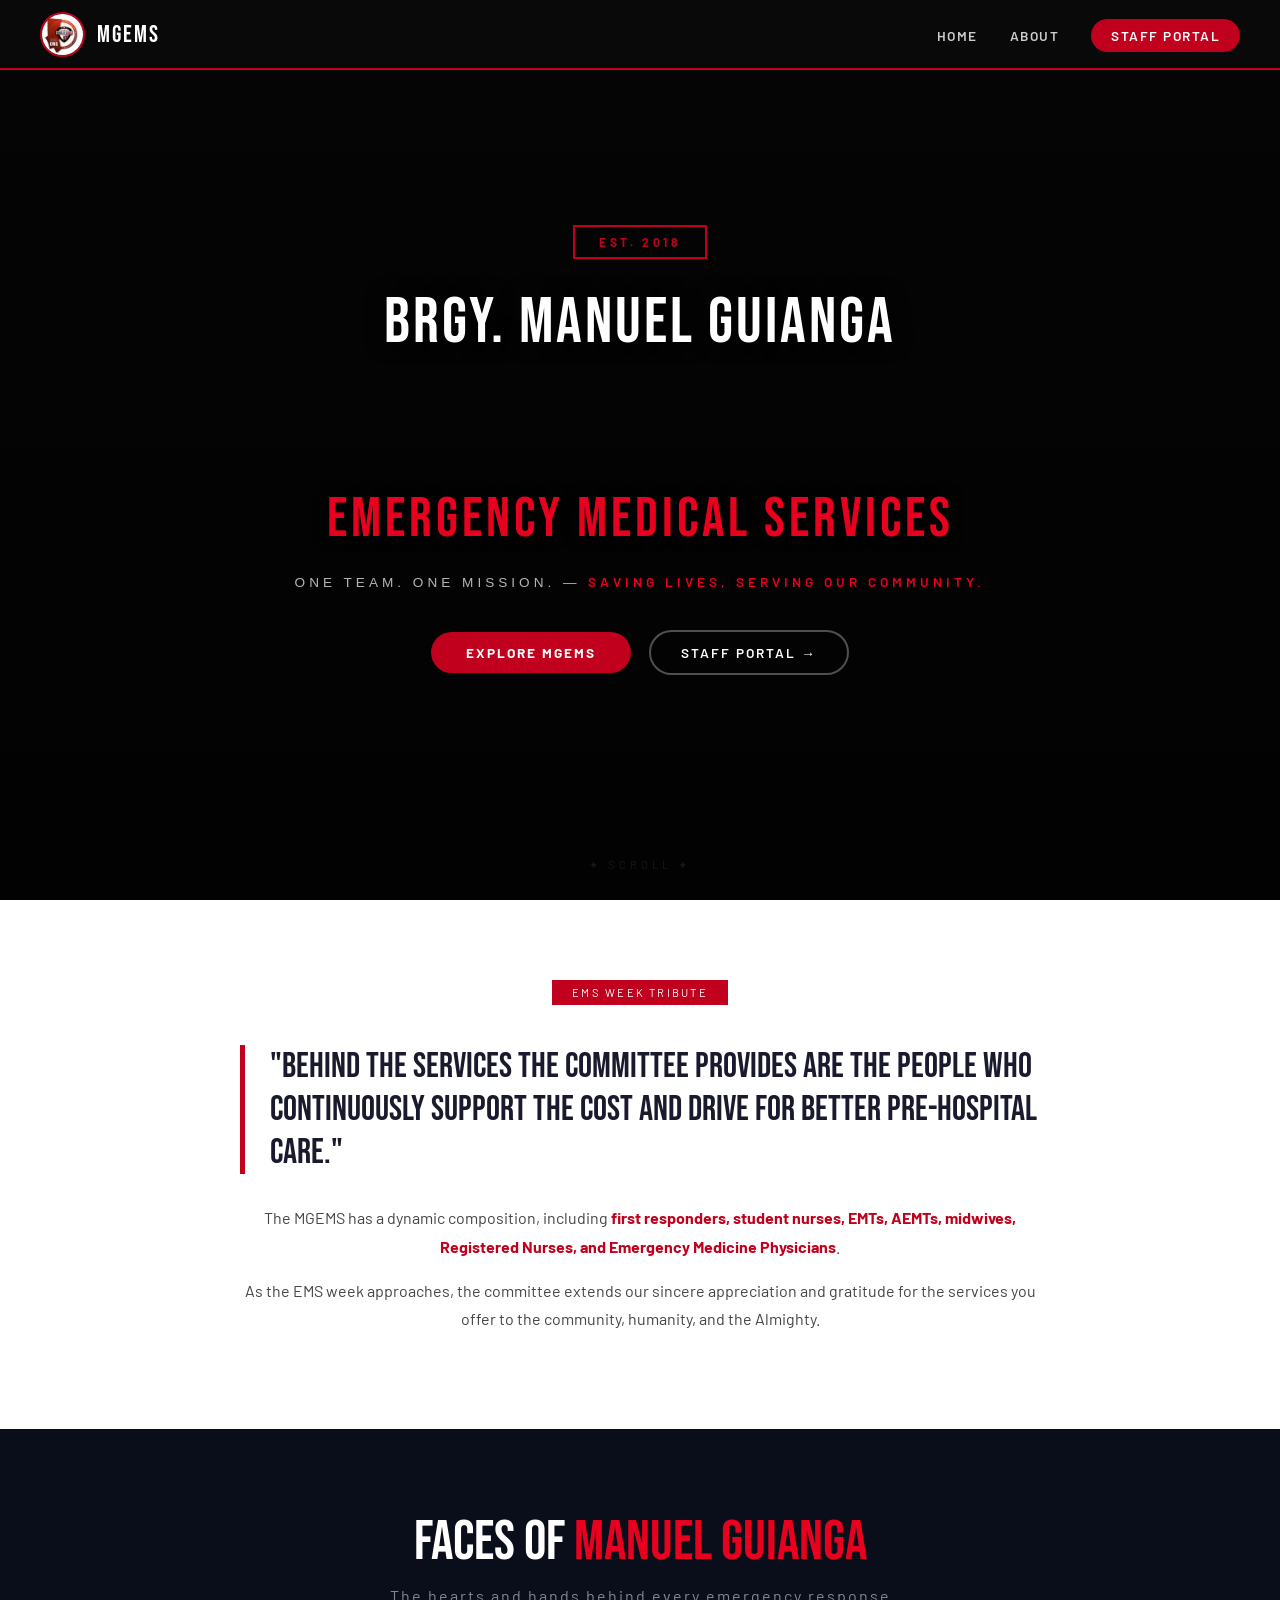
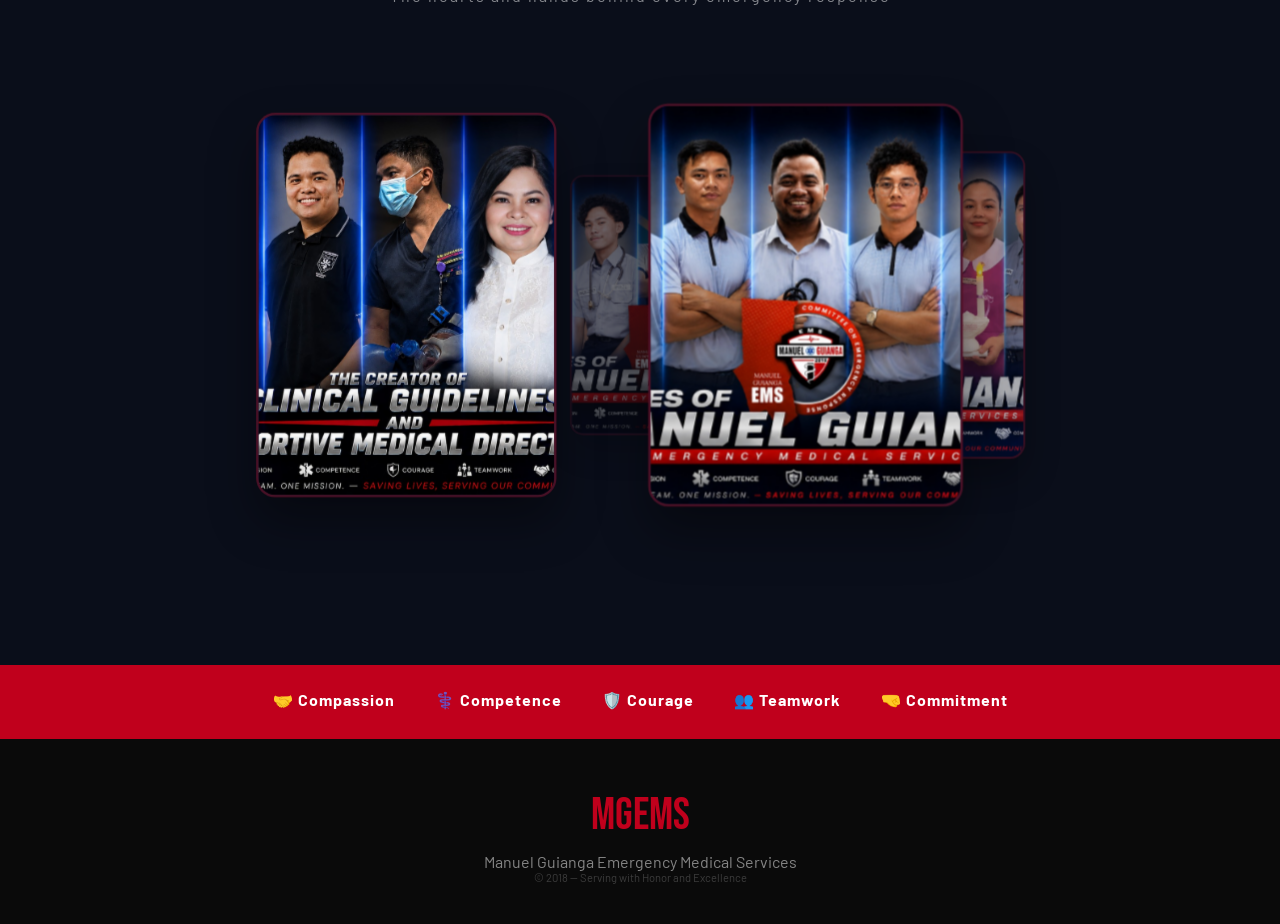
==== commit 540fa67c: "Fixed original ECG and 3D carousel - working version" ====
--- a/index.html
+++ b/index.html
@@ -36,6 +36,7 @@
       <div class="hero-badge">EST. 2018</div>
       <div class="main-title">BRGY. MANUEL GUIANGA</div>
       
+      <!-- ECG Heartbeat Container -->
       <div class="ecg-container">
         <svg class="ecg-svg" viewBox="0 0 1000 80" preserveAspectRatio="none">
           <polyline class="ecg-line-glow" points="0,40 70,40 90,15 110,65 130,15 150,40 250,40 280,10 310,70 330,30 350,50 450,40 470,40 490,15 510,65 530,15 550,40 650,40 680,10 710,70 730,30 750,50 850,40 870,15 890,65 910,15 930,40 1000,40" />
@@ -64,7 +65,7 @@
     </div>
   </section>
 
-  <!-- 3D CAROUSEL GALLERY WITH DRAG ROTATION -->
+  <!-- 3D CAROUSEL GALLERY -->
   <section class="gallery">
     <div class="gallery-header">
       <div class="gallery-title">FACES OF <span>MANUEL GUIANGA</span></div>
@@ -130,18 +131,13 @@
       });
     });
 
-    // ========== DRAGGABLE 3D CAROUSEL ==========
+    // 3D Carousel Auto Rotation
     const carousel = document.getElementById('carousel3d');
     const items = document.querySelectorAll('.carousel-item');
     const totalItems = items.length;
     const angleStep = 360 / totalItems;
     let currentAngle = 0;
-    let isDragging = false;
-    let startX = 0;
-    let startAngle = 0;
-    let autoRotateInterval;
 
-    // Position items in circle
     function positionItems(angle) {
       items.forEach((item, index) => {
         const itemAngle = (index * angleStep + angle) % 360;
@@ -155,49 +151,13 @@
       });
     }
 
-    // Auto rotation
     function startAutoRotate() {
-      if (autoRotateInterval) clearInterval(autoRotateInterval);
-      autoRotateInterval = setInterval(() => {
-        if (!isDragging) {
-          currentAngle = (currentAngle + 0.8) % 360;
-          positionItems(currentAngle);
-        }
+      setInterval(() => {
+        currentAngle = (currentAngle + 1) % 360;
+        positionItems(currentAngle);
       }, 50);
     }
 
-    // Drag Events
-    function onDragStart(e) {
-      isDragging = true;
-      startX = e.type === 'mousedown' ? e.clientX : e.touches[0].clientX;
-      startAngle = currentAngle;
-      carousel.style.cursor = 'grabbing';
-    }
-
-    function onDragMove(e) {
-      if (!isDragging) return;
-      const clientX = e.type === 'mousemove' ? e.clientX : e.touches[0].clientX;
-      const deltaX = clientX - startX;
-      currentAngle = startAngle + (deltaX / 2);
-      positionItems(currentAngle);
-    }
-
-    function onDragEnd() {
-      isDragging = false;
-      carousel.style.cursor = 'grab';
-    }
-
-    // Event listeners
-    carousel.addEventListener('mousedown', onDragStart);
-    window.addEventListener('mousemove', onDragMove);
-    window.addEventListener('mouseup', onDragEnd);
-    carousel.addEventListener('touchstart', onDragStart);
-    window.addEventListener('touchmove', onDragMove);
-    window.addEventListener('touchend', onDragEnd);
-    
-    carousel.style.cursor = 'grab';
-
-    // Initialize
     positionItems(0);
     startAutoRotate();
   </script>
--- a/style.css
+++ b/style.css
@@ -33,9 +33,7 @@
   overflow-x: hidden;
 }
 
-/* ─────────────────────────────────────────
-   NAVBAR 
-   ───────────────────────────────────────── */
+/* NAVBAR */
 .navbar {
   position: fixed;
   top: 0;
@@ -117,9 +115,7 @@
   background: white;
 }
 
-/* ─────────────────────────────────────────
-   HERO SECTION 
-   ───────────────────────────────────────── */
+/* HERO */
 .hero {
   position: relative;
   height: 100vh;
@@ -132,7 +128,6 @@
 
 .hero-video {
   position: absolute;
-  inset: 0;
   width: 100%;
   height: 100%;
   object-fit: cover;
@@ -142,193 +137,152 @@
 .hero-overlay {
   position: absolute;
   inset: 0;
-  background: linear-gradient(
-    to bottom,
-    rgba(4, 11, 26, 0.6) 0%,
-    rgba(4, 11, 26, 0.75) 50%,
-    rgba(4, 11, 26, 0.95) 100%
-  );
+  background: linear-gradient(to bottom, rgba(0,0,0,0.5), rgba(0,0,0,0.8));
   z-index: 1;
-}
-
-.hero::before {
-  content: '';
-  position: absolute;
-  left: 0;
-  top: 0;
-  bottom: 0;
-  width: 6px;
-  background: linear-gradient(to bottom, var(--red), transparent);
-  z-index: 3;
 }
 
 .hero-content {
   position: relative;
   z-index: 2;
   text-align: center;
-  padding: 0 24px;
-  animation: fadeUp 1.1s ease both;
-}
-
-/* ECG Background Animation - BEHIND THE TITLE */
-.ecg-background {
+  padding: 0 20px;
+  width: 100%;
+}
+
+.hero-badge {
+  display: inline-block;
+  border: 2px solid #c0001c;
+  color: #c0001c;
+  font-weight: 700;
+  font-size: 0.75rem;
+  letter-spacing: 0.3em;
+  padding: 8px 24px;
+  margin-bottom: 25px;
+  text-transform: uppercase;
+}
+
+.main-title {
+  font-family: 'Bebas Neue', sans-serif;
+  font-size: clamp(2.5rem, 6vw, 4rem);
+  letter-spacing: 3px;
+  color: white;
+  text-shadow: 0 0 20px rgba(0,0,0,0.5);
+  margin-bottom: 10px;
+}
+
+/* ECG CONTAINER */
+.ecg-container {
   position: relative;
+  max-width: 800px;
+  margin: 0 auto;
+  height: 100px;
+}
+
+.ecg-svg {
+  position: absolute;
+  top: 50%;
+  left: 0;
+  transform: translateY(-50%);
   width: 100%;
-  max-width: 1000px;
-  margin: 0 auto 15px auto;
-  height: 100px;
-  overflow: visible;
-  z-index: 1;
-}
-
-.ecg-svg-back {
-  width: 100%;
-  height: 100%;
-  display: block;
-}
-
-.ecg-line-back {
+  height: 80px;
+}
+
+.ecg-line {
   fill: none;
-  stroke: rgba(232, 0, 31, 0.55);
+  stroke: #c0001c;
   stroke-width: 2.5;
   stroke-linecap: round;
   stroke-linejoin: round;
   stroke-dasharray: 2500;
   stroke-dashoffset: 2500;
-  animation: ecgDrawBack 4s ease-in-out infinite;
-}
-
-.ecg-glow-back {
+  animation: drawLine 3.5s linear infinite;
+}
+
+.ecg-line-glow {
   fill: none;
-  stroke: rgba(255, 32, 64, 0.2);
-  stroke-width: 10;
+  stroke: rgba(192, 0, 28, 0.3);
+  stroke-width: 8;
   stroke-linecap: round;
   stroke-linejoin: round;
   stroke-dasharray: 2500;
   stroke-dashoffset: 2500;
-  animation: ecgDrawBack 4s ease-in-out infinite;
-  filter: blur(6px);
-}
-
-@keyframes ecgDrawBack {
-  0% {
-    stroke-dashoffset: 2500;
-    opacity: 0;
-  }
-  10% {
-    opacity: 0.6;
-  }
-  60% {
-    stroke-dashoffset: 0;
-    opacity: 0.85;
-  }
-  100% {
-    stroke-dashoffset: 0;
-    opacity: 0.2;
-  }
-}
-
-.hero-badge {
+  animation: drawLine 3.5s linear infinite;
+  filter: blur(4px);
+}
+
+@keyframes drawLine {
+  0% { stroke-dashoffset: 2500; opacity: 0; }
+  15% { opacity: 0.8; }
+  60% { stroke-dashoffset: 0; opacity: 0.9; }
+  100% { stroke-dashoffset: 0; opacity: 0; }
+}
+
+.ems-title {
+  font-family: 'Bebas Neue', sans-serif;
+  font-size: clamp(2rem, 5vw, 3.5rem);
+  letter-spacing: 4px;
+  color: #e8001f;
+  text-shadow: 0 0 15px rgba(0,0,0,0.5);
+  margin: 15px 0 20px;
+  position: relative;
   display: inline-block;
-  border: 1.5px solid var(--red);
-  color: var(--red);
-  font-weight: 700;
-  font-size: 0.75rem;
-  letter-spacing: 0.3em;
-  padding: 6px 18px;
-  margin-bottom: 20px;
-  text-transform: uppercase;
-  position: relative;
-  z-index: 2;
-}
-
-.hero-title {
-  font-family: var(--font-display);
-  font-size: clamp(3rem, 9vw, 8rem);
-  line-height: 0.95;
-  letter-spacing: 0.02em;
-  text-transform: uppercase;
-  color: var(--white);
-  text-shadow: 0 0 40px rgba(0, 0, 0, 0.9), 0 2px 4px rgba(0, 0, 0, 1);
-  position: relative;
-  z-index: 2;
-}
-
-.hero-title .thin {
-  font-family: var(--font-body);
-  font-weight: 300;
-  font-size: 0.35em;
-  display: block;
-  letter-spacing: 0.5em;
-  color: rgba(255, 255, 255, 0.85);
-  margin-bottom: 4px;
-}
-
-.hero-sub {
-  font-size: clamp(0.75rem, 2vw, 1.1rem);
-  letter-spacing: 0.5em;
+  padding: 0 20px;
+}
+
+.tagline {
+  font-size: clamp(0.7rem, 1.8vw, 0.85rem);
+  letter-spacing: 4px;
+  font-weight: 500;
+  color: rgba(255,255,255,0.7);
+  margin-bottom: 15px;
+}
+
+.tagline-red {
+  color: #e8001f;
   font-weight: 600;
-  color: var(--red-light);
-  margin-top: 15px;
-  text-transform: uppercase;
-  position: relative;
-  z-index: 2;
-}
-
-.hero-tagline {
-  margin-top: 20px;
-  font-size: 0.85rem;
-  letter-spacing: 0.15em;
-  color: rgba(255, 255, 255, 0.55);
-  position: relative;
-  z-index: 2;
+}
+
+.hero-buttons {
+  margin-top: 40px;
 }
 
 .hero-cta {
   display: inline-block;
-  margin-top: 36px;
-  padding: 14px 40px;
-  background: var(--red);
-  color: white;
-  font-weight: 700;
-  font-size: 0.9rem;
-  letter-spacing: 0.15em;
-  text-transform: uppercase;
+  padding: 12px 35px;
+  background: #c0001c;
+  color: white;
   text-decoration: none;
   border-radius: 40px;
+  font-weight: 700;
+  font-size: 0.85rem;
+  letter-spacing: 2px;
+  text-transform: uppercase;
   transition: 0.2s;
-  position: relative;
-  z-index: 2;
 }
 
 .hero-cta:hover {
-  background: var(--red-dark);
+  background: #8a0013;
   transform: translateY(-2px);
 }
 
 .hero-login {
   display: inline-block;
-  margin-top: 12px;
-  margin-left: 12px;
-  padding: 14px 32px;
-  border: 1.5px solid rgba(255, 255, 255, 0.35);
-  color: rgba(255, 255, 255, 0.8);
+  margin-left: 15px;
+  padding: 12px 30px;
+  border: 2px solid rgba(255,255,255,0.3);
+  color: white;
+  text-decoration: none;
+  border-radius: 40px;
   font-weight: 600;
   font-size: 0.85rem;
-  letter-spacing: 0.15em;
+  letter-spacing: 2px;
   text-transform: uppercase;
-  text-decoration: none;
-  border-radius: 40px;
-  transition: all 0.2s;
-  position: relative;
-  z-index: 2;
+  transition: 0.2s;
 }
 
 .hero-login:hover {
-  border-color: var(--red);
-  color: white;
-  background: rgba(192, 0, 28, 0.18);
-  transform: translateY(-2px);
+  border-color: #c0001c;
+  background: rgba(192,0,28,0.15);
 }
 
 .scroll-hint {
@@ -336,338 +290,215 @@
   bottom: 28px;
   left: 50%;
   transform: translateX(-50%);
-  font-size: 0.65rem;
+  font-size: 0.7rem;
   letter-spacing: 0.35em;
-  color: rgba(255, 255, 255, 0.4);
+  color: rgba(255,255,255,0.4);
   animation: bounce 2s infinite;
-  z-index: 2;
-}
-
-/* ─────────────────────────────────────────
-   ABOUT SECTION 
-   ───────────────────────────────────────── */
+}
+
+@keyframes bounce {
+  0%,100% { transform: translateX(-50%) translateY(0); }
+  50% { transform: translateX(-50%) translateY(8px); }
+}
+
+/* ABOUT */
 .about {
   background: white;
-  color: var(--dark);
-  padding: 100px 24px;
+  padding: 80px 24px;
 }
 
 .about-inner {
-  max-width: 780px;
+  max-width: 800px;
   margin: 0 auto;
   text-align: center;
 }
 
 .about-label {
+  background: #c0001c;
+  color: white;
   display: inline-block;
-  background: var(--red);
-  color: white;
+  padding: 6px 20px;
   font-size: 0.7rem;
-  font-weight: 700;
-  letter-spacing: 0.35em;
-  padding: 6px 16px;
-  text-transform: uppercase;
-  margin-bottom: 36px;
+  letter-spacing: 0.2em;
+  margin-bottom: 40px;
 }
 
 .about-quote {
-  font-family: var(--font-display);
-  font-size: clamp(1.6rem, 4vw, 2.6rem);
-  line-height: 1.2;
-  color: var(--dark);
-  border-left: 5px solid var(--red);
-  padding-left: 28px;
+  font-family: 'Bebas Neue', sans-serif;
+  font-size: clamp(1.5rem, 4vw, 2.2rem);
+  border-left: 5px solid #c0001c;
+  padding-left: 25px;
   text-align: left;
-  margin-bottom: 32px;
+  color: #1a1a2e;
+  margin-bottom: 30px;
 }
 
 .about-body {
-  font-size: 1.05rem;
+  color: #444;
   line-height: 1.8;
-  color: #333;
-  margin-bottom: 16px;
+  margin-bottom: 15px;
 }
 
 .about-body strong {
-  color: var(--red-dark);
-}
-
-.divider {
-  display: flex;
-  align-items: center;
-  gap: 16px;
-  margin-top: 48px;
-  justify-content: center;
-}
-
-.divider span:not(.cross) {
-  flex: 1;
-  max-width: 120px;
-  height: 1px;
-  background: rgba(0, 0, 0, 0.15);
-}
-
-.divider .cross {
-  color: var(--red);
-  font-size: 1.2rem;
-}
-
-/* ─────────────────────────────────────────
-   GALLERY SECTION - ORIGINAL (Keep as is)
-   ───────────────────────────────────────── */
+  color: #c0001c;
+}
+
+/* 3D CAROUSEL GALLERY */
 .gallery {
-  background: var(--dark-blue);
-  padding: 80px 24px 100px;
+  background: #0a0e1a;
+  padding: 80px 24px 120px;
+  overflow: hidden;
 }
 
 .gallery-header {
   text-align: center;
-  margin-bottom: 52px;
+  margin-bottom: 60px;
 }
 
 .gallery-title {
-  font-family: var(--font-display);
-  font-size: clamp(2.2rem, 6vw, 4.5rem);
+  font-family: 'Bebas Neue', sans-serif;
+  font-size: clamp(2rem, 5vw, 3.5rem);
   color: white;
 }
 
 .gallery-title span {
-  color: var(--red-light);
+  color: #e8001f;
 }
 
 .gallery-sub {
+  color: rgba(255,255,255,0.5);
+  letter-spacing: 2px;
   margin-top: 10px;
-  font-size: 0.9rem;
-  color: rgba(255, 255, 255, 0.45);
-  letter-spacing: 0.15em;
-  text-transform: uppercase;
-}
-
-.gallery-grid {
-  display: grid;
-  grid-template-columns: repeat(3, 1fr);
-  gap: 12px;
-  max-width: 1200px;
+}
+
+.carousel-wrapper {
+  perspective: 1200px;
+  width: 100%;
+  max-width: 800px;
   margin: 0 auto;
-}
-
-.gallery-card {
+  padding: 40px 0;
+}
+
+.carousel-3d {
   position: relative;
+  width: 100%;
+  height: 400px;
+  transform-style: preserve-3d;
+}
+
+.carousel-item {
+  position: absolute;
+  width: 250px;
+  height: 320px;
+  left: 50%;
+  top: 50%;
+  margin-left: -125px;
+  margin-top: -160px;
+  border-radius: 16px;
   overflow: hidden;
+  box-shadow: 0 20px 40px rgba(0, 0, 0, 0.4);
+  transition: all 0.3s ease;
   cursor: pointer;
-  opacity: 0;
-  transform: translateY(30px);
-  transition: opacity 0.6s ease, transform 0.6s ease;
-  border-radius: 12px;
-}
-
-.gallery-card.visible {
-  opacity: 1;
-  transform: translateY(0);
-}
-
-.gallery-card.wide {
-  grid-column: span 2;
-}
-
-.gallery-card img {
+  border: 2px solid rgba(192, 0, 28, 0.3);
+  background: #1a1a2e;
+}
+
+.carousel-item:hover {
+  transform: translateZ(30px) scale(1.05) !important;
+  border-color: #c0001c;
+  box-shadow: 0 30px 50px rgba(192, 0, 28, 0.3);
+}
+
+.carousel-item img {
   width: 100%;
-  height: 340px;
+  height: 100%;
   object-fit: cover;
   transition: transform 0.5s ease;
-  filter: brightness(0.85);
-}
-
-.gallery-card:hover img {
-  transform: scale(1.05);
-  filter: brightness(1);
-}
-
-.card-overlay {
+}
+
+.carousel-item:hover img {
+  transform: scale(1.1);
+}
+
+.carousel-caption {
   position: absolute;
   bottom: 0;
   left: 0;
   right: 0;
   background: linear-gradient(to top, rgba(192, 0, 28, 0.9), transparent);
-  padding: 32px 20px 18px;
+  padding: 20px;
+  text-align: center;
   transform: translateY(100%);
-  transition: transform 0.35s ease;
-}
-
-.gallery-card:hover .card-overlay {
+  transition: transform 0.3s ease;
+}
+
+.carousel-item:hover .carousel-caption {
   transform: translateY(0);
 }
 
-.card-overlay span {
+.carousel-caption span {
+  color: white;
   font-weight: 700;
-  font-size: 0.85rem;
-  letter-spacing: 0.15em;
+  font-size: 0.9rem;
+  letter-spacing: 2px;
   text-transform: uppercase;
-  color: white;
-}
-
-.gallery-card::after {
-  content: '';
-  position: absolute;
-  top: 0;
-  left: 0;
-  right: 0;
-  height: 3px;
-  background: var(--red);
-  transform: scaleX(0);
-  transform-origin: left;
-  transition: transform 0.3s ease;
-}
-
-.gallery-card:hover::after {
-  transform: scaleX(1);
-}
-
-/* ─────────────────────────────────────────
-   VALUES BAR 
-   ───────────────────────────────────────── */
+}
+
+/* VALUES */
 .values {
-  background: var(--red);
-  padding: 28px 24px;
+  background: #c0001c;
+  padding: 25px 24px;
 }
 
 .values-inner {
-  max-width: 900px;
+  max-width: 1000px;
   margin: 0 auto;
   display: flex;
-  align-items: center;
   justify-content: center;
-  gap: 20px;
+  gap: 40px;
   flex-wrap: wrap;
 }
 
 .value-item {
-  font-size: 0.85rem;
+  color: white;
   font-weight: 700;
-  letter-spacing: 0.18em;
-  text-transform: uppercase;
-  color: white;
-  display: flex;
-  align-items: center;
-  gap: 8px;
-}
-
-.val-icon {
-  font-size: 1rem;
-}
-
-.sep {
-  color: rgba(255, 255, 255, 0.4);
-  font-size: 1.1rem;
-}
-
-/* ─────────────────────────────────────────
-   FOOTER 
-   ───────────────────────────────────────── */
+  letter-spacing: 1px;
+}
+
+/* FOOTER */
 .footer {
-  background: #000;
+  background: #0a0a0a;
   text-align: center;
-  padding: 48px 24px 36px;
-  border-top: 4px solid var(--red);
+  padding: 50px 24px 40px;
+  border-top: 4px solid #c0001c;
 }
 
 .footer-logo {
-  font-family: var(--font-display);
-  font-size: 3rem;
-  letter-spacing: 0.1em;
-  color: var(--red);
-  margin-bottom: 8px;
+  font-family: 'Bebas Neue', sans-serif;
+  font-size: 2.8rem;
+  color: #c0001c;
+  margin-bottom: 10px;
 }
 
 .footer p {
-  font-size: 0.85rem;
-  color: rgba(255, 255, 255, 0.5);
-  letter-spacing: 0.1em;
-}
-
-.footer-small {
-  font-size: 0.72rem !important;
-  margin-top: 6px;
-  color: rgba(255, 255, 255, 0.3) !important;
-}
-
-/* ─────────────────────────────────────────
-   ANIMATIONS 
-   ───────────────────────────────────────── */
-@keyframes fadeUp {
-  from {
-    opacity: 0;
-    transform: translateY(28px);
-  }
-  to {
-    opacity: 1;
-    transform: translateY(0);
-  }
-}
-
-@keyframes bounce {
-  0%, 100% {
-    transform: translateX(-50%) translateY(0);
-  }
-  50% {
-    transform: translateX(-50%) translateY(8px);
-  }
-}
-
-/* ─────────────────────────────────────────
-   RESPONSIVE DESIGN
-   ───────────────────────────────────────── */
+  color: rgba(255,255,255,0.5);
+}
+
+/* RESPONSIVE */
 @media (max-width: 768px) {
-  .navbar {
-    padding: 0 20px;
-  }
-
-  .nav-links {
-    display: none;
-    position: fixed;
-    top: 70px;
-    left: 0;
-    right: 0;
-    background: rgba(10, 10, 10, 0.98);
-    flex-direction: column;
-    padding: 20px 30px;
-    gap: 15px;
-  }
-
-  .nav-links.open {
-    display: flex;
-  }
-
-  .hamburger {
-    display: flex;
-  }
-
-  .gallery-grid {
-    grid-template-columns: 1fr;
-  }
-
-  .gallery-card.wide {
-    grid-column: span 1;
-  }
-
-  .gallery-card img {
-    height: 260px;
-  }
-
-  .about-quote {
-    font-size: 1.5rem;
-  }
-
-  .values-inner {
-    gap: 12px;
-  }
-
-  .sep {
-    display: none;
-  }
-
-  .ecg-background {
-    height: 60px;
-    margin-bottom: 10px;
-  }
+  .navbar { padding: 0 20px; }
+  .nav-links { display: none; }
+  .hamburger { display: flex; }
+  .ecg-container { height: 70px; }
+  .ecg-svg { height: 60px; }
+  .hero-buttons { display: flex; flex-direction: column; gap: 15px; align-items: center; }
+  .hero-login { margin-left: 0; }
+  
+  .carousel-wrapper { perspective: 800px; }
+  .carousel-3d { height: 300px; }
+  .carousel-item { width: 180px; height: 240px; margin-left: -90px; margin-top: -120px; }
+  .carousel-caption span { font-size: 0.7rem; }
+  
+  .values-inner { gap: 20px; }
+  .value-item { font-size: 0.75rem; }
 }
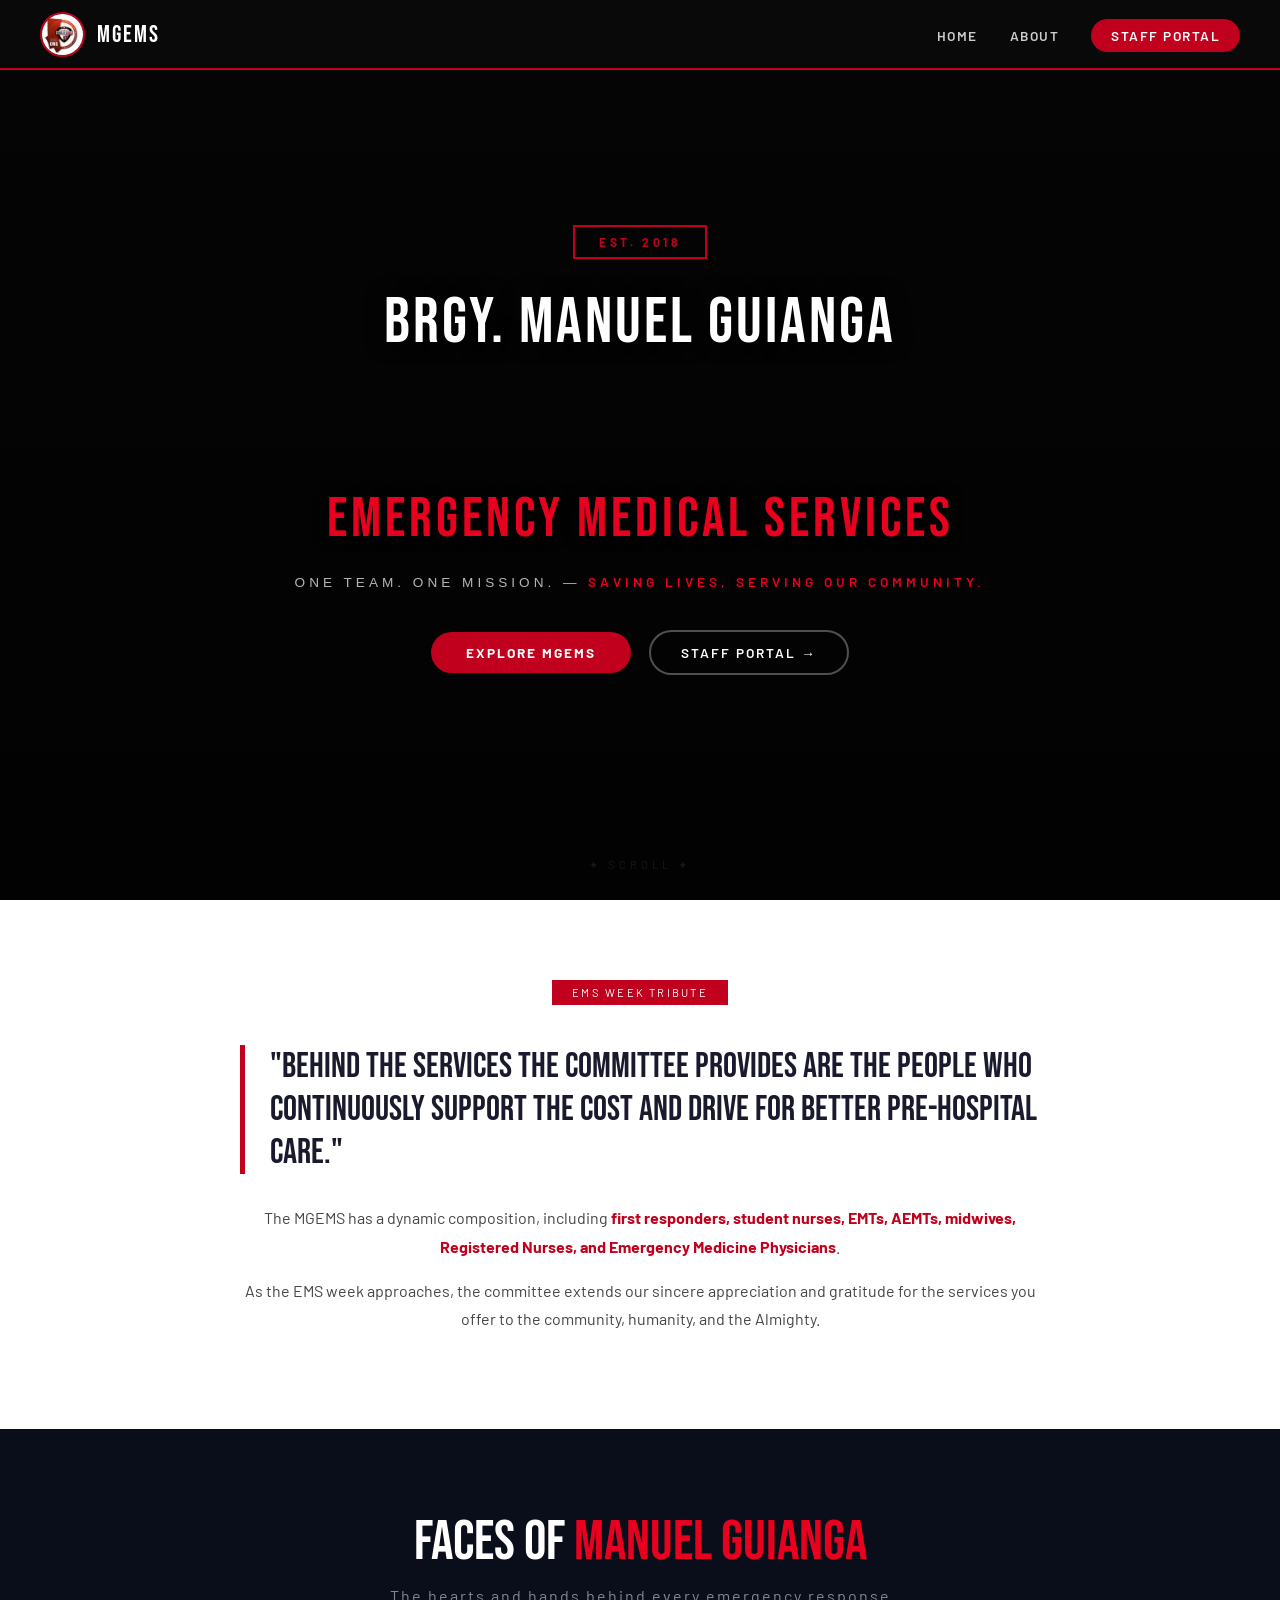
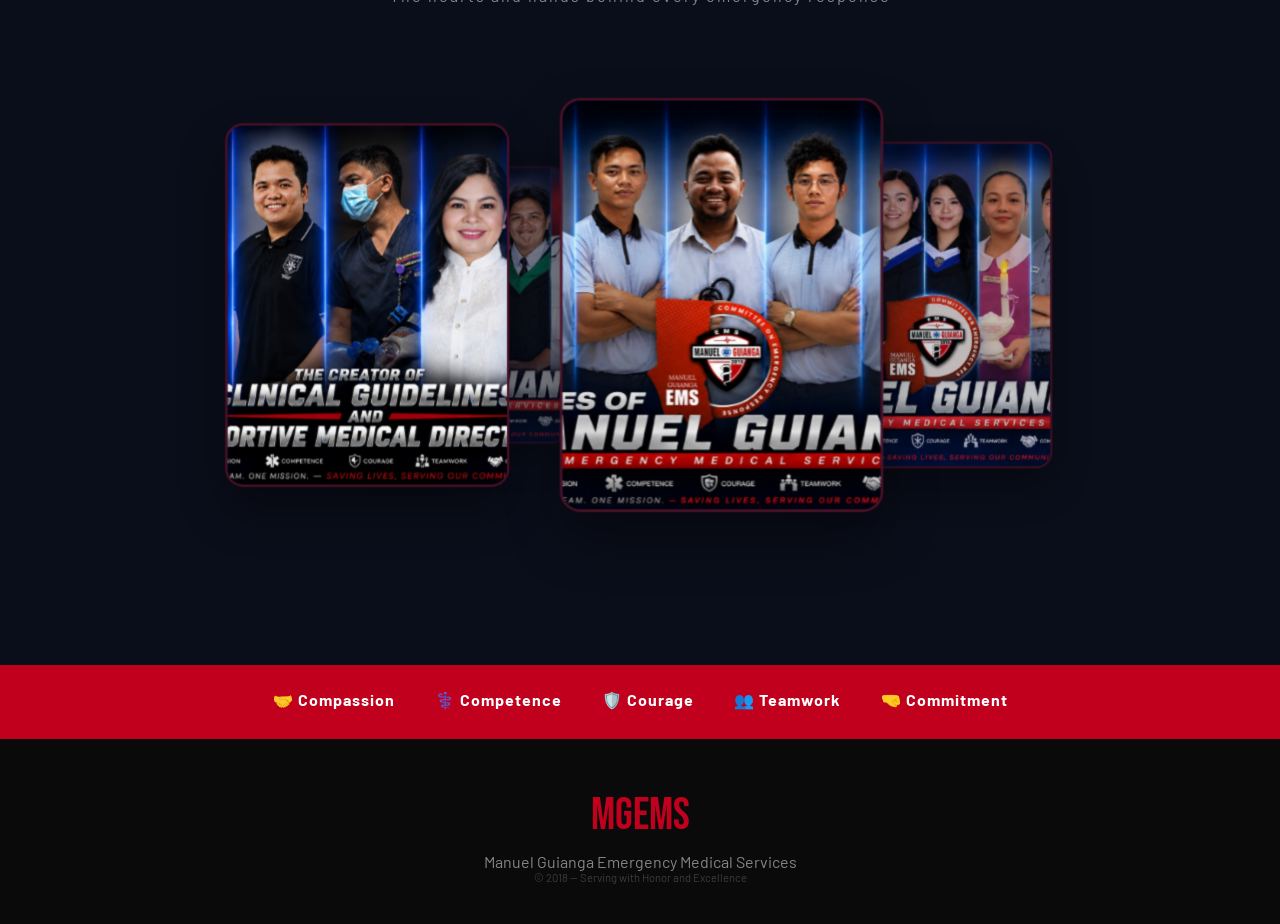
==== commit abd2e1b3: "Added manual drag rotation to 3D carousel - no other changes" ====
--- a/index.html
+++ b/index.html
@@ -65,7 +65,7 @@
     </div>
   </section>
 
-  <!-- 3D CAROUSEL GALLERY -->
+  <!-- 3D CAROUSEL GALLERY WITH MANUAL DRAG -->
   <section class="gallery">
     <div class="gallery-header">
       <div class="gallery-title">FACES OF <span>MANUEL GUIANGA</span></div>
@@ -131,13 +131,18 @@
       });
     });
 
-    // 3D Carousel Auto Rotation
+    // ========== 3D CAROUSEL WITH MANUAL DRAG ==========
     const carousel = document.getElementById('carousel3d');
     const items = document.querySelectorAll('.carousel-item');
     const totalItems = items.length;
     const angleStep = 360 / totalItems;
     let currentAngle = 0;
-
+    let isDragging = false;
+    let startX = 0;
+    let startAngle = 0;
+    let autoRotateInterval;
+
+    // Position items in circle
     function positionItems(angle) {
       items.forEach((item, index) => {
         const itemAngle = (index * angleStep + angle) % 360;
@@ -151,13 +156,51 @@
       });
     }
 
+    // Auto rotation (slower, smoother)
     function startAutoRotate() {
-      setInterval(() => {
-        currentAngle = (currentAngle + 1) % 360;
-        positionItems(currentAngle);
+      if (autoRotateInterval) clearInterval(autoRotateInterval);
+      autoRotateInterval = setInterval(() => {
+        if (!isDragging) {
+          currentAngle = (currentAngle + 0.5) % 360;
+          positionItems(currentAngle);
+        }
       }, 50);
     }
 
+    // Drag Events
+    function onDragStart(e) {
+      isDragging = true;
+      startX = e.type === 'mousedown' ? e.clientX : e.touches[0].clientX;
+      startAngle = currentAngle;
+      carousel.style.cursor = 'grabbing';
+    }
+
+    function onDragMove(e) {
+      if (!isDragging) return;
+      const clientX = e.type === 'mousemove' ? e.clientX : e.touches[0].clientX;
+      const deltaX = clientX - startX;
+      currentAngle = startAngle + (deltaX / 2);
+      positionItems(currentAngle);
+    }
+
+    function onDragEnd() {
+      isDragging = false;
+      carousel.style.cursor = 'grab';
+    }
+
+    // Mouse Events
+    carousel.addEventListener('mousedown', onDragStart);
+    window.addEventListener('mousemove', onDragMove);
+    window.addEventListener('mouseup', onDragEnd);
+    
+    // Touch Events for mobile
+    carousel.addEventListener('touchstart', onDragStart);
+    window.addEventListener('touchmove', onDragMove);
+    window.addEventListener('touchend', onDragEnd);
+    
+    carousel.style.cursor = 'grab';
+
+    // Initialize
     positionItems(0);
     startAutoRotate();
   </script>
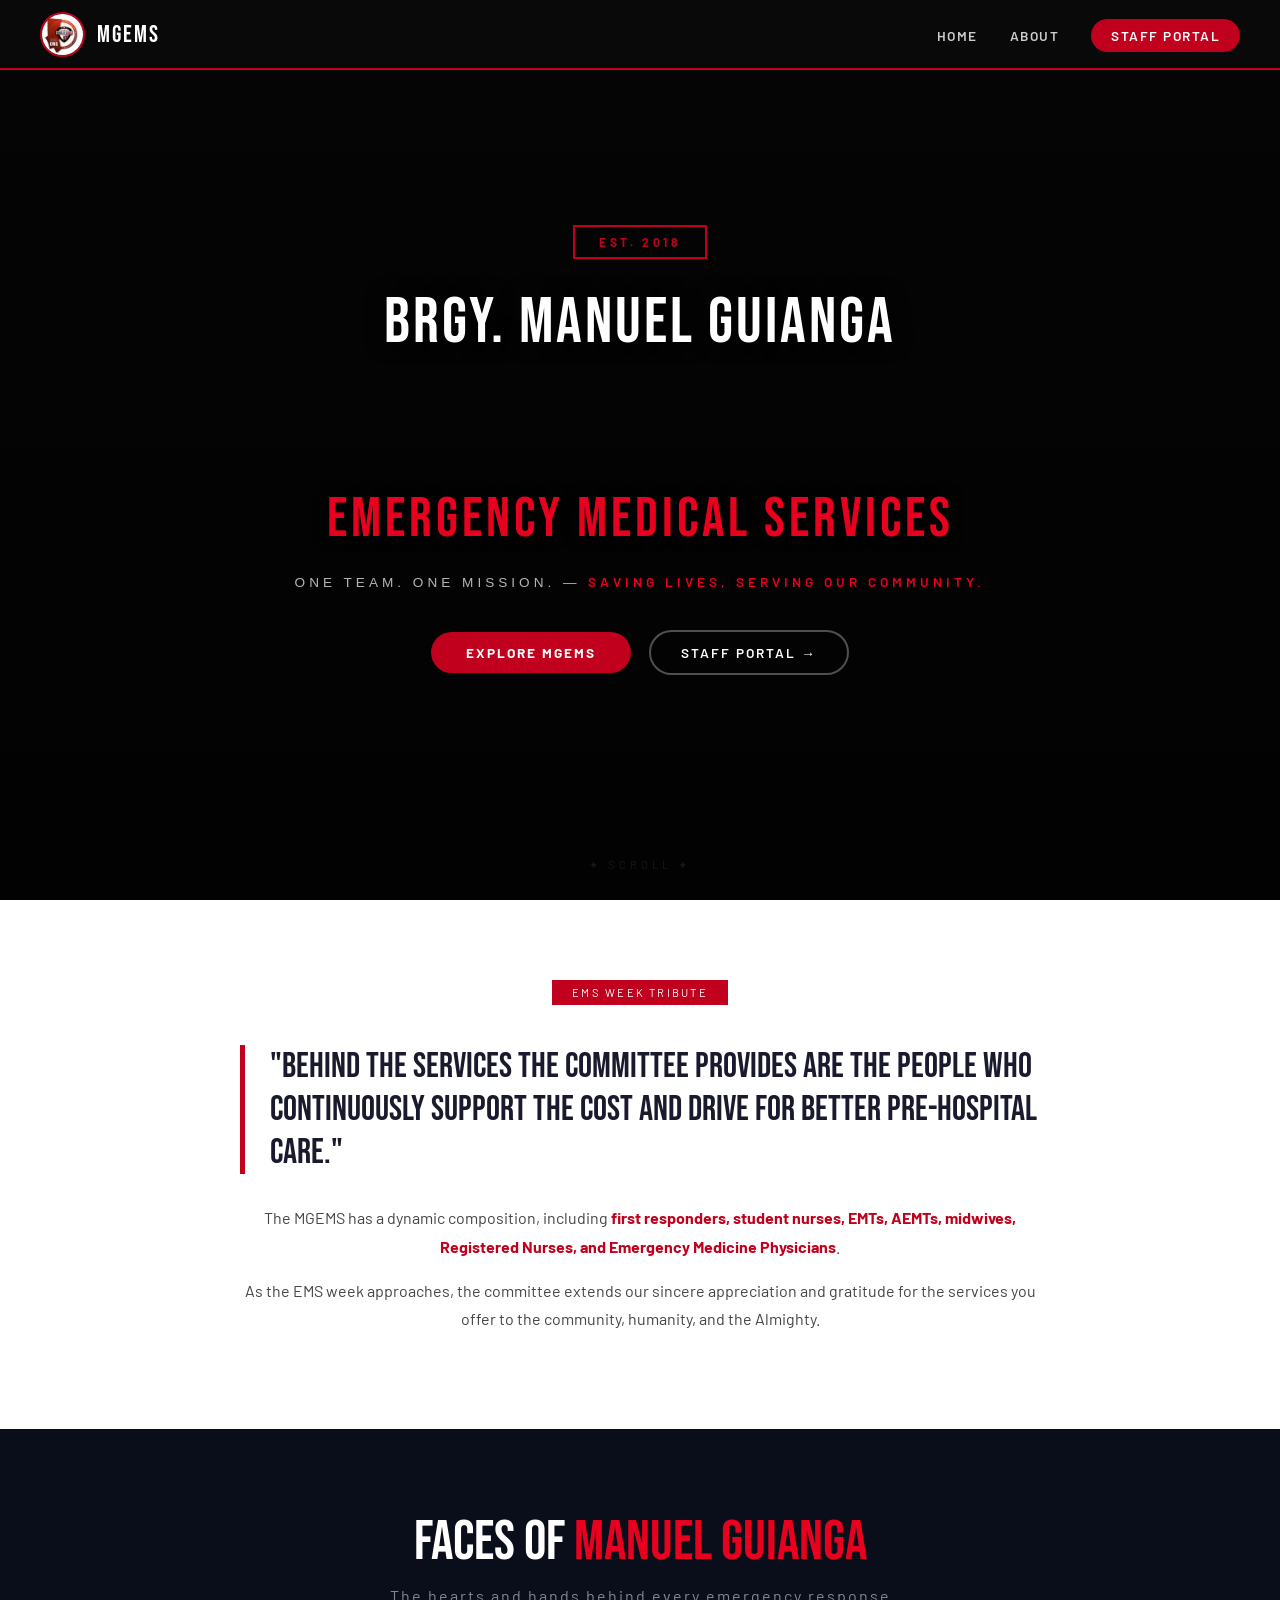
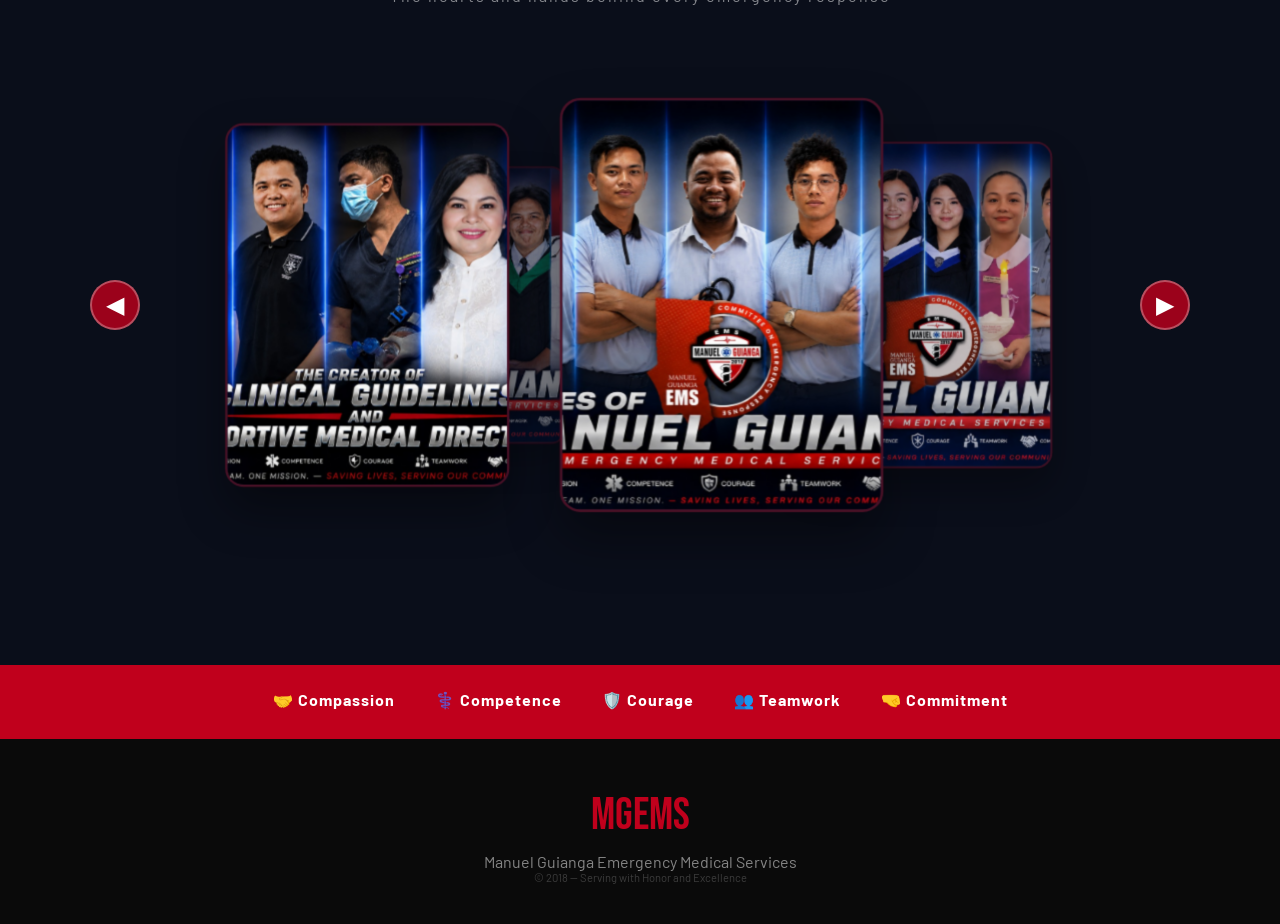
==== commit 0c956782: "Added left/right arrow buttons for manual carousel rotation" ====
--- a/index.html
+++ b/index.html
@@ -65,36 +65,44 @@
     </div>
   </section>
 
-  <!-- 3D CAROUSEL GALLERY WITH MANUAL DRAG -->
+  <!-- 3D CAROUSEL GALLERY WITH ARROW BUTTONS -->
   <section class="gallery">
     <div class="gallery-header">
       <div class="gallery-title">FACES OF <span>MANUEL GUIANGA</span></div>
       <div class="gallery-sub">The hearts and hands behind every emergency response</div>
     </div>
     
-    <div class="carousel-wrapper">
-      <div class="carousel-3d" id="carousel3d">
-        <div class="carousel-item" data-index="0">
-          <img src="assets/photo1.jpg" alt="First Responders">
-          <div class="carousel-caption"><span>First Responders</span></div>
-        </div>
-        <div class="carousel-item" data-index="1">
-          <img src="assets/photo2.jpg" alt="EMTs & Nurses">
-          <div class="carousel-caption"><span>EMTs & Nurses</span></div>
-        </div>
-        <div class="carousel-item" data-index="2">
-          <img src="assets/photo3.jpg" alt="Emergency Physicians">
-          <div class="carousel-caption"><span>Emergency Physicians</span></div>
-        </div>
-        <div class="carousel-item" data-index="3">
-          <img src="assets/photo4.jpg" alt="Support Team">
-          <div class="carousel-caption"><span>Support Team</span></div>
-        </div>
-        <div class="carousel-item" data-index="4">
-          <img src="assets/photo5.jpg" alt="Leadership Committee">
-          <div class="carousel-caption"><span>Leadership Committee</span></div>
+    <div class="carousel-container">
+      <!-- Left Arrow Button -->
+      <button class="carousel-arrow left-arrow" id="prevBtn">◀</button>
+      
+      <div class="carousel-wrapper">
+        <div class="carousel-3d" id="carousel3d">
+          <div class="carousel-item" data-index="0">
+            <img src="assets/photo1.jpg" alt="First Responders">
+            <div class="carousel-caption"><span>First Responders</span></div>
+          </div>
+          <div class="carousel-item" data-index="1">
+            <img src="assets/photo2.jpg" alt="EMTs & Nurses">
+            <div class="carousel-caption"><span>EMTs & Nurses</span></div>
+          </div>
+          <div class="carousel-item" data-index="2">
+            <img src="assets/photo3.jpg" alt="Emergency Physicians">
+            <div class="carousel-caption"><span>Emergency Physicians</span></div>
+          </div>
+          <div class="carousel-item" data-index="3">
+            <img src="assets/photo4.jpg" alt="Support Team">
+            <div class="carousel-caption"><span>Support Team</span></div>
+          </div>
+          <div class="carousel-item" data-index="4">
+            <img src="assets/photo5.jpg" alt="Leadership Committee">
+            <div class="carousel-caption"><span>Leadership Committee</span></div>
+          </div>
         </div>
       </div>
+      
+      <!-- Right Arrow Button -->
+      <button class="carousel-arrow right-arrow" id="nextBtn">▶</button>
     </div>
   </section>
 
@@ -131,7 +139,7 @@
       });
     });
 
-    // ========== 3D CAROUSEL WITH MANUAL DRAG ==========
+    // ========== 3D CAROUSEL WITH ARROW BUTTONS ==========
     const carousel = document.getElementById('carousel3d');
     const items = document.querySelectorAll('.carousel-item');
     const totalItems = items.length;
@@ -156,7 +164,19 @@
       });
     }
 
-    // Auto rotation (slower, smoother)
+    // Rotate to specific angle
+    function rotateTo(angle) {
+      currentAngle = angle;
+      positionItems(currentAngle);
+    }
+
+    // Rotate by step
+    function rotateStep(direction) {
+      currentAngle = (currentAngle + direction * 60) % 360;
+      positionItems(currentAngle);
+    }
+
+    // Auto rotation
     function startAutoRotate() {
       if (autoRotateInterval) clearInterval(autoRotateInterval);
       autoRotateInterval = setInterval(() => {
@@ -188,6 +208,21 @@
       carousel.style.cursor = 'grab';
     }
 
+    // Arrow button events
+    const prevBtn = document.getElementById('prevBtn');
+    const nextBtn = document.getElementById('nextBtn');
+
+    prevBtn.addEventListener('click', () => {
+      rotateStep(-1);
+      // Reset auto rotation timer to prevent conflict
+      startAutoRotate();
+    });
+
+    nextBtn.addEventListener('click', () => {
+      rotateStep(1);
+      startAutoRotate();
+    });
+
     // Mouse Events
     carousel.addEventListener('mousedown', onDragStart);
     window.addEventListener('mousemove', onDragMove);
--- a/style.css
+++ b/style.css
@@ -501,4 +501,49 @@
   
   .values-inner { gap: 20px; }
   .value-item { font-size: 0.75rem; }
+}
+
+/* ===== CAROUSEL ARROW BUTTONS ===== */
+.carousel-container {
+  position: relative;
+  display: flex;
+  align-items: center;
+  justify-content: center;
+  gap: 20px;
+  max-width: 1100px;
+  margin: 0 auto;
+}
+
+.carousel-arrow {
+  width: 50px;
+  height: 50px;
+  border-radius: 50%;
+  background: rgba(192, 0, 28, 0.8);
+  border: 2px solid rgba(255, 255, 255, 0.3);
+  color: white;
+  font-size: 1.5rem;
+  cursor: pointer;
+  transition: all 0.3s ease;
+  display: flex;
+  align-items: center;
+  justify-content: center;
+  z-index: 10;
+}
+
+.carousel-arrow:hover {
+  background: #c0001c;
+  transform: scale(1.1);
+  box-shadow: 0 0 15px rgba(192, 0, 28, 0.5);
+}
+
+.carousel-arrow:active {
+  transform: scale(0.95);
+}
+
+@media (max-width: 768px) {
+  .carousel-arrow {
+    width: 40px;
+    height: 40px;
+    font-size: 1rem;
+  }
 }
